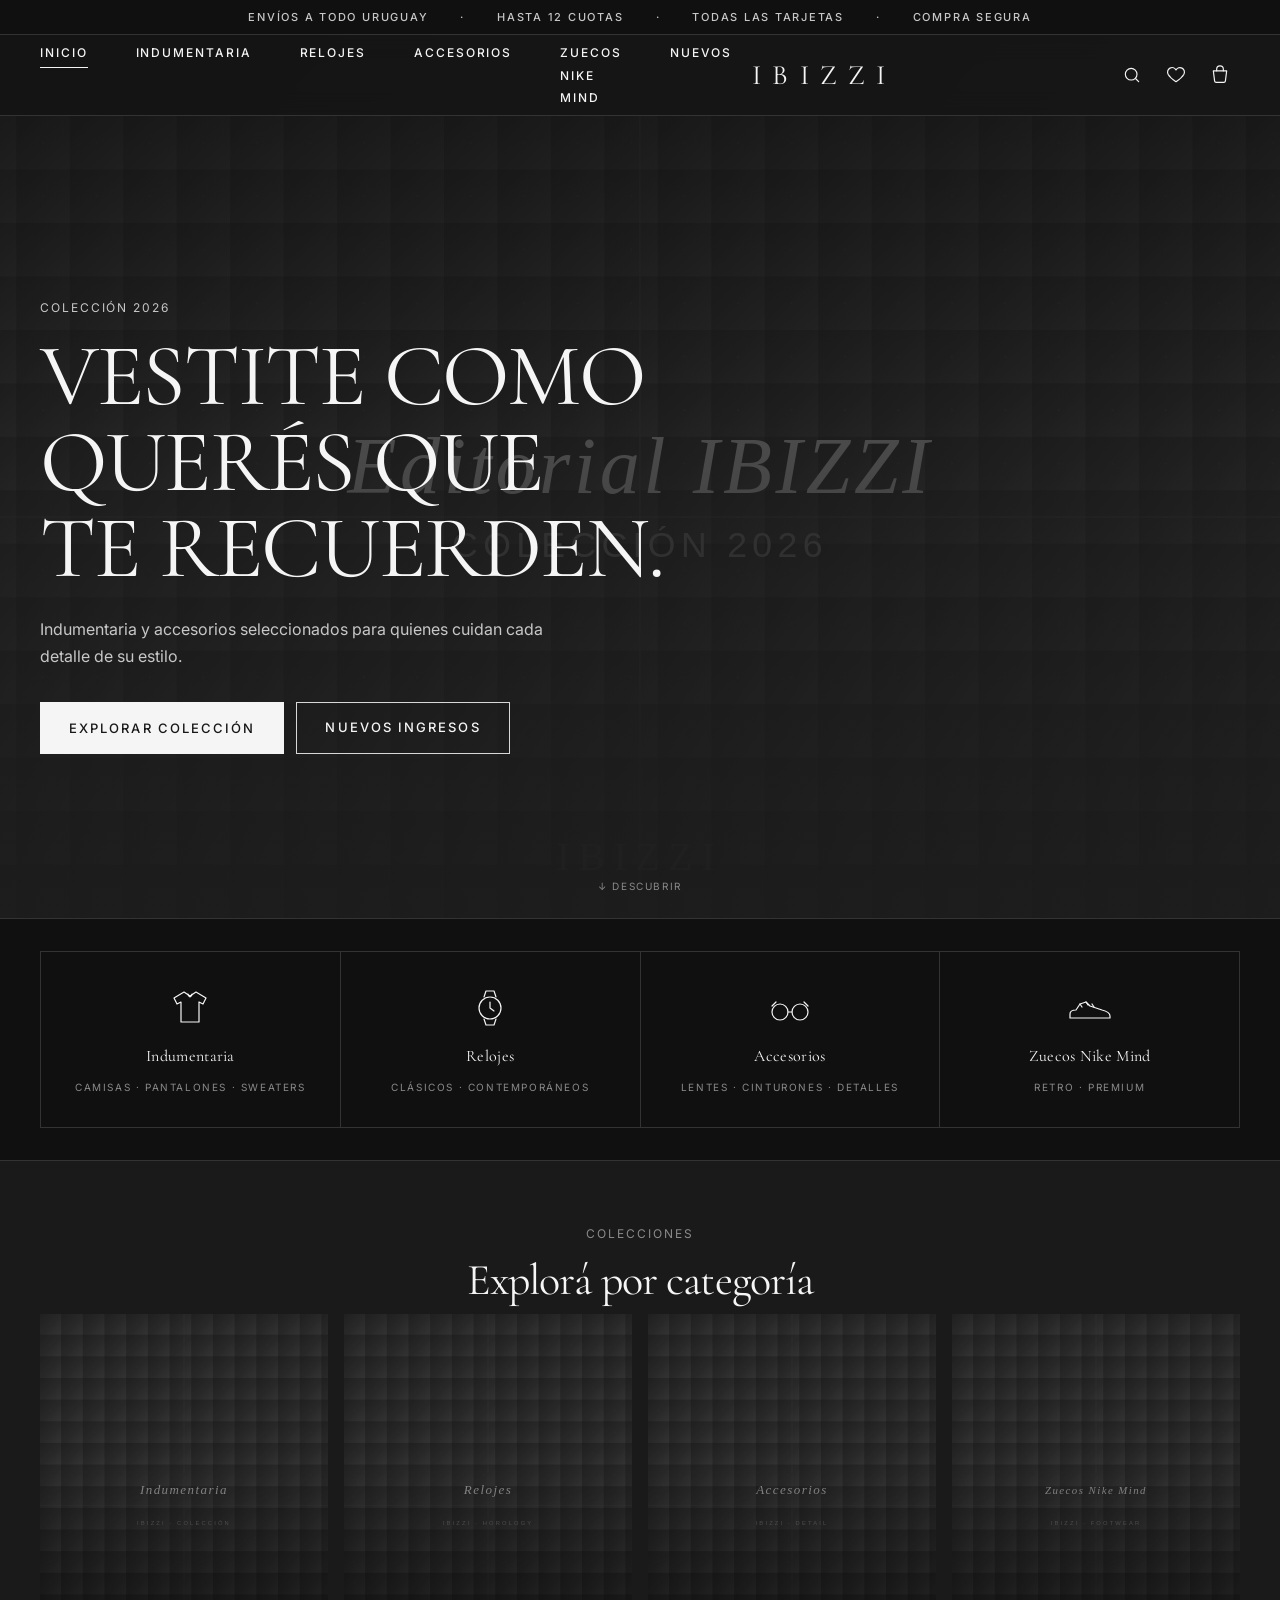
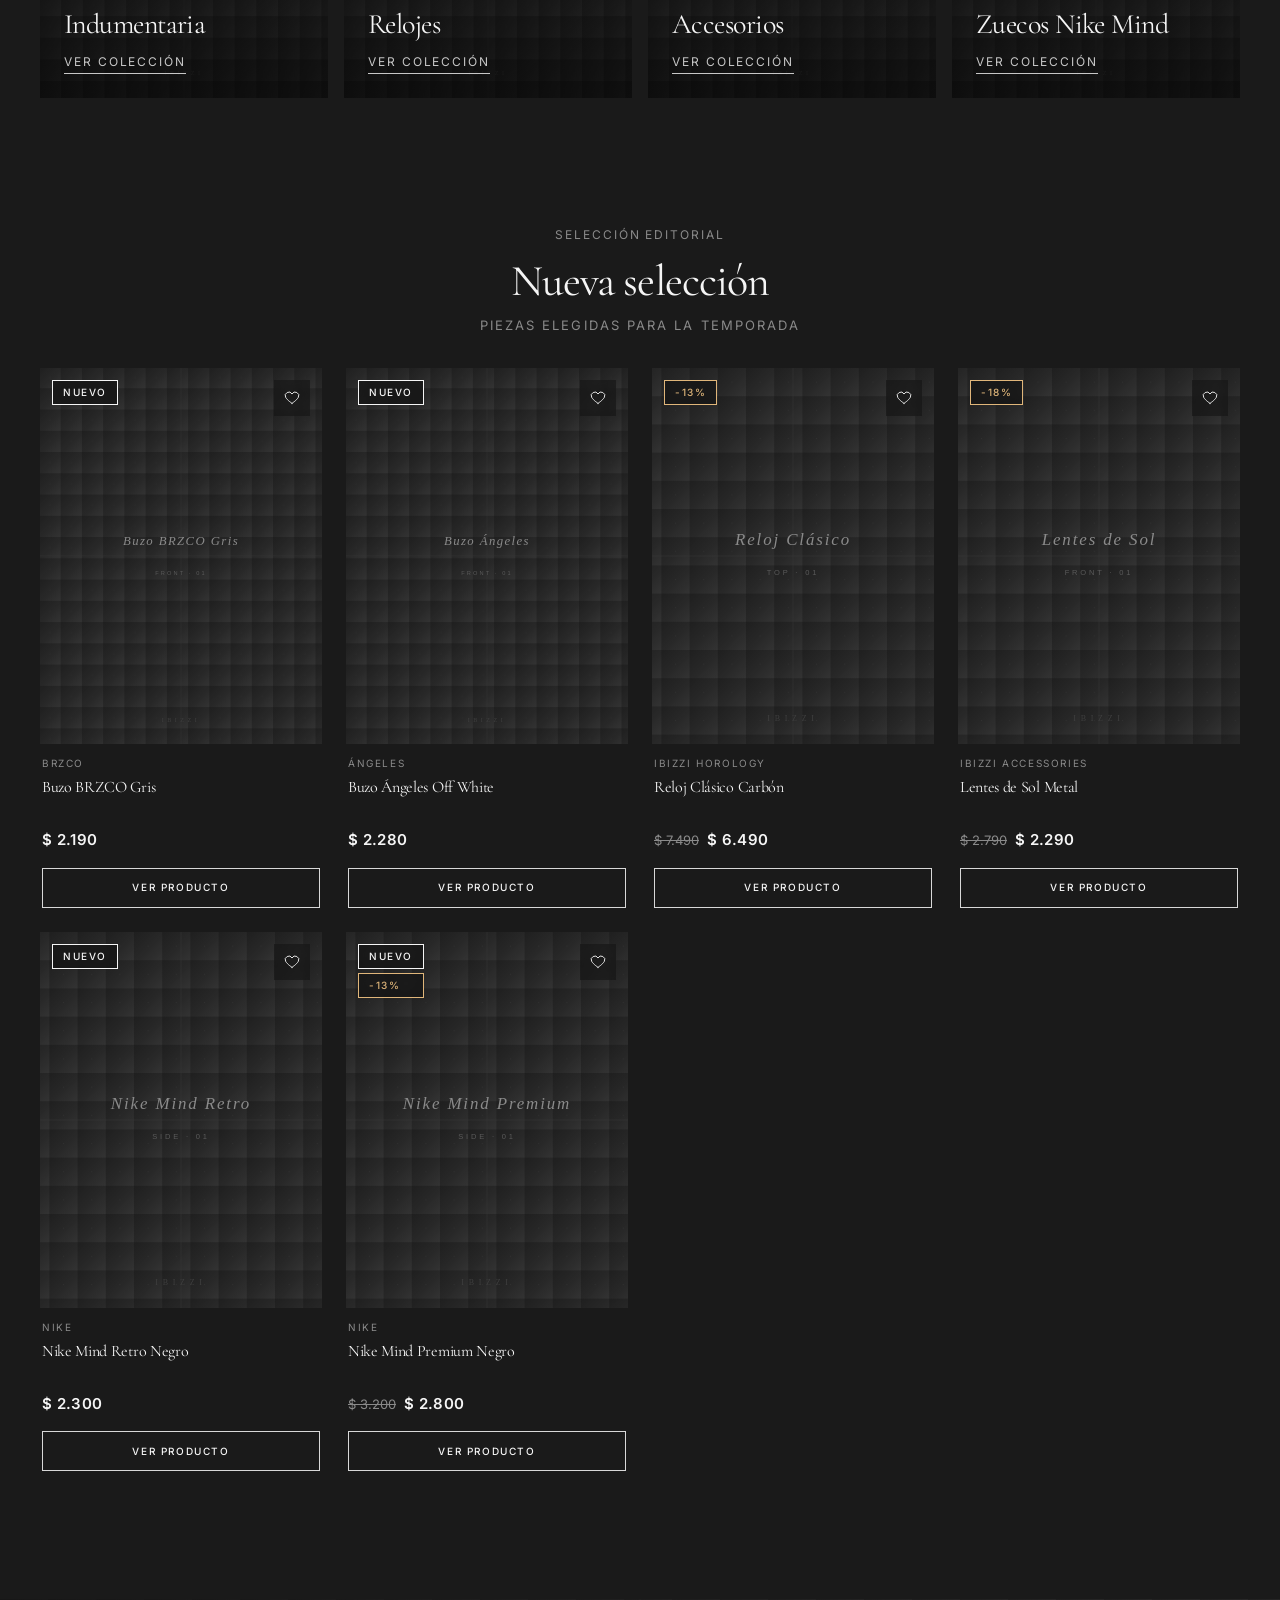
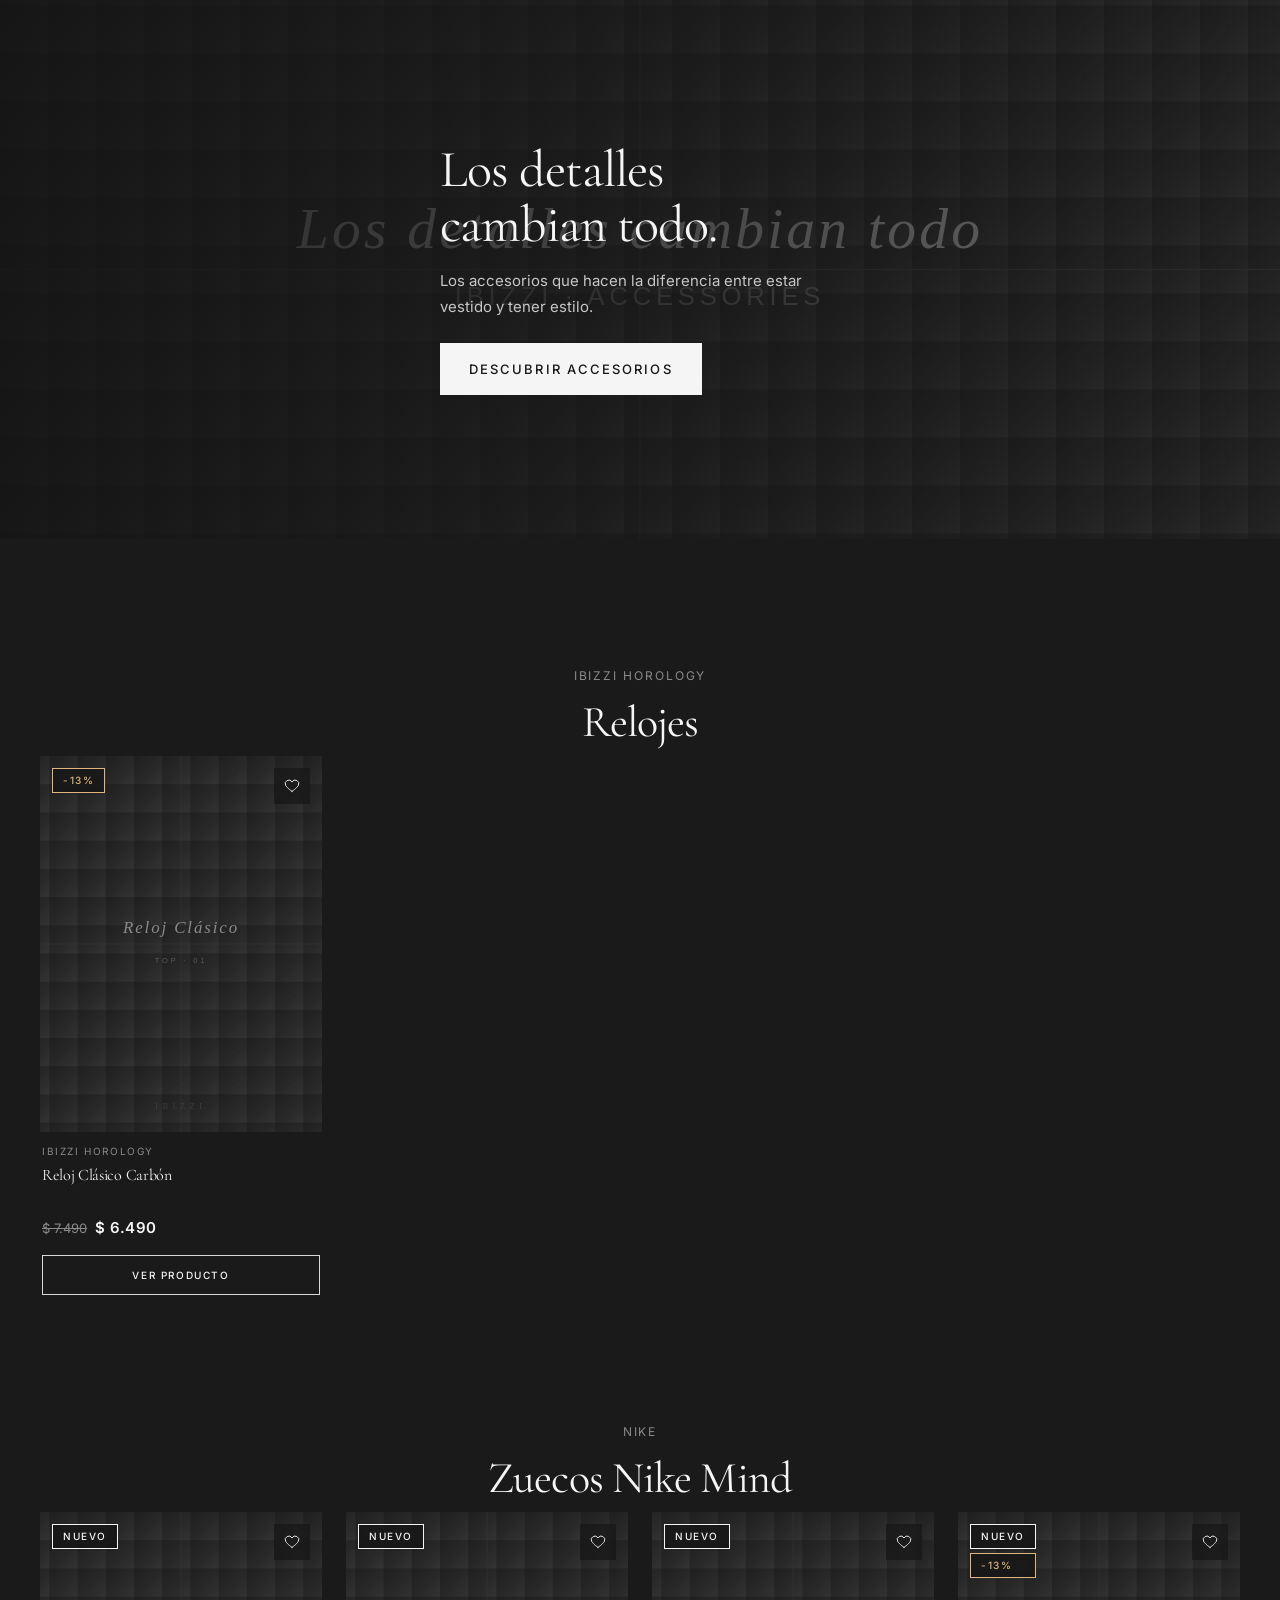
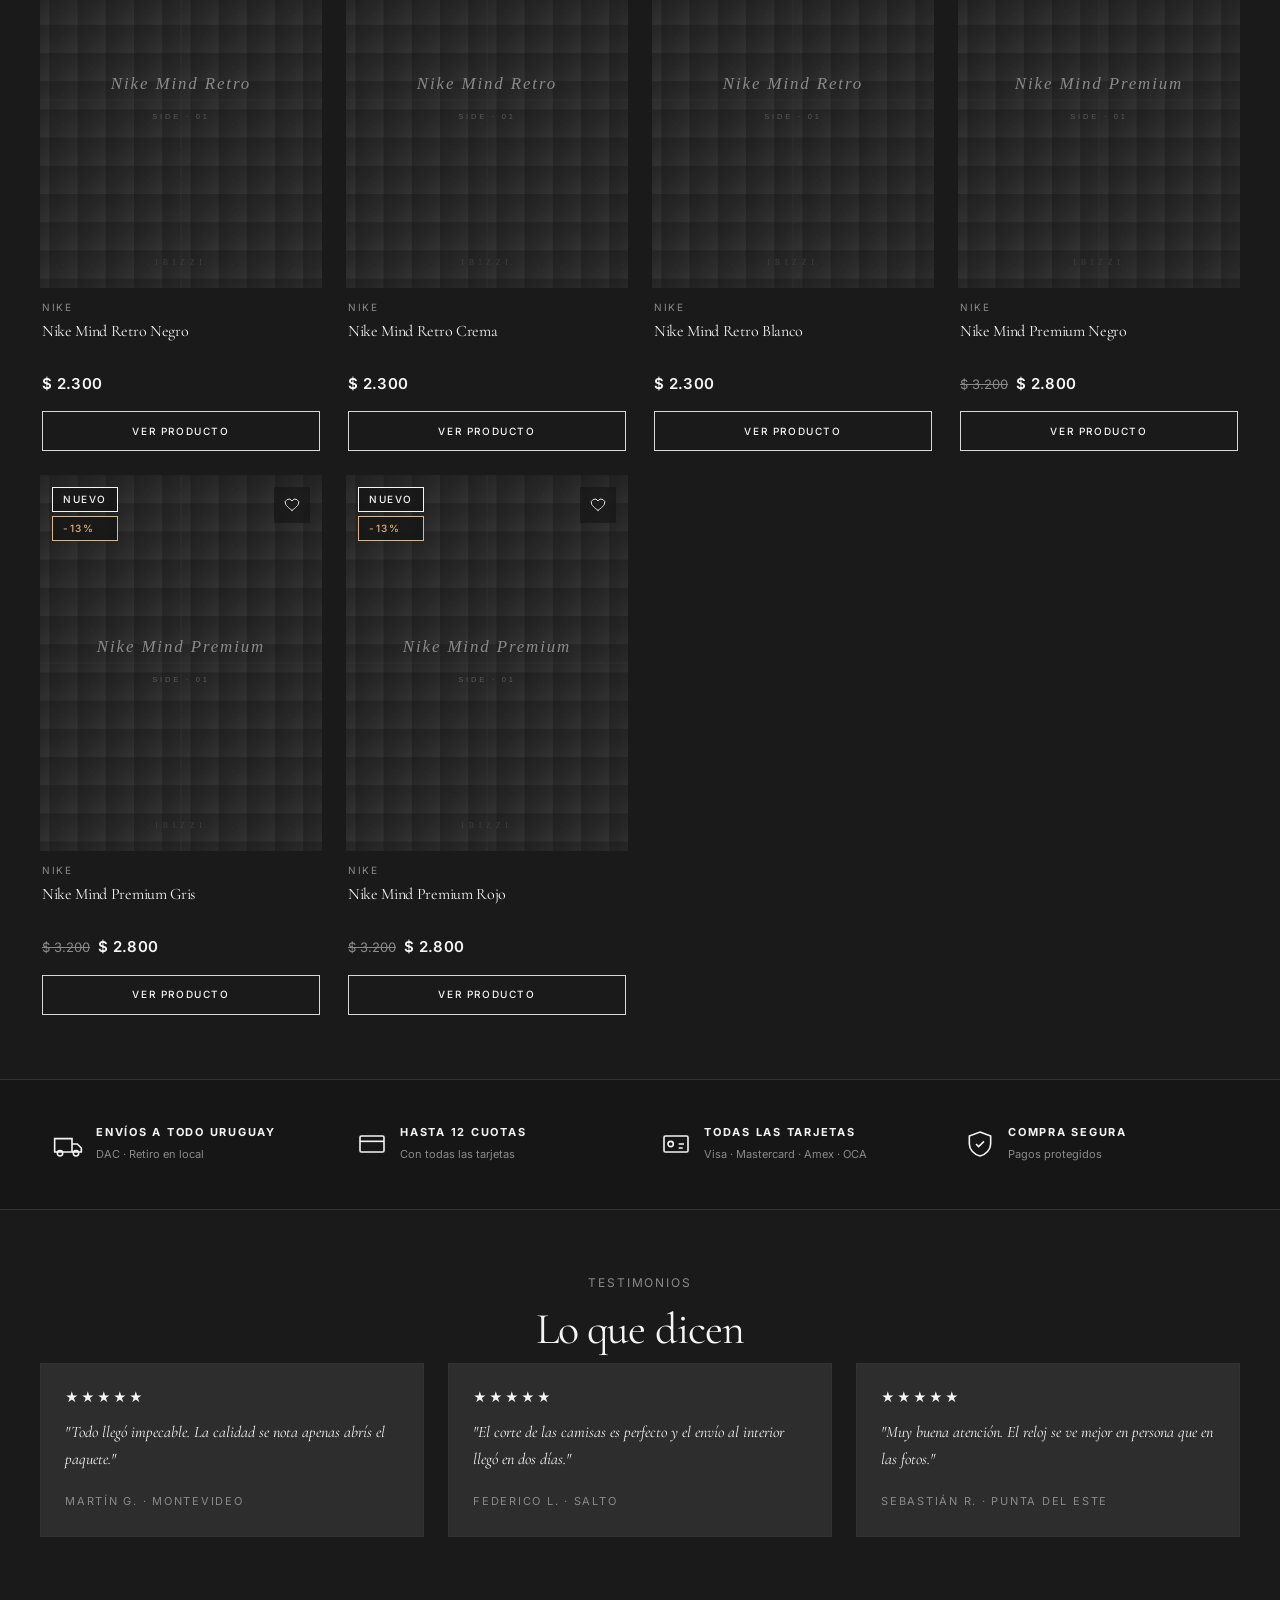
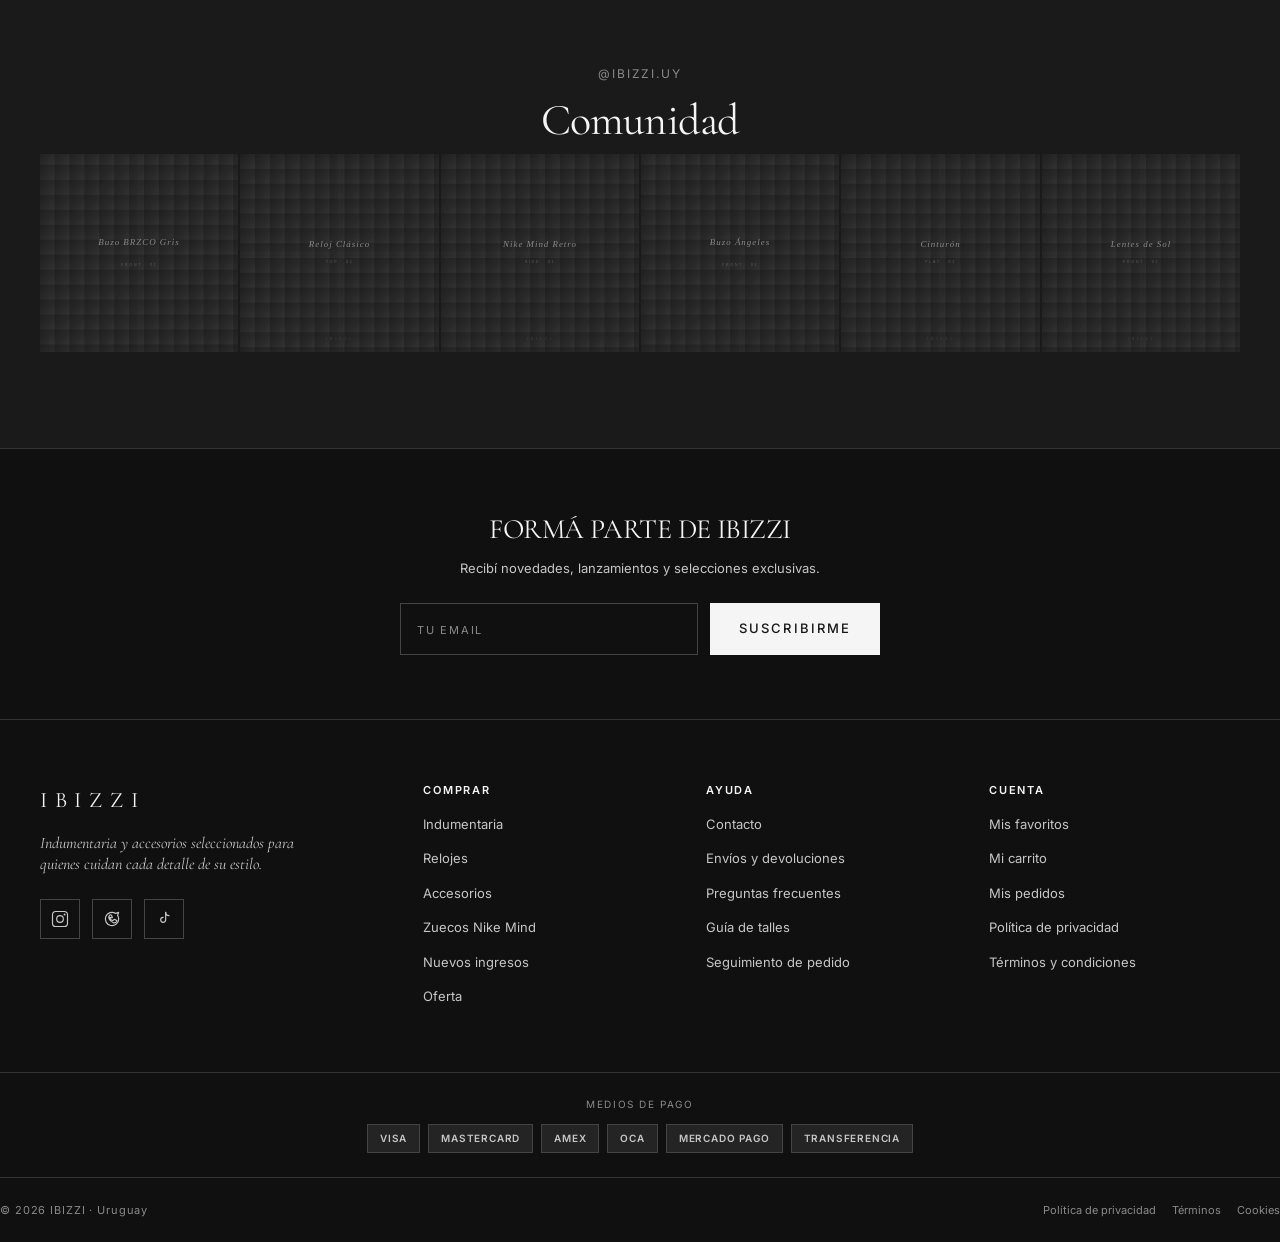
==== index.html @ 1ffc03f9 "Initial commit: IBIZZI store site with Mercado Pago checkout integration Static storefront (HTML/CSS" ====
<!DOCTYPE html>
<html lang="es-UY">
<head>
  <meta charset="UTF-8">
  <meta name="viewport" content="width=device-width, initial-scale=1, viewport-fit=cover">
  <meta name="theme-color" content="#1A1A1A">
  <title>IBIZZI · Vestite como querés que te recuerden</title>
  <meta name="description" content="Indumentaria y accesorios seleccionados para quienes cuidan cada detalle de su estilo. Envíos a todo Uruguay, hasta 12 cuotas.">
  <link rel="canonical" href="/">

  <meta property="og:site_name" content="IBIZZI">
  <meta property="og:title" content="IBIZZI · Vestite como querés que te recuerden">
  <meta property="og:description" content="Indumentaria y accesorios seleccionados para quienes cuidan cada detalle de su estilo.">
  <meta property="og:type" content="website">
  <meta property="og:image" content="assets/placeholders/hero-main.svg">
  <meta name="twitter:card" content="summary_large_image">

  <script type="application/ld+json">
  {"@context":"https://schema.org","@type":"Organization","name":"IBIZZI","url":"/","logo":"/assets/placeholders/cat-relojes.svg"}
  </script>

  <link rel="preconnect" href="https://fonts.googleapis.com">
  <link rel="preconnect" href="https://fonts.gstatic.com" crossorigin>
  <link href="https://fonts.googleapis.com/css2?family=Cormorant+Garamond:ital,wght@0,300;0,400;0,500;1,400&family=Inter:wght@300;400;500;600;700&display=swap" rel="stylesheet">

  <link rel="stylesheet" href="css/variables.css">
  <link rel="stylesheet" href="css/reset.css">
  <link rel="stylesheet" href="css/global.css">
  <link rel="stylesheet" href="css/animations.css">
  <link rel="stylesheet" href="css/header.css">
  <link rel="stylesheet" href="css/footer.css">
  <link rel="stylesheet" href="css/product-card.css">
  <link rel="stylesheet" href="css/home.css">
  <link rel="stylesheet" href="css/cart.css">
  <link rel="stylesheet" href="css/responsive.css">

  <link rel="icon" type="image/svg+xml" href="assets/placeholders/cat-relojes.svg">
</head>
<body>

  <div id="shell-top"></div>

  <main id="main" role="main">

    <!-- ============================================================
         HERO
         ============================================================ -->
    <section class="hero" aria-label="Presentación">
      <div class="hero-media">
        <img src="assets/placeholders/hero-main.svg" alt="Colección editorial IBIZZI">
      </div>
      <div class="container hero-content">
        <span class="hero-eyebrow">Colección 2026</span>
        <h1 class="hero-title">
          VESTITE COMO<br>
          QUERÉS QUE<br>
          TE RECUERDEN.
        </h1>
        <p class="hero-text">
          Indumentaria y accesorios seleccionados para quienes cuidan cada detalle de su estilo.
        </p>
        <div class="hero-actions">
          <a href="products.html" class="btn btn-primary">EXPLORAR COLECCIÓN</a>
          <a href="products.html?filter=new" class="btn btn-secondary">NUEVOS INGRESOS</a>
        </div>
      </div>
      <span class="hero-scroll">↓ Descubrir</span>
    </section>

    <!-- ============================================================
         4 ICONOS DE CATEGORÍA (abajo del hero)
         ============================================================ -->
    <section class="quick-icons" aria-label="Categorías rápidas">
      <div class="container-wide">
        <div class="quick-icons-grid">

          <a href="products.html?category=indumentaria" class="quick-icon">
            <svg class="quick-icon-svg" viewBox="0 0 48 48" aria-hidden="true">
              <path d="M18 8l6 4 6-4 10 6-3 6-4-2v20H15V18l-4 2-3-6z"/>
              <path d="M22 10c0 2 2 3 2 3s2-1 2-3"/>
            </svg>
            <span class="quick-icon-name">Indumentaria</span>
            <span class="quick-icon-sub">Camisas · Pantalones · Sweaters</span>
          </a>

          <a href="products.html?category=relojes" class="quick-icon">
            <svg class="quick-icon-svg" viewBox="0 0 48 48" aria-hidden="true">
              <circle cx="24" cy="24" r="11"/>
              <path d="M24 18v6l4 3"/>
              <path d="M18 13l2-6h8l2 6M18 35l2 6h8l2-6"/>
            </svg>
            <span class="quick-icon-name">Relojes</span>
            <span class="quick-icon-sub">Clásicos · Contemporáneos</span>
          </a>

          <a href="products.html?category=accesorios" class="quick-icon">
            <svg class="quick-icon-svg" viewBox="0 0 48 48" aria-hidden="true">
              <circle cx="14" cy="28" r="8"/>
              <circle cx="34" cy="28" r="8"/>
              <path d="M22 28h4"/>
              <path d="M6 22l4-4M42 22l-4-4"/>
            </svg>
            <span class="quick-icon-name">Accesorios</span>
            <span class="quick-icon-sub">Lentes · Cinturones · Detalles</span>
          </a>

          <a href="products.html?category=zuecos%20nike%20mind" class="quick-icon">
            <svg class="quick-icon-svg" viewBox="0 0 48 48" aria-hidden="true">
              <path d="M4 30c0-3 3-4 6-4l4-6 6-2 4 4 12 4c4 1 8 3 8 6v2H4z"/>
              <path d="M14 20l2 3M20 18l2 3M26 20l2 3"/>
            </svg>
            <span class="quick-icon-name">Zuecos Nike Mind</span>
            <span class="quick-icon-sub">Retro · Premium</span>
          </a>

        </div>
      </div>
    </section>

    <!-- ============================================================
         CATEGORÍAS EDITORIALES
         ============================================================ -->
    <section class="section container-wide">
      <span class="section-eyebrow" style="display:block;text-align:center;">Colecciones</span>
      <h2 class="section-title">Explorá por categoría</h2>
      <div class="categories-grid">
        <a href="products.html?category=indumentaria" class="category-tile">
          <img src="assets/placeholders/cat-indumentaria.svg" alt="Indumentaria">
          <div class="category-tile-overlay">
            <span class="category-tile-name">Indumentaria</span>
            <span class="category-tile-cta">Ver colección</span>
          </div>
        </a>
        <a href="products.html?category=relojes" class="category-tile">
          <img src="assets/placeholders/cat-relojes.svg" alt="Relojes">
          <div class="category-tile-overlay">
            <span class="category-tile-name">Relojes</span>
            <span class="category-tile-cta">Ver colección</span>
          </div>
        </a>
        <a href="products.html?category=accesorios" class="category-tile">
          <img src="assets/placeholders/cat-accesorios.svg" alt="Accesorios">
          <div class="category-tile-overlay">
            <span class="category-tile-name">Accesorios</span>
            <span class="category-tile-cta">Ver colección</span>
          </div>
        </a>
        <a href="products.html?category=zuecos%20nike%20mind" class="category-tile">
          <img src="assets/placeholders/cat-zapatillas.svg" alt="Zuecos Nike Mind">
          <div class="category-tile-overlay">
            <span class="category-tile-name">Zuecos Nike Mind</span>
            <span class="category-tile-cta">Ver colección</span>
          </div>
        </a>
      </div>
    </section>

    <!-- ============================================================
         PRODUCTOS DESTACADOS
         ============================================================ -->
    <section class="section container-wide">
      <span class="section-eyebrow" style="display:block;text-align:center;">Selección editorial</span>
      <h2 class="section-title">Nueva selección</h2>
      <p class="section-subtitle">Piezas elegidas para la temporada</p>
      <div id="home-featured" class="products-grid"></div>
    </section>

    <!-- ============================================================
         BANNER EDITORIAL
         ============================================================ -->
    <section class="editorial-banner">
      <div class="editorial-banner-media">
        <img src="assets/placeholders/banner-detail.svg" alt="Los detalles cambian todo">
      </div>
      <div class="container editorial-banner-content">
        <h2 class="editorial-banner-title">Los detalles<br>cambian todo.</h2>
        <p style="color: var(--color-text-secondary); margin-bottom: 1.5rem;">
          Los accesorios que hacen la diferencia entre estar vestido y tener estilo.
        </p>
        <a href="products.html?category=accesorios" class="btn btn-primary">DESCUBRIR ACCESORIOS</a>
      </div>
    </section>

    <!-- ============================================================
         RELOJES DESTACADOS
         ============================================================ -->
    <section class="section container-wide">
      <span class="section-eyebrow" style="display:block;text-align:center;">Ibizzi Horology</span>
      <h2 class="section-title">Relojes</h2>
      <div id="home-watches" class="products-grid"></div>
    </section>

    <!-- ============================================================
         ZUECOS NIKE MIND DESTACADOS
         ============================================================ -->
    <section class="section container-wide">
      <span class="section-eyebrow" style="display:block;text-align:center;">Nike</span>
      <h2 class="section-title">Zuecos Nike Mind</h2>
      <div id="home-sneakers" class="products-grid"></div>
    </section>

    <!-- ============================================================
         BENEFICIOS
         ============================================================ -->
    <section class="benefits">
      <div class="container-wide benefits-grid">
        <div class="benefit">
          <svg class="benefit-icon" viewBox="0 0 24 24" fill="none" stroke="currentColor"><path d="M2 8h13v10H2z"/><path d="M15 12h4l3 3v3h-7"/><circle cx="6" cy="19" r="2"/><circle cx="18" cy="19" r="2"/></svg>
          <div class="benefit-text"><strong>Envíos a todo Uruguay</strong><span>DAC · Retiro en local</span></div>
        </div>
        <div class="benefit">
          <svg class="benefit-icon" viewBox="0 0 24 24" fill="none" stroke="currentColor"><rect x="3" y="6" width="18" height="12" rx="1"/><path d="M3 10h18"/></svg>
          <div class="benefit-text"><strong>Hasta 12 cuotas</strong><span>Con todas las tarjetas</span></div>
        </div>
        <div class="benefit">
          <svg class="benefit-icon" viewBox="0 0 24 24" fill="none" stroke="currentColor"><rect x="3" y="6" width="18" height="12" rx="1"/><circle cx="8" cy="12" r="2"/><path d="M14 12h4M14 15h3"/></svg>
          <div class="benefit-text"><strong>Todas las tarjetas</strong><span>Visa · Mastercard · Amex · OCA</span></div>
        </div>
        <div class="benefit">
          <svg class="benefit-icon" viewBox="0 0 24 24" fill="none" stroke="currentColor"><path d="M12 3l8 3v6c0 4-3.5 8-8 9-4.5-1-8-5-8-9V6z"/><path d="m9 12 2 2 4-4"/></svg>
          <div class="benefit-text"><strong>Compra segura</strong><span>Pagos protegidos</span></div>
        </div>
      </div>
    </section>

    <!-- ============================================================
         RESEÑAS
         ============================================================ -->
    <section class="section container">
      <span class="section-eyebrow" style="display:block;text-align:center;">Testimonios</span>
      <h2 class="section-title">Lo que dicen</h2>
      <div class="reviews-grid">
        <article class="review-card">
          <div class="review-rating">★★★★★</div>
          <p class="review-text">"Todo llegó impecable. La calidad se nota apenas abrís el paquete."</p>
          <span class="review-author">Martín G. · Montevideo</span>
        </article>
        <article class="review-card">
          <div class="review-rating">★★★★★</div>
          <p class="review-text">"El corte de las camisas es perfecto y el envío al interior llegó en dos días."</p>
          <span class="review-author">Federico L. · Salto</span>
        </article>
        <article class="review-card">
          <div class="review-rating">★★★★★</div>
          <p class="review-text">"Muy buena atención. El reloj se ve mejor en persona que en las fotos."</p>
          <span class="review-author">Sebastián R. · Punta del Este</span>
        </article>
      </div>
    </section>

    <!-- ============================================================
         GALERÍA SOCIAL
         ============================================================ -->
    <section class="social-gallery container-wide">
      <span class="section-eyebrow" style="display:block;text-align:center;">@ibizzi.uy</span>
      <h2 class="section-title">Comunidad</h2>
      <div class="social-grid">
        <div class="social-tile"><img src="assets/placeholders/product-01-1.svg" alt=""></div>
        <div class="social-tile"><img src="assets/placeholders/product-04-1.svg" alt=""></div>
        <div class="social-tile"><img src="assets/placeholders/product-07-1.svg" alt=""></div>
        <div class="social-tile"><img src="assets/placeholders/product-02-1.svg" alt=""></div>
        <div class="social-tile"><img src="assets/placeholders/product-05-1.svg" alt=""></div>
        <div class="social-tile"><img src="assets/placeholders/product-06-1.svg" alt=""></div>
      </div>
    </section>

  </main>

  <div id="shell-bottom"></div>

  <script type="module">
    import './js/app.js';
    import { renderHomeSections } from './js/products.js';
    document.addEventListener('DOMContentLoaded', () => renderHomeSections());
  </script>
</body>
</html>
---- css/variables.css ----
/* ============================================================
   IBIZZI · variables.css
   Design tokens globales de la tienda.
   Cambiar cualquier color / tamaño / transición aquí.
   ============================================================ */

:root {
  /* ---------- Paleta ---------- */
  --color-bg-primary:    #1A1A1A;   /* Fondo principal */
  --color-bg-secondary:  #242424;   /* Fondo carbón secundario */
  --color-bg-card:       #2D2D2D;   /* Tarjetas */
  --color-bg-deep:       #101010;   /* Negro profundo (footer, overlays) */

  --color-text-primary:   #F5F5F5;  /* Texto principal */
  --color-text-secondary: #C7C7C7;  /* Texto secundario */
  --color-text-muted:     #8A8A8A;  /* Etiquetas, meta */
  --color-text-inverse:   #171717;  /* Texto sobre botones claros */

  --color-border:        #444444;   /* Bordes */
  --color-border-soft:   #333333;   /* Bordes suaves */
  --color-border-light:  #D8D8D8;   /* Bordes botón secundario */

  --color-accent:        #F5F5F5;   /* Acento (botón principal) */
  --color-success:       #7CB88E;
  --color-warning:       #E0B67A;
  --color-error:         #C97B7B;

  /* Gradiente de fondo (leve, editorial) */
  --gradient-bg: linear-gradient(
    135deg,
    #171717 0%,
    #202020 45%,
    #2A2A2A 100%
  );

  /* Gradiente para hero (más contraste editorial) */
  --gradient-hero: linear-gradient(
    180deg,
    #141414 0%,
    #1E1E1E 60%,
    #242424 100%
  );

  /* ---------- Tipografía ---------- */
  --font-serif: 'Cormorant Garamond', 'Playfair Display', Georgia, serif;
  --font-sans:  'Inter', 'Geist', -apple-system, BlinkMacSystemFont, 'Segoe UI', sans-serif;

  /* Escala tipográfica (mobile-first, escala en responsive.css) */
  --fs-xs:    0.75rem;    /* 12px */
  --fs-sm:    0.8125rem;  /* 13px */
  --fs-base:  0.9375rem;  /* 15px */
  --fs-md:    1rem;       /* 16px */
  --fs-lg:    1.125rem;   /* 18px */
  --fs-xl:    1.375rem;   /* 22px */
  --fs-2xl:   1.75rem;    /* 28px */
  --fs-3xl:   2.25rem;    /* 36px */
  --fs-4xl:   3rem;       /* 48px */
  --fs-hero:  2.5rem;     /* 40px — escala en tablet/desktop */

  --lh-tight:  1.15;
  --lh-snug:   1.3;
  --lh-normal: 1.5;
  --lh-relaxed: 1.7;

  --ls-tight:  -0.02em;
  --ls-normal: 0;
  --ls-wide:   0.08em;
  --ls-wider:  0.16em;    /* labels y CTAs mayúsculas */

  --fw-light:    300;
  --fw-regular:  400;
  --fw-medium:   500;
  --fw-semibold: 600;
  --fw-bold:     700;

  /* ---------- Espaciado ---------- */
  --space-1:  0.25rem;   /* 4  */
  --space-2:  0.5rem;    /* 8  */
  --space-3:  0.75rem;   /* 12 */
  --space-4:  1rem;      /* 16 */
  --space-5:  1.5rem;    /* 24 */
  --space-6:  2rem;      /* 32 */
  --space-7:  3rem;      /* 48 */
  --space-8:  4rem;      /* 64 */
  --space-9:  6rem;      /* 96 */

  /* ---------- Layout ---------- */
  --container-max: 1440px;
  --container-pad: 1.25rem;         /* padding lateral en móvil */
  --container-pad-lg: 2.5rem;       /* padding lateral en desktop */
  --header-height: 64px;            /* móvil */
  --header-height-lg: 80px;         /* desktop */
  --announcement-height: 34px;

  /* ---------- Bordes / radios ---------- */
  --radius-none: 0;
  --radius-sm:   2px;
  --radius-md:   4px;
  --radius-lg:   8px;   /* uso raro — la marca es cuadrada */
  --radius-full: 9999px;

  /* ---------- Sombras (muy sutiles) ---------- */
  --shadow-xs: 0 1px 2px rgba(0, 0, 0, 0.15);
  --shadow-sm: 0 2px 8px rgba(0, 0, 0, 0.20);
  --shadow-md: 0 8px 24px rgba(0, 0, 0, 0.28);
  --shadow-lg: 0 16px 40px rgba(0, 0, 0, 0.35);

  /* ---------- Transiciones ---------- */
  --ease-out:     cubic-bezier(0.16, 1, 0.3, 1);
  --ease-in-out:  cubic-bezier(0.65, 0, 0.35, 1);
  --dur-fast:     150ms;
  --dur-base:     250ms;
  --dur-slow:     400ms;
  --dur-slower:   600ms;

  --transition-base: all var(--dur-base) var(--ease-out);
  --transition-color: color var(--dur-fast) var(--ease-out),
                      background-color var(--dur-fast) var(--ease-out),
                      border-color var(--dur-fast) var(--ease-out);

  /* ---------- Z-index ---------- */
  --z-base:       1;
  --z-sticky:     100;
  --z-header:     500;
  --z-overlay:    900;
  --z-drawer:     1000;
  --z-modal:      1100;
  --z-toast:      1200;

  /* ---------- Botones ---------- */
  --btn-height:      52px;
  --btn-height-sm:   40px;
  --btn-pad-x:       1.75rem;
}
---- css/global.css ----
/* ============================================================
   IBIZZI · global.css
   Tipografía base, container, botones, utilidades.
   Escrito mobile-first. Escalas responsive en responsive.css
   ============================================================ */

body {
  font-family: var(--font-sans);
  font-size: var(--fs-base);
  line-height: var(--lh-normal);
  color: var(--color-text-primary);
  background-color: var(--color-bg-primary);
  background-image: var(--gradient-bg);
  background-attachment: fixed;
  font-weight: var(--fw-regular);
  letter-spacing: var(--ls-normal);
}

/* ---------- Tipografía editorial ---------- */

h1, .h1,
h2, .h2,
h3, .h3 {
  font-family: var(--font-serif);
  font-weight: var(--fw-regular);
  color: var(--color-text-primary);
  letter-spacing: var(--ls-tight);
  line-height: var(--lh-tight);
}

h1, .h1 { font-size: var(--fs-3xl); }
h2, .h2 { font-size: var(--fs-2xl); }
h3, .h3 { font-size: var(--fs-xl); }

h4, .h4,
h5, .h5,
h6, .h6 {
  font-family: var(--font-sans);
  font-weight: var(--fw-medium);
  letter-spacing: var(--ls-wide);
  text-transform: uppercase;
}

h4, .h4 { font-size: var(--fs-sm); }
h5, .h5 { font-size: var(--fs-xs); }

p {
  color: var(--color-text-secondary);
  line-height: var(--lh-relaxed);
}

small { font-size: var(--fs-xs); color: var(--color-text-muted); }

a {
  transition: var(--transition-color);
}
a:hover { color: var(--color-text-primary); }

/* ---------- Container ---------- */

.container {
  width: 100%;
  max-width: var(--container-max);
  margin-inline: auto;
  padding-inline: var(--container-pad);
}

.container-wide {
  width: 100%;
  max-width: 1680px;
  margin-inline: auto;
  padding-inline: var(--container-pad);
}

.container-narrow {
  width: 100%;
  max-width: 960px;
  margin-inline: auto;
  padding-inline: var(--container-pad);
}

/* ---------- Section ---------- */

.section {
  padding-block: var(--space-7);
}

.section-title {
  font-family: var(--font-serif);
  font-size: var(--fs-2xl);
  font-weight: var(--fw-regular);
  letter-spacing: var(--ls-tight);
  text-align: center;
  margin-bottom: var(--space-2);
}

.section-subtitle {
  font-family: var(--font-sans);
  font-size: var(--fs-sm);
  text-transform: uppercase;
  letter-spacing: var(--ls-wider);
  color: var(--color-text-muted);
  text-align: center;
  margin-bottom: var(--space-6);
}

.section-eyebrow {
  display: inline-block;
  font-family: var(--font-sans);
  font-size: var(--fs-xs);
  text-transform: uppercase;
  letter-spacing: var(--ls-wider);
  color: var(--color-text-muted);
  margin-bottom: var(--space-3);
}

/* ---------- Botones ---------- */

.btn {
  display: inline-flex;
  align-items: center;
  justify-content: center;
  gap: var(--space-2);
  min-height: var(--btn-height);
  padding: 0 var(--btn-pad-x);
  font-family: var(--font-sans);
  font-size: var(--fs-sm);
  font-weight: var(--fw-medium);
  letter-spacing: var(--ls-wider);
  text-transform: uppercase;
  text-align: center;
  border: 1px solid transparent;
  border-radius: var(--radius-none);
  cursor: pointer;
  transition: var(--transition-base);
  white-space: nowrap;
  user-select: none;
}

.btn-primary {
  background-color: var(--color-accent);
  color: var(--color-text-inverse);
}
.btn-primary:hover {
  background-color: transparent;
  color: var(--color-text-primary);
  border-color: var(--color-text-primary);
}

.btn-secondary {
  background-color: transparent;
  color: var(--color-text-primary);
  border-color: var(--color-border-light);
}
.btn-secondary:hover {
  background-color: var(--color-text-primary);
  color: var(--color-text-inverse);
  border-color: var(--color-text-primary);
}

.btn-ghost {
  background-color: transparent;
  color: var(--color-text-secondary);
  border-color: transparent;
  padding-inline: var(--space-3);
}
.btn-ghost:hover {
  color: var(--color-text-primary);
}

.btn-sm {
  min-height: var(--btn-height-sm);
  padding: 0 var(--space-5);
  font-size: var(--fs-xs);
}

.btn-block {
  width: 100%;
}

.btn:disabled,
.btn[aria-disabled="true"] {
  opacity: 0.4;
  cursor: not-allowed;
  pointer-events: none;
}

/* ---------- Iconos de UI ---------- */

.icon {
  display: inline-block;
  width: 20px;
  height: 20px;
  stroke: currentColor;
  fill: none;
  stroke-width: 1.4;
  stroke-linecap: round;
  stroke-linejoin: round;
  flex-shrink: 0;
}
.icon-sm { width: 16px; height: 16px; }
.icon-lg { width: 24px; height: 24px; }

.icon-btn {
  display: inline-flex;
  align-items: center;
  justify-content: center;
  width: 40px;
  height: 40px;
  color: var(--color-text-primary);
  transition: var(--transition-color);
  position: relative;
}
.icon-btn:hover { color: var(--color-text-secondary); }

/* Badge de contador (carrito, favoritos) */
.icon-badge {
  position: absolute;
  top: 4px;
  right: 2px;
  min-width: 16px;
  height: 16px;
  padding: 0 4px;
  background-color: var(--color-text-primary);
  color: var(--color-text-inverse);
  font-size: 10px;
  font-weight: var(--fw-semibold);
  line-height: 16px;
  text-align: center;
  border-radius: var(--radius-full);
  letter-spacing: 0;
}
.icon-badge:empty,
.icon-badge[data-count="0"] {
  display: none;
}

/* ---------- Divider ---------- */

.divider {
  border: 0;
  border-top: 1px solid var(--color-border-soft);
  margin-block: var(--space-6);
}
.divider-thin { border-top-color: var(--color-border-soft); }

/* ---------- Labels y estados ---------- */

.label {
  display: inline-block;
  font-family: var(--font-sans);
  font-size: 10px;
  font-weight: var(--fw-medium);
  text-transform: uppercase;
  letter-spacing: var(--ls-wider);
  padding: 4px 10px;
  border: 1px solid var(--color-border);
  color: var(--color-text-secondary);
}
.label-new     { border-color: var(--color-text-primary); color: var(--color-text-primary); }
.label-sale    { border-color: var(--color-warning); color: var(--color-warning); }
.label-sold    { border-color: var(--color-border); color: var(--color-text-muted); }

/* ---------- Utilidades ---------- */

.visually-hidden {
  position: absolute !important;
  width: 1px; height: 1px;
  padding: 0; margin: -1px;
  overflow: hidden; clip: rect(0,0,0,0);
  white-space: nowrap; border: 0;
}

.text-center { text-align: center; }
.text-uppercase { text-transform: uppercase; letter-spacing: var(--ls-wider); }
.text-muted { color: var(--color-text-muted); }
.text-secondary { color: var(--color-text-secondary); }

.flex { display: flex; }
.flex-col { flex-direction: column; }
.items-center { align-items: center; }
.justify-between { justify-content: space-between; }
.gap-2 { gap: var(--space-2); }
.gap-4 { gap: var(--space-4); }

.hidden { display: none !important; }

/* Bloqueo de scroll cuando hay drawer/modal abierto */
body.is-locked {
  overflow: hidden;
  touch-action: none;
}
---- css/animations.css ----
/* ============================================================
   IBIZZI · animations.css
   Animaciones sutiles y skeleton loading.
   Todas las animaciones respetan prefers-reduced-motion (reset.css)
   ============================================================ */

/* ---------- Keyframes ---------- */

@keyframes fadeIn {
  from { opacity: 0; }
  to   { opacity: 1; }
}

@keyframes fadeInUp {
  from { opacity: 0; transform: translateY(16px); }
  to   { opacity: 1; transform: translateY(0); }
}

@keyframes fadeInDown {
  from { opacity: 0; transform: translateY(-16px); }
  to   { opacity: 1; transform: translateY(0); }
}

@keyframes skeletonShimmer {
  0%   { background-position: -200% 0; }
  100% { background-position: 200% 0; }
}

@keyframes spin {
  from { transform: rotate(0deg); }
  to   { transform: rotate(360deg); }
}

/* ---------- Utilidades ---------- */

.anim-fade      { animation: fadeIn    var(--dur-slow) var(--ease-out) both; }
.anim-fade-up   { animation: fadeInUp  var(--dur-slow) var(--ease-out) both; }
.anim-fade-down { animation: fadeInDown var(--dur-slow) var(--ease-out) both; }

/* Delays escalonados (uso en grillas de productos, categorías) */
.anim-delay-1 { animation-delay: 80ms; }
.anim-delay-2 { animation-delay: 160ms; }
.anim-delay-3 { animation-delay: 240ms; }
.anim-delay-4 { animation-delay: 320ms; }

/* ---------- Skeleton loading ---------- */

.skeleton {
  background: linear-gradient(
    90deg,
    var(--color-bg-card) 0%,
    #383838 50%,
    var(--color-bg-card) 100%
  );
  background-size: 200% 100%;
  animation: skeletonShimmer 1.4s var(--ease-in-out) infinite;
  border-radius: var(--radius-sm);
}

.skeleton-text {
  height: 12px;
  width: 100%;
  margin-block: 4px;
}
.skeleton-text.short { width: 60%; }

.skeleton-image {
  width: 100%;
  aspect-ratio: 3 / 4;
}

/* ---------- Spinner ---------- */

.spinner {
  display: inline-block;
  width: 20px;
  height: 20px;
  border: 2px solid var(--color-border);
  border-top-color: var(--color-text-primary);
  border-radius: 50%;
  animation: spin 700ms linear infinite;
}
---- css/header.css ----
/* ============================================================
   IBIZZI · header.css
   Announcement bar + header + menú móvil + search overlay
   ============================================================ */

/* ---------- Announcement Bar ---------- */

.announcement {
  position: relative;
  z-index: calc(var(--z-header) + 1);
  background-color: var(--color-bg-deep);
  border-bottom: 1px solid var(--color-border-soft);
  overflow: hidden;
}

.announcement-inner {
  display: flex;
  align-items: center;
  justify-content: center;
  height: var(--announcement-height);
  font-family: var(--font-sans);
  font-size: 11px;
  font-weight: var(--fw-medium);
  letter-spacing: var(--ls-wider);
  text-transform: uppercase;
  color: var(--color-text-secondary);
  white-space: nowrap;
  overflow-x: auto;
  scrollbar-width: none;
  -ms-overflow-style: none;
  padding-inline: var(--space-4);
}
.announcement-inner::-webkit-scrollbar { display: none; }

.announcement-inner span {
  display: inline-block;
  padding-inline: var(--space-4);
}

/* ---------- Header ---------- */

.header {
  position: sticky;
  top: 0;
  z-index: var(--z-header);
  background-color: rgba(20, 20, 20, 0.85);
  backdrop-filter: blur(12px);
  -webkit-backdrop-filter: blur(12px);
  border-bottom: 1px solid var(--color-border-soft);
  transition: background-color var(--dur-base) var(--ease-out);
}

.header-inner {
  display: grid;
  grid-template-columns: auto 1fr auto;
  align-items: center;
  height: var(--header-height);
  gap: var(--space-3);
}

/* Logo */
.header-logo {
  font-family: var(--font-serif);
  font-size: var(--fs-xl);
  font-weight: var(--fw-regular);
  letter-spacing: 0.35em;
  color: var(--color-text-primary);
  text-transform: uppercase;
  line-height: 1;
  justify-self: center;
  padding-inline: var(--space-2);
}

/* Menú (izquierda) */
.header-left,
.header-right {
  display: flex;
  align-items: center;
  gap: var(--space-1);
}
.header-right { justify-self: end; }

/* Nav desktop (oculta en móvil) */
.header-nav {
  display: none;
}

.header-nav-list {
  display: flex;
  list-style: none;
  gap: var(--space-6);
}

.header-nav-link {
  font-family: var(--font-sans);
  font-size: 12px;
  font-weight: var(--fw-medium);
  letter-spacing: var(--ls-wider);
  text-transform: uppercase;
  color: var(--color-text-primary);
  padding-block: var(--space-2);
  position: relative;
  transition: var(--transition-color);
}
.header-nav-link::after {
  content: '';
  position: absolute;
  left: 0; right: 0; bottom: 0;
  height: 1px;
  background-color: currentColor;
  transform: scaleX(0);
  transform-origin: left;
  transition: transform var(--dur-base) var(--ease-out);
}
.header-nav-link:hover::after,
.header-nav-link.is-active::after {
  transform: scaleX(1);
}
.header-nav-link:hover {
  color: var(--color-text-primary);
}

/* Hamburguesa */
.hamburger {
  width: 44px;
  height: 44px;
  display: inline-flex;
  align-items: center;
  justify-content: center;
  color: var(--color-text-primary);
}
.hamburger-lines {
  display: block;
  width: 22px;
  height: 12px;
  position: relative;
}
.hamburger-lines::before,
.hamburger-lines::after {
  content: '';
  position: absolute;
  left: 0;
  width: 100%;
  height: 1px;
  background-color: currentColor;
  transition: transform var(--dur-base) var(--ease-out),
              top var(--dur-base) var(--ease-out);
}
.hamburger-lines::before { top: 0; }
.hamburger-lines::after  { top: 11px; }

/* ---------- Mobile menu drawer ---------- */

.overlay {
  position: fixed;
  inset: 0;
  background-color: rgba(0, 0, 0, 0.55);
  z-index: var(--z-overlay);
  opacity: 0;
  visibility: hidden;
  transition: opacity var(--dur-base) var(--ease-out),
              visibility var(--dur-base) var(--ease-out);
}
.overlay.is-open {
  opacity: 1;
  visibility: visible;
}

.mobile-menu {
  position: fixed;
  top: 0;
  left: 0;
  width: min(85vw, 380px);
  height: 100vh;
  height: 100dvh;
  background-color: var(--color-bg-secondary);
  z-index: var(--z-drawer);
  transform: translateX(-100%);
  transition: transform var(--dur-slow) var(--ease-out);
  display: flex;
  flex-direction: column;
  border-right: 1px solid var(--color-border-soft);
}
.mobile-menu.is-open {
  transform: translateX(0);
}

.mobile-menu-header {
  display: flex;
  align-items: center;
  justify-content: space-between;
  padding: var(--space-4) var(--space-5);
  border-bottom: 1px solid var(--color-border-soft);
  min-height: var(--header-height);
}

.mobile-menu-title {
  font-family: var(--font-serif);
  font-size: var(--fs-md);
  letter-spacing: 0.3em;
  text-transform: uppercase;
}

.mobile-menu-close {
  width: 40px;
  height: 40px;
  display: inline-flex;
  align-items: center;
  justify-content: center;
  color: var(--color-text-primary);
}

.mobile-menu-body {
  flex: 1;
  overflow-y: auto;
  padding: var(--space-5);
}

.mobile-nav-list {
  list-style: none;
  display: flex;
  flex-direction: column;
}

.mobile-nav-link {
  display: block;
  padding: var(--space-4) 0;
  font-family: var(--font-serif);
  font-size: var(--fs-xl);
  font-weight: var(--fw-regular);
  letter-spacing: var(--ls-tight);
  color: var(--color-text-primary);
  border-bottom: 1px solid var(--color-border-soft);
  transition: var(--transition-color);
}
.mobile-nav-link:hover { color: var(--color-text-secondary); }

.mobile-menu-footer {
  padding: var(--space-5);
  border-top: 1px solid var(--color-border-soft);
  display: flex;
  flex-direction: column;
  gap: var(--space-3);
}

.mobile-menu-footer a {
  font-size: var(--fs-xs);
  text-transform: uppercase;
  letter-spacing: var(--ls-wider);
  color: var(--color-text-secondary);
}

/* ---------- Search overlay ---------- */

.search-overlay {
  position: fixed;
  top: 0;
  left: 0;
  right: 0;
  background-color: var(--color-bg-secondary);
  z-index: var(--z-drawer);
  transform: translateY(-100%);
  transition: transform var(--dur-slow) var(--ease-out);
  border-bottom: 1px solid var(--color-border-soft);
  padding-bottom: var(--space-5);
}
.search-overlay.is-open {
  transform: translateY(0);
}

.search-overlay-inner {
  padding: var(--space-4) var(--container-pad);
}

.search-form {
  display: flex;
  align-items: center;
  gap: var(--space-3);
  border-bottom: 1px solid var(--color-border);
  padding-bottom: var(--space-3);
}

.search-input {
  flex: 1;
  font-family: var(--font-serif);
  font-size: var(--fs-lg);
  color: var(--color-text-primary);
  padding: var(--space-2) 0;
}
.search-input::placeholder {
  color: var(--color-text-muted);
  font-style: italic;
}
.search-input:focus { outline: none; }

.search-suggestions {
  margin-top: var(--space-4);
  display: flex;
  flex-direction: column;
  gap: var(--space-2);
}

.search-suggestion {
  display: flex;
  align-items: center;
  gap: var(--space-3);
  padding: var(--space-2) 0;
  color: var(--color-text-secondary);
  font-size: var(--fs-sm);
}
---- css/footer.css ----
/* ============================================================
   IBIZZI · footer.css
   Footer editorial oscuro con columnas + newsletter + copyright
   ============================================================ */

.footer {
  background-color: var(--color-bg-deep);
  color: var(--color-text-secondary);
  border-top: 1px solid var(--color-border-soft);
  margin-top: var(--space-9);
}

.footer-newsletter {
  padding: var(--space-8) 0;
  border-bottom: 1px solid var(--color-border-soft);
  text-align: center;
}

.footer-newsletter-title {
  font-family: var(--font-serif);
  font-size: var(--fs-2xl);
  font-weight: var(--fw-regular);
  color: var(--color-text-primary);
  letter-spacing: var(--ls-tight);
  margin-bottom: var(--space-3);
}

.footer-newsletter-text {
  color: var(--color-text-secondary);
  font-size: var(--fs-sm);
  max-width: 480px;
  margin: 0 auto var(--space-5);
}

.footer-newsletter-form {
  display: flex;
  flex-direction: column;
  gap: var(--space-3);
  max-width: 480px;
  margin: 0 auto;
}

.footer-newsletter-input {
  flex: 1;
  padding: 0 var(--space-4);
  height: 52px;
  border: 1px solid var(--color-border);
  background-color: transparent;
  color: var(--color-text-primary);
  font-family: var(--font-sans);
  font-size: var(--fs-sm);
  letter-spacing: var(--ls-wide);
}
.footer-newsletter-input::placeholder {
  color: var(--color-text-muted);
  text-transform: uppercase;
  letter-spacing: var(--ls-wider);
  font-size: 11px;
}
.footer-newsletter-input:focus {
  outline: none;
  border-color: var(--color-text-primary);
}

/* ---------- Columnas ---------- */

.footer-main {
  padding: var(--space-8) 0;
}

.footer-grid {
  display: grid;
  grid-template-columns: 1fr;
  gap: var(--space-6);
}

.footer-brand-col {
  display: flex;
  flex-direction: column;
  gap: var(--space-4);
}

.footer-logo {
  font-family: var(--font-serif);
  font-size: var(--fs-xl);
  letter-spacing: 0.35em;
  color: var(--color-text-primary);
  text-transform: uppercase;
}

.footer-tagline {
  font-family: var(--font-serif);
  font-size: var(--fs-md);
  font-style: italic;
  color: var(--color-text-secondary);
  max-width: 280px;
  line-height: var(--lh-snug);
}

.footer-socials {
  display: flex;
  gap: var(--space-3);
  margin-top: var(--space-2);
}
.footer-socials a {
  width: 40px;
  height: 40px;
  border: 1px solid var(--color-border);
  display: inline-flex;
  align-items: center;
  justify-content: center;
  color: var(--color-text-secondary);
  transition: var(--transition-color);
}
.footer-socials a:hover {
  color: var(--color-text-primary);
  border-color: var(--color-text-primary);
}

/* Columna de links */
.footer-col-title {
  font-family: var(--font-sans);
  font-size: 11px;
  font-weight: var(--fw-semibold);
  letter-spacing: var(--ls-wider);
  text-transform: uppercase;
  color: var(--color-text-primary);
  margin-bottom: var(--space-4);
}

.footer-list {
  list-style: none;
  display: flex;
  flex-direction: column;
  gap: var(--space-3);
}

.footer-list a {
  font-size: var(--fs-sm);
  color: var(--color-text-secondary);
  transition: var(--transition-color);
}
.footer-list a:hover {
  color: var(--color-text-primary);
}

/* ---------- Medios de pago ---------- */

.footer-payments {
  padding: var(--space-5) 0;
  border-top: 1px solid var(--color-border-soft);
  border-bottom: 1px solid var(--color-border-soft);
}

.footer-payments-inner {
  display: flex;
  flex-direction: column;
  align-items: center;
  gap: var(--space-3);
  text-align: center;
}

.footer-payments-title {
  font-size: 10px;
  text-transform: uppercase;
  letter-spacing: var(--ls-wider);
  color: var(--color-text-muted);
}

.footer-payments-list {
  display: flex;
  flex-wrap: wrap;
  gap: var(--space-2);
  justify-content: center;
}

.payment-badge {
  padding: 6px 12px;
  border: 1px solid var(--color-border);
  font-family: var(--font-sans);
  font-size: 10px;
  font-weight: var(--fw-semibold);
  letter-spacing: var(--ls-wide);
  color: var(--color-text-secondary);
  text-transform: uppercase;
  background-color: var(--color-bg-secondary);
}

/* ---------- Copyright ---------- */

.footer-bottom {
  padding: var(--space-5) 0;
  display: flex;
  flex-direction: column;
  gap: var(--space-3);
  align-items: center;
  text-align: center;
}

.footer-copyright {
  font-size: 11px;
  color: var(--color-text-muted);
  letter-spacing: var(--ls-wide);
}

.footer-meta {
  display: flex;
  gap: var(--space-4);
  font-size: 11px;
  color: var(--color-text-muted);
  flex-wrap: wrap;
  justify-content: center;
}

.footer-meta a {
  color: var(--color-text-muted);
}
.footer-meta a:hover { color: var(--color-text-primary); }
---- css/product-card.css ----
/* ============================================================
   IBIZZI · product-card.css
   Tarjeta de producto reutilizable
   ============================================================ */

.product-card {
  position: relative;
  display: flex;
  flex-direction: column;
  background-color: transparent;
  transition: var(--transition-base);
}
.product-card.is-sold {
  opacity: 0.65;
}

.product-card-media {
  position: relative;
  display: block;
  aspect-ratio: 3 / 4;
  overflow: hidden;
  background-color: var(--color-bg-card);
  margin-bottom: var(--space-3);
}

.product-card-img {
  position: absolute;
  inset: 0;
  width: 100%;
  height: 100%;
  object-fit: cover;
  transition: opacity var(--dur-slow) var(--ease-out);
}
.product-card-img-2 {
  opacity: 0;
}

@media (hover: hover) {
  .product-card-media:hover .product-card-img-1 {
    opacity: 0;
  }
  .product-card-media:hover .product-card-img-2 {
    opacity: 1;
  }
}

.product-card-badges {
  position: absolute;
  top: var(--space-3);
  left: var(--space-3);
  display: flex;
  flex-direction: column;
  gap: var(--space-1);
  z-index: 2;
  pointer-events: none;
}
.product-card-badges .label {
  background-color: rgba(20,20,20,0.75);
  backdrop-filter: blur(4px);
}

.product-card-fav {
  position: absolute;
  top: var(--space-3);
  right: var(--space-3);
  width: 36px;
  height: 36px;
  display: inline-flex;
  align-items: center;
  justify-content: center;
  background-color: rgba(20,20,20,0.6);
  backdrop-filter: blur(4px);
  color: var(--color-text-primary);
  z-index: 2;
  transition: var(--transition-color);
}
.product-card-fav:hover { color: var(--color-text-secondary); }
.product-card-fav.is-active { color: var(--color-text-primary); }

.product-card-body {
  display: flex;
  flex-direction: column;
  gap: var(--space-1);
  padding-inline: 2px;
}

.product-card-brand {
  font-family: var(--font-sans);
  font-size: 10px;
  text-transform: uppercase;
  letter-spacing: var(--ls-wider);
  color: var(--color-text-muted);
  margin-bottom: 2px;
}

.product-card-name {
  font-family: var(--font-serif);
  font-size: var(--fs-md);
  font-weight: var(--fw-regular);
  color: var(--color-text-primary);
  line-height: 1.25;
  letter-spacing: var(--ls-tight);
  min-height: 2.5em;
  transition: var(--transition-color);
}
.product-card-name:hover { color: var(--color-text-secondary); }

.product-card-prices {
  display: flex;
  align-items: baseline;
  gap: var(--space-2);
  margin-top: var(--space-2);
  flex-wrap: wrap;
}
.product-card-price {
  font-family: var(--font-sans);
  font-size: var(--fs-base);
  font-weight: var(--fw-semibold);
  color: var(--color-text-primary);
  letter-spacing: 0.02em;
}
.product-card-old {
  font-family: var(--font-sans);
  font-size: var(--fs-sm);
  color: var(--color-text-muted);
  text-decoration: line-through;
}

.product-card-actions {
  margin-top: var(--space-3);
  display: flex;
  flex-direction: column;
  gap: var(--space-2);
}
@media (min-width: 768px) {
  .product-card-actions .btn-sm { font-size: 10px; }
}

/* ---------- Carrusel (Completá tu look / Recomendados) ---------- */

.carousel {
  position: relative;
}
.carousel-scroller {
  display: flex;
  gap: var(--space-4);
  overflow-x: auto;
  scroll-snap-type: x mandatory;
  scroll-behavior: smooth;
  padding-bottom: var(--space-3);
  scrollbar-width: none;
  -ms-overflow-style: none;
}
.carousel-scroller::-webkit-scrollbar { display: none; }

.carousel-scroller > .product-card {
  flex: 0 0 calc(50% - var(--space-2));
  scroll-snap-align: start;
}
@media (min-width: 768px) {
  .carousel-scroller > .product-card { flex-basis: calc(33.333% - var(--space-3)); }
}
@media (min-width: 1024px) {
  .carousel-scroller > .product-card { flex-basis: calc(25% - var(--space-3)); }
}

.carousel-prev,
.carousel-next {
  display: none;
  position: absolute;
  top: 40%;
  transform: translateY(-50%);
  width: 44px;
  height: 44px;
  background-color: rgba(20,20,20,0.75);
  color: var(--color-text-primary);
  z-index: 3;
  border: 1px solid var(--color-border-soft);
  align-items: center;
  justify-content: center;
  transition: var(--transition-base);
}
.carousel-prev:hover,
.carousel-next:hover {
  background-color: var(--color-text-primary);
  color: var(--color-text-inverse);
}
.carousel-prev { left: -22px; }
.carousel-next { right: -22px; }
@media (min-width: 1024px) {
  .carousel-prev, .carousel-next { display: inline-flex; }
}
---- css/home.css ----
/* ============================================================
   IBIZZI · home.css
   Hero + 4 iconos rápidos + categorías + destacados +
   banner editorial + beneficios + reseñas + galería social
   ============================================================ */

/* ---------- HERO ---------- */

.hero {
  position: relative;
  min-height: calc(100vh - var(--header-height) - var(--announcement-height));
  min-height: calc(100dvh - var(--header-height) - var(--announcement-height));
  display: flex;
  align-items: center;
  overflow: hidden;
  background-image: var(--gradient-hero);
}

.hero-media {
  position: absolute;
  inset: 0;
  z-index: 0;
  opacity: 0.55;
}
.hero-media img {
  width: 100%;
  height: 100%;
  object-fit: cover;
  object-position: center;
}
.hero-media::after {
  content: '';
  position: absolute; inset: 0;
  background: linear-gradient(180deg,
    rgba(20,20,20,0.35) 0%,
    rgba(20,20,20,0.20) 40%,
    rgba(20,20,20,0.85) 100%);
}

.hero-content {
  position: relative;
  z-index: 1;
  width: 100%;
  padding-block: var(--space-8) var(--space-7);
}

.hero-eyebrow {
  display: inline-block;
  font-size: var(--fs-xs);
  text-transform: uppercase;
  letter-spacing: var(--ls-wider);
  color: var(--color-text-secondary);
  margin-bottom: var(--space-4);
}

.hero-title {
  font-family: var(--font-serif);
  font-size: clamp(2.5rem, 8vw, 5.5rem);
  font-weight: var(--fw-regular);
  line-height: 0.98;
  letter-spacing: var(--ls-tight);
  color: var(--color-text-primary);
  margin-bottom: var(--space-5);
  animation: fadeInUp var(--dur-slower) var(--ease-out) both;
}

.hero-text {
  max-width: 520px;
  font-size: var(--fs-md);
  color: var(--color-text-secondary);
  margin-bottom: var(--space-6);
  animation: fadeInUp var(--dur-slower) var(--ease-out) 200ms both;
}

.hero-actions {
  display: flex;
  flex-wrap: wrap;
  gap: var(--space-3);
  animation: fadeInUp var(--dur-slower) var(--ease-out) 400ms both;
}

.hero-scroll {
  position: absolute;
  bottom: var(--space-5);
  left: 50%;
  transform: translateX(-50%);
  z-index: 1;
  font-size: 10px;
  letter-spacing: var(--ls-wider);
  text-transform: uppercase;
  color: var(--color-text-muted);
  display: none;
}
@media (min-width: 1024px) {
  .hero-scroll { display: block; }
}

/* ---------- QUICK CATEGORY ICONS (debajo del hero) ---------- */

.quick-icons {
  background-color: var(--color-bg-deep);
  border-block: 1px solid var(--color-border-soft);
  padding-block: var(--space-6);
}

.quick-icons-grid {
  display: grid;
  grid-template-columns: repeat(2, 1fr);
  gap: 1px;
  background-color: var(--color-border-soft);
  border: 1px solid var(--color-border-soft);
}

.quick-icon {
  background-color: var(--color-bg-deep);
  padding: var(--space-5) var(--space-3);
  display: flex;
  flex-direction: column;
  align-items: center;
  text-align: center;
  gap: var(--space-3);
  transition: var(--transition-base);
  color: var(--color-text-primary);
}
.quick-icon:hover {
  background-color: var(--color-bg-secondary);
}
.quick-icon:hover .quick-icon-svg {
  transform: translateY(-3px);
}

.quick-icon-svg {
  width: 40px;
  height: 40px;
  stroke: currentColor;
  fill: none;
  stroke-width: 1.2;
  stroke-linecap: round;
  stroke-linejoin: round;
  transition: transform var(--dur-base) var(--ease-out);
}

.quick-icon-name {
  font-family: var(--font-serif);
  font-size: var(--fs-md);
  letter-spacing: 0.02em;
}

.quick-icon-sub {
  font-family: var(--font-sans);
  font-size: 10px;
  text-transform: uppercase;
  letter-spacing: var(--ls-wider);
  color: var(--color-text-muted);
}

@media (min-width: 768px) {
  .quick-icons-grid { grid-template-columns: repeat(4, 1fr); }
  .quick-icon { padding: var(--space-6) var(--space-4); }
  .quick-icon-svg { width: 48px; height: 48px; }
}

/* ---------- CATEGORÍAS EDITORIALES ---------- */

.categories-grid {
  display: grid;
  grid-template-columns: 1fr;
  gap: var(--space-3);
}
@media (min-width: 768px) {
  .categories-grid { grid-template-columns: repeat(2, 1fr); gap: var(--space-4); }
}
@media (min-width: 1024px) {
  .categories-grid { grid-template-columns: repeat(4, 1fr); }
}

.category-tile {
  position: relative;
  display: block;
  overflow: hidden;
  aspect-ratio: 3 / 4;
  background-color: var(--color-bg-card);
}
.category-tile img {
  width: 100%; height: 100%;
  object-fit: cover;
  transition: transform var(--dur-slower) var(--ease-out);
}
.category-tile:hover img { transform: scale(1.05); }

.category-tile-overlay {
  position: absolute;
  inset: 0;
  display: flex;
  flex-direction: column;
  justify-content: flex-end;
  padding: var(--space-5);
  background: linear-gradient(180deg, transparent 40%, rgba(0,0,0,0.65) 100%);
  color: var(--color-text-primary);
}
.category-tile-name {
  font-family: var(--font-serif);
  font-size: var(--fs-2xl);
  letter-spacing: var(--ls-tight);
  margin-bottom: var(--space-2);
}
.category-tile-cta {
  font-family: var(--font-sans);
  font-size: var(--fs-xs);
  text-transform: uppercase;
  letter-spacing: var(--ls-wider);
  color: var(--color-text-secondary);
  border-bottom: 1px solid currentColor;
  padding-bottom: 2px;
  align-self: flex-start;
}

/* ---------- PRODUCT GRID ---------- */

.products-grid {
  display: grid;
  grid-template-columns: repeat(2, 1fr);
  gap: var(--space-4);
}
@media (min-width: 768px) {
  .products-grid { grid-template-columns: repeat(3, 1fr); gap: var(--space-5); }
}
@media (min-width: 1024px) {
  .products-grid { grid-template-columns: repeat(4, 1fr); }
}

/* ---------- BANNER EDITORIAL ---------- */

.editorial-banner {
  position: relative;
  min-height: 60vh;
  display: flex;
  align-items: center;
  overflow: hidden;
  margin-block: var(--space-8);
}
.editorial-banner-media {
  position: absolute; inset: 0; z-index: 0;
}
.editorial-banner-media img {
  width: 100%; height: 100%; object-fit: cover;
}
.editorial-banner-media::after {
  content: '';
  position: absolute; inset: 0;
  background: linear-gradient(90deg, rgba(20,20,20,0.85) 0%, rgba(20,20,20,0.3) 100%);
}
.editorial-banner-content {
  position: relative; z-index: 1;
  max-width: 480px;
}
.editorial-banner-title {
  font-family: var(--font-serif);
  font-size: clamp(2rem, 5vw, 3.25rem);
  line-height: 1.05;
  letter-spacing: var(--ls-tight);
  margin-bottom: var(--space-4);
}

/* ---------- BENEFICIOS ---------- */

.benefits {
  border-top: 1px solid var(--color-border-soft);
  border-bottom: 1px solid var(--color-border-soft);
  padding-block: var(--space-6);
  background-color: rgba(0,0,0,0.15);
}
.benefits-grid {
  display: grid;
  grid-template-columns: repeat(2, 1fr);
  gap: var(--space-4);
}
@media (min-width: 768px) {
  .benefits-grid { grid-template-columns: repeat(4, 1fr); }
}
.benefit {
  display: flex;
  align-items: center;
  gap: var(--space-3);
  padding: var(--space-3);
}
.benefit-icon {
  width: 32px; height: 32px;
  color: var(--color-text-primary);
  flex-shrink: 0;
  stroke-width: 1.2;
}
.benefit-text strong {
  display: block;
  font-family: var(--font-sans);
  font-size: 11px;
  text-transform: uppercase;
  letter-spacing: var(--ls-wider);
  color: var(--color-text-primary);
  margin-bottom: 2px;
}
.benefit-text span {
  font-size: 11px;
  color: var(--color-text-muted);
}

/* ---------- RESEÑAS ---------- */

.reviews {
  padding-block: var(--space-8);
}
.reviews-grid {
  display: grid;
  grid-template-columns: 1fr;
  gap: var(--space-5);
}
@media (min-width: 768px) {
  .reviews-grid { grid-template-columns: repeat(3, 1fr); }
}
.review-card {
  padding: var(--space-5);
  border: 1px solid var(--color-border-soft);
  background-color: var(--color-bg-card);
}
.review-rating {
  color: var(--color-text-primary);
  letter-spacing: 2px;
  margin-bottom: var(--space-3);
  font-size: var(--fs-sm);
}
.review-text {
  font-family: var(--font-serif);
  font-size: var(--fs-md);
  font-style: italic;
  line-height: var(--lh-relaxed);
  color: var(--color-text-primary);
  margin-bottom: var(--space-4);
}
.review-author {
  font-size: 11px;
  text-transform: uppercase;
  letter-spacing: var(--ls-wider);
  color: var(--color-text-muted);
}

/* ---------- GALERÍA SOCIAL ---------- */

.social-gallery {
  padding-block: var(--space-8) 0;
}
.social-grid {
  display: grid;
  grid-template-columns: repeat(3, 1fr);
  gap: 2px;
}
@media (min-width: 768px) {
  .social-grid { grid-template-columns: repeat(6, 1fr); }
}
.social-tile {
  aspect-ratio: 1 / 1;
  overflow: hidden;
  background-color: var(--color-bg-card);
}
.social-tile img {
  width: 100%; height: 100%; object-fit: cover;
  transition: transform var(--dur-slow) var(--ease-out);
}
.social-tile:hover img { transform: scale(1.05); }
---- css/cart.css ----
/* ============================================================
   IBIZZI · cart.css
   Cart drawer + cart.html + checkout.html + favorites.html
   ============================================================ */

/* ---------- Cart Drawer ---------- */

.cart-drawer {
  position: fixed;
  top: 0;
  right: 0;
  width: min(90vw, 440px);
  height: 100vh;
  height: 100dvh;
  background-color: var(--color-bg-secondary);
  z-index: var(--z-drawer);
  transform: translateX(100%);
  transition: transform var(--dur-slow) var(--ease-out);
  display: flex;
  flex-direction: column;
  border-left: 1px solid var(--color-border-soft);
}
.cart-drawer.is-open { transform: translateX(0); }

.cart-drawer-header {
  display: flex;
  align-items: center;
  justify-content: space-between;
  padding: var(--space-4) var(--space-5);
  border-bottom: 1px solid var(--color-border-soft);
  min-height: var(--header-height);
}
.cart-drawer-title {
  font-family: var(--font-serif);
  font-size: var(--fs-lg);
  letter-spacing: var(--ls-tight);
  color: var(--color-text-primary);
}

.cart-drawer-body {
  flex: 1;
  overflow-y: auto;
  padding: var(--space-4) var(--space-5);
}

.cart-drawer-footer {
  border-top: 1px solid var(--color-border-soft);
  padding: var(--space-4) var(--space-5);
  background-color: var(--color-bg-deep);
}

.cart-subtotal {
  display: flex;
  justify-content: space-between;
  align-items: baseline;
  font-family: var(--font-sans);
  font-size: 12px;
  text-transform: uppercase;
  letter-spacing: var(--ls-wider);
  color: var(--color-text-secondary);
  margin-bottom: var(--space-1);
}
.cart-subtotal strong {
  font-size: var(--fs-lg);
  color: var(--color-text-primary);
  letter-spacing: 0.02em;
}

.cart-drawer-meta {
  font-size: 10px;
  text-transform: uppercase;
  letter-spacing: var(--ls-wider);
  color: var(--color-text-muted);
  margin-bottom: var(--space-3);
}

.cart-drawer-actions {
  display: flex;
  flex-direction: column;
  gap: var(--space-2);
}

.cart-empty {
  text-align: center;
  padding-block: var(--space-6);
}

/* ---------- Cart items (drawer + página) ---------- */

.cart-items {
  list-style: none;
  display: flex;
  flex-direction: column;
  gap: var(--space-4);
}

.cart-item {
  display: grid;
  grid-template-columns: 88px 1fr auto;
  gap: var(--space-3);
  padding-bottom: var(--space-4);
  border-bottom: 1px solid var(--color-border-soft);
}
.cart-item:last-child { border-bottom: 0; }

.cart-item-image {
  width: 88px;
  aspect-ratio: 3 / 4;
  overflow: hidden;
  background-color: var(--color-bg-card);
}
.cart-item-image img {
  width: 100%; height: 100%;
  object-fit: cover;
}

.cart-item-info {
  display: flex;
  flex-direction: column;
  gap: var(--space-1);
  min-width: 0;
}

.cart-item-name {
  font-family: var(--font-serif);
  font-size: var(--fs-md);
  color: var(--color-text-primary);
  line-height: 1.2;
  letter-spacing: var(--ls-tight);
}

.cart-item-brand {
  font-size: 10px;
  text-transform: uppercase;
  letter-spacing: var(--ls-wider);
  color: var(--color-text-muted);
}

.cart-item-meta {
  display: flex;
  gap: var(--space-1);
  font-size: 11px;
  color: var(--color-text-secondary);
  margin-block: var(--space-1);
}

.cart-item-bottom {
  display: flex;
  align-items: center;
  justify-content: space-between;
  margin-top: var(--space-2);
  flex-wrap: wrap;
  gap: var(--space-2);
}

.cart-item-price {
  font-family: var(--font-sans);
  font-size: var(--fs-base);
  font-weight: var(--fw-semibold);
  color: var(--color-text-primary);
}

.cart-item-remove {
  align-self: start;
  width: 32px;
  height: 32px;
  display: inline-flex;
  align-items: center;
  justify-content: center;
  color: var(--color-text-muted);
  transition: var(--transition-color);
}
.cart-item-remove:hover { color: var(--color-text-primary); }

/* Cart drawer: mini quantity */
.cart-drawer .qty-picker { height: 36px; border: 1px solid var(--color-border-soft); }
.cart-drawer .qty-btn { width: 32px; font-size: var(--fs-sm); }
.cart-drawer .qty-value { min-width: 28px; font-size: var(--fs-sm); }

/* Completá tu compra dentro del drawer */
.cart-complete {
  margin-top: var(--space-5);
  padding-top: var(--space-4);
  border-top: 1px solid var(--color-border-soft);
}
.cart-complete-title {
  font-family: var(--font-sans);
  font-size: 11px;
  text-transform: uppercase;
  letter-spacing: var(--ls-wider);
  color: var(--color-text-secondary);
  margin-bottom: var(--space-3);
}
.cart-complete-list {
  display: flex;
  flex-direction: column;
  gap: var(--space-3);
}
.cart-complete-item {
  display: flex;
  gap: var(--space-3);
  align-items: center;
  padding: var(--space-2);
  border: 1px solid var(--color-border-soft);
  transition: var(--transition-base);
}
.cart-complete-item:hover { border-color: var(--color-text-primary); }
.cart-complete-item img {
  width: 56px; height: 56px; object-fit: cover;
}
.cart-complete-name {
  display: block;
  font-size: var(--fs-sm);
  color: var(--color-text-primary);
}
.cart-complete-price {
  font-size: 11px;
  color: var(--color-text-muted);
}

/* ---------- Página Cart ---------- */

.cart-page {
  display: grid;
  grid-template-columns: 1fr;
  gap: var(--space-6);
  padding-block: var(--space-6);
}
@media (min-width: 1024px) {
  .cart-page {
    grid-template-columns: 1.5fr 1fr;
    gap: var(--space-7);
    align-items: start;
  }
}

.cart-page-title {
  font-family: var(--font-serif);
  font-size: var(--fs-3xl);
  letter-spacing: var(--ls-tight);
  margin-bottom: var(--space-6);
}

.cart-summary {
  padding: var(--space-5);
  border: 1px solid var(--color-border-soft);
  background-color: var(--color-bg-card);
  position: sticky;
  top: calc(var(--header-height) + var(--space-4));
}
.cart-summary-title {
  font-family: var(--font-sans);
  font-size: 11px;
  text-transform: uppercase;
  letter-spacing: var(--ls-wider);
  color: var(--color-text-primary);
  margin-bottom: var(--space-4);
  font-weight: var(--fw-medium);
}
.cart-summary-row {
  display: flex;
  justify-content: space-between;
  padding-block: var(--space-2);
  font-size: var(--fs-sm);
  color: var(--color-text-secondary);
}
.cart-summary-row.total {
  border-top: 1px solid var(--color-border-soft);
  margin-top: var(--space-3);
  padding-top: var(--space-3);
  font-size: var(--fs-lg);
  color: var(--color-text-primary);
  font-weight: var(--fw-semibold);
}

.discount-row {
  display: flex;
  gap: var(--space-2);
  margin-block: var(--space-4);
}
.discount-row input {
  flex: 1;
  height: 44px;
  padding: 0 var(--space-3);
  border: 1px solid var(--color-border);
  color: var(--color-text-primary);
  background: transparent;
  font-size: 12px;
  letter-spacing: var(--ls-wide);
  text-transform: uppercase;
}
.discount-row input::placeholder { color: var(--color-text-muted); }

.note-field {
  margin-top: var(--space-4);
}
.note-field label {
  display: block;
  font-size: 10px;
  text-transform: uppercase;
  letter-spacing: var(--ls-wider);
  color: var(--color-text-muted);
  margin-bottom: var(--space-2);
}
.note-field textarea {
  width: 100%;
  padding: var(--space-3);
  border: 1px solid var(--color-border);
  color: var(--color-text-primary);
  background: transparent;
  font-family: var(--font-sans);
  font-size: var(--fs-sm);
  resize: vertical;
  min-height: 80px;
}
.note-field textarea:focus { border-color: var(--color-text-primary); outline: none; }

/* ---------- Checkout ---------- */

.checkout-layout {
  display: grid;
  grid-template-columns: 1fr;
  gap: var(--space-6);
  padding-block: var(--space-6);
}
@media (min-width: 1024px) {
  .checkout-layout {
    grid-template-columns: 1.4fr 1fr;
    gap: var(--space-7);
    align-items: start;
  }
}

.checkout-section {
  margin-bottom: var(--space-6);
}

.checkout-section-title {
  font-family: var(--font-serif);
  font-size: var(--fs-xl);
  margin-bottom: var(--space-4);
  padding-bottom: var(--space-3);
  border-bottom: 1px solid var(--color-border-soft);
  letter-spacing: var(--ls-tight);
}

.form-grid {
  display: grid;
  grid-template-columns: 1fr;
  gap: var(--space-4);
}
@media (min-width: 640px) {
  .form-grid.two { grid-template-columns: 1fr 1fr; }
}

.form-field {
  display: flex;
  flex-direction: column;
  gap: var(--space-2);
}
.form-field label {
  font-size: 10px;
  text-transform: uppercase;
  letter-spacing: var(--ls-wider);
  color: var(--color-text-muted);
}
.form-field input,
.form-field select,
.form-field textarea {
  height: 48px;
  padding: 0 var(--space-3);
  border: 1px solid var(--color-border);
  color: var(--color-text-primary);
  background: transparent;
  font-family: var(--font-sans);
  font-size: var(--fs-sm);
  letter-spacing: var(--ls-wide);
}
.form-field textarea { min-height: 88px; padding-block: var(--space-3); resize: vertical; }
.form-field input:focus,
.form-field select:focus,
.form-field textarea:focus {
  border-color: var(--color-text-primary);
  outline: none;
}
.form-field.error input { border-color: var(--color-error); }
.form-field .error-msg {
  color: var(--color-error);
  font-size: 11px;
  margin-top: 4px;
  display: none;
}
.form-field.error .error-msg { display: block; }

.checkout-radio-list {
  display: flex;
  flex-direction: column;
  gap: var(--space-2);
}
.checkout-radio {
  display: flex;
  align-items: center;
  gap: var(--space-3);
  padding: var(--space-3);
  border: 1px solid var(--color-border);
  cursor: pointer;
  transition: var(--transition-base);
}
.checkout-radio input { accent-color: var(--color-text-primary); }
.checkout-radio:has(input:checked) {
  border-color: var(--color-text-primary);
  background-color: var(--color-bg-secondary);
}
.checkout-radio-body {
  flex: 1;
  display: flex;
  justify-content: space-between;
  font-size: var(--fs-sm);
}
.checkout-radio-name {
  color: var(--color-text-primary);
}
.checkout-radio-desc {
  font-size: 11px;
  color: var(--color-text-muted);
}
.checkout-radio-price {
  color: var(--color-text-primary);
  font-weight: var(--fw-medium);
}

/* Order summary (checkout) */
.order-summary {
  padding: var(--space-5);
  border: 1px solid var(--color-border-soft);
  background-color: var(--color-bg-card);
}
.order-summary-lines {
  list-style: none;
  display: flex;
  flex-direction: column;
  gap: var(--space-3);
  padding-bottom: var(--space-4);
  border-bottom: 1px solid var(--color-border-soft);
  margin-bottom: var(--space-4);
}
.order-summary-line {
  display: grid;
  grid-template-columns: 56px 1fr auto;
  gap: var(--space-3);
  align-items: center;
  font-size: var(--fs-sm);
}
.order-summary-line img {
  width: 56px; height: 56px;
  object-fit: cover;
}
.order-summary-line-name { color: var(--color-text-primary); }
.order-summary-line-meta { font-size: 11px; color: var(--color-text-muted); }

/* Confirmación */
.order-confirmed {
  text-align: center;
  padding: var(--space-8) var(--space-5);
  max-width: 560px;
  margin: 0 auto;
}
.order-confirmed-title {
  font-family: var(--font-serif);
  font-size: var(--fs-3xl);
  letter-spacing: var(--ls-tight);
  margin-bottom: var(--space-3);
}
.order-confirmed-number {
  font-family: var(--font-sans);
  font-size: var(--fs-sm);
  color: var(--color-text-secondary);
  margin-bottom: var(--space-5);
  letter-spacing: var(--ls-wider);
  text-transform: uppercase;
}
---- css/responsive.css ----
/* ============================================================
   IBIZZI · responsive.css
   Breakpoints:
     · 768px  → tablet
     · 1024px → desktop
     · 1280px → wide
   Mobile-first: los estilos base viven en cada archivo,
   este archivo agrega ajustes hacia arriba.
   ============================================================ */

/* ==========================================================
   TABLET · 768px+
   ========================================================== */
@media (min-width: 768px) {

  :root {
    --container-pad: 2rem;
  }

  /* Tipografía escala */
  h1, .h1 { font-size: var(--fs-4xl); }
  h2, .h2 { font-size: var(--fs-3xl); }

  .section-title { font-size: var(--fs-3xl); }

  /* Header */
  .header-inner {
    height: var(--header-height-lg);
    grid-template-columns: 1fr auto 1fr;
  }
  .header-logo {
    letter-spacing: 0.4em;
    font-size: var(--fs-2xl);
  }
  .header-right { justify-self: end; }
  .header-left  { justify-self: start; }

  /* Nav aparece en desktop */
  .header-nav { display: block; }

  /* En tablet+ ocultamos la hamburguesa */
  .hamburger { display: none; }

  /* Footer grid */
  .footer-grid {
    grid-template-columns: 1.4fr 1fr 1fr 1fr;
    gap: var(--space-6);
  }

  .footer-newsletter-form {
    flex-direction: row;
  }

  .footer-bottom {
    flex-direction: row;
    justify-content: space-between;
  }
}

/* ==========================================================
   DESKTOP · 1024px+
   ========================================================== */
@media (min-width: 1024px) {

  :root {
    --container-pad: var(--container-pad-lg);
  }

  h1, .h1 { font-size: 3.75rem; letter-spacing: -0.025em; }

  .section { padding-block: var(--space-8); }

  /* Announcement sin scroll */
  .announcement-inner { overflow-x: visible; }

  .header-nav-list { gap: var(--space-7); }
}

/* ==========================================================
   WIDE · 1280px+
   ========================================================== */
@media (min-width: 1280px) {

  .section-title { font-size: 2.75rem; }

}

/* ==========================================================
   HOVER-CAPABLE devices
   Evita estados hover pegados en touch
   ========================================================== */
@media (hover: none) {
  .btn-primary:hover {
    background-color: var(--color-accent);
    color: var(--color-text-inverse);
    border-color: transparent;
  }
  .btn-secondary:hover {
    background-color: transparent;
    color: var(--color-text-primary);
  }
}
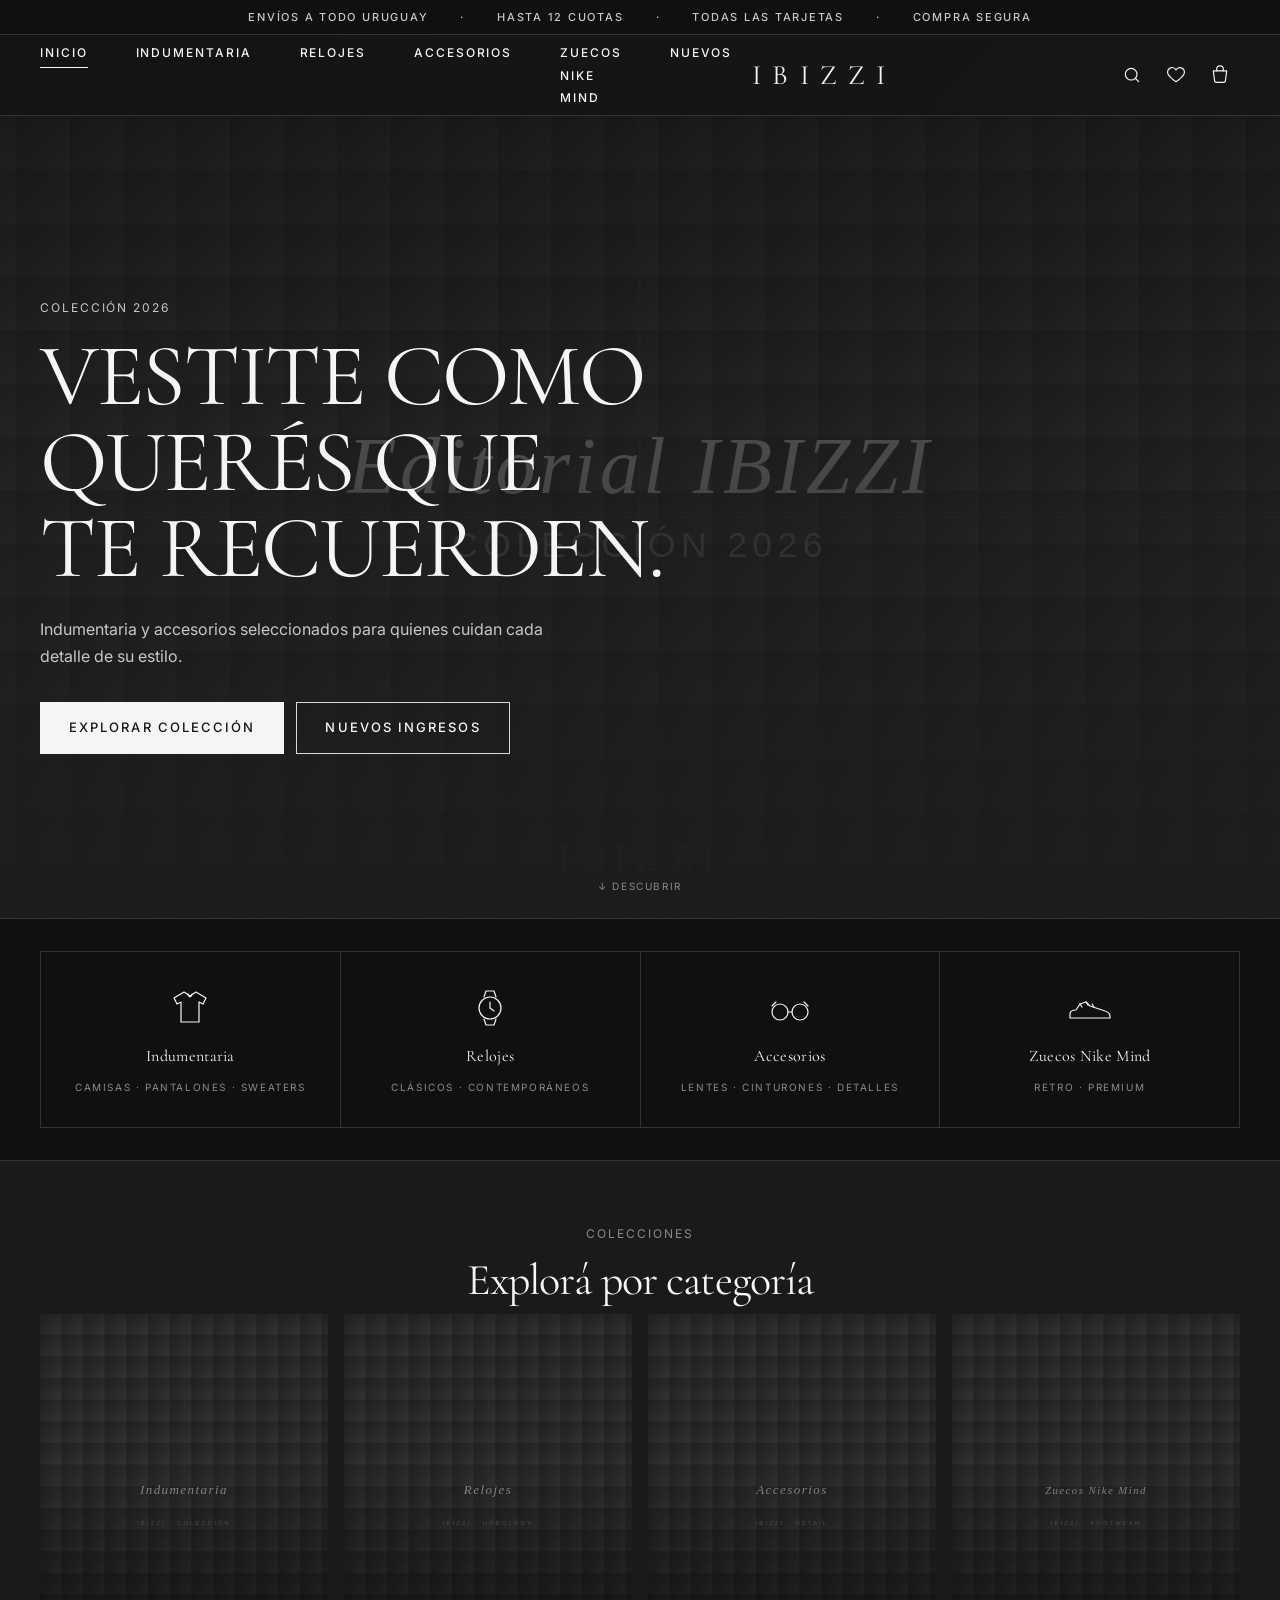
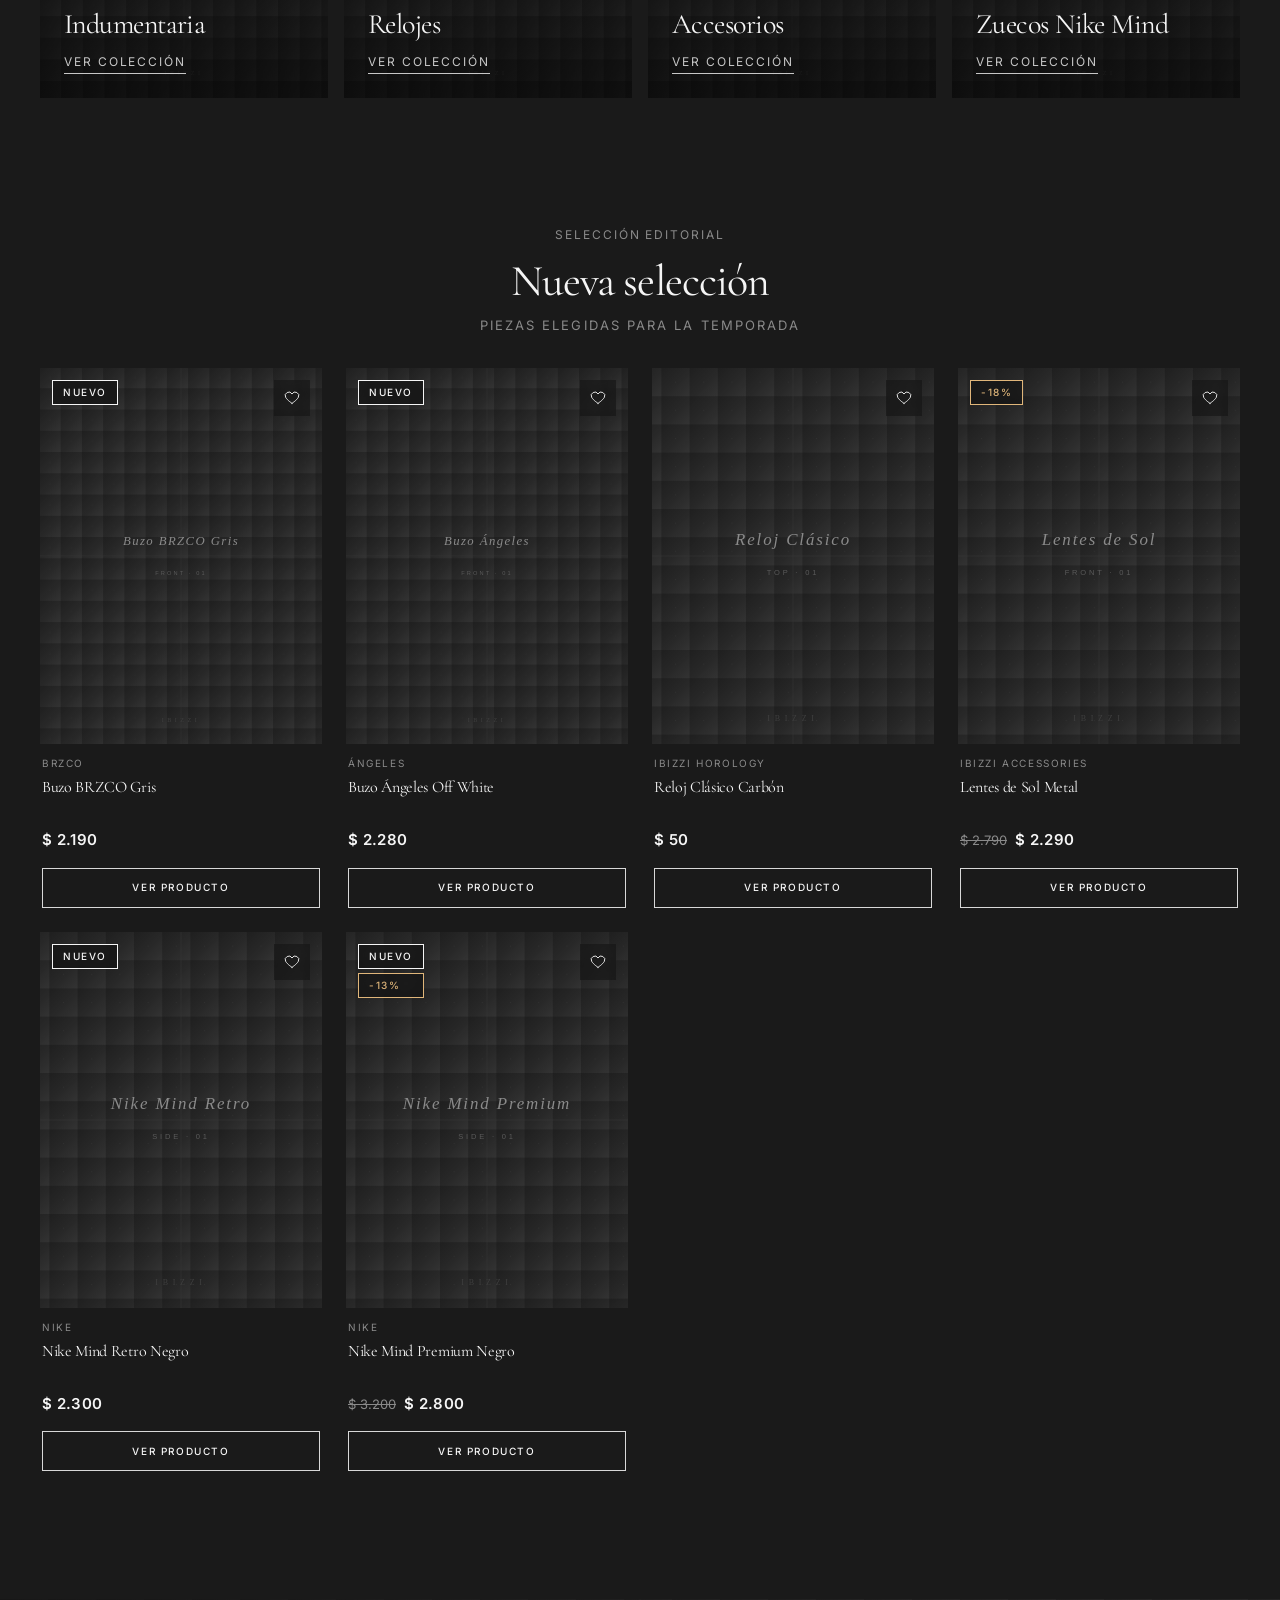
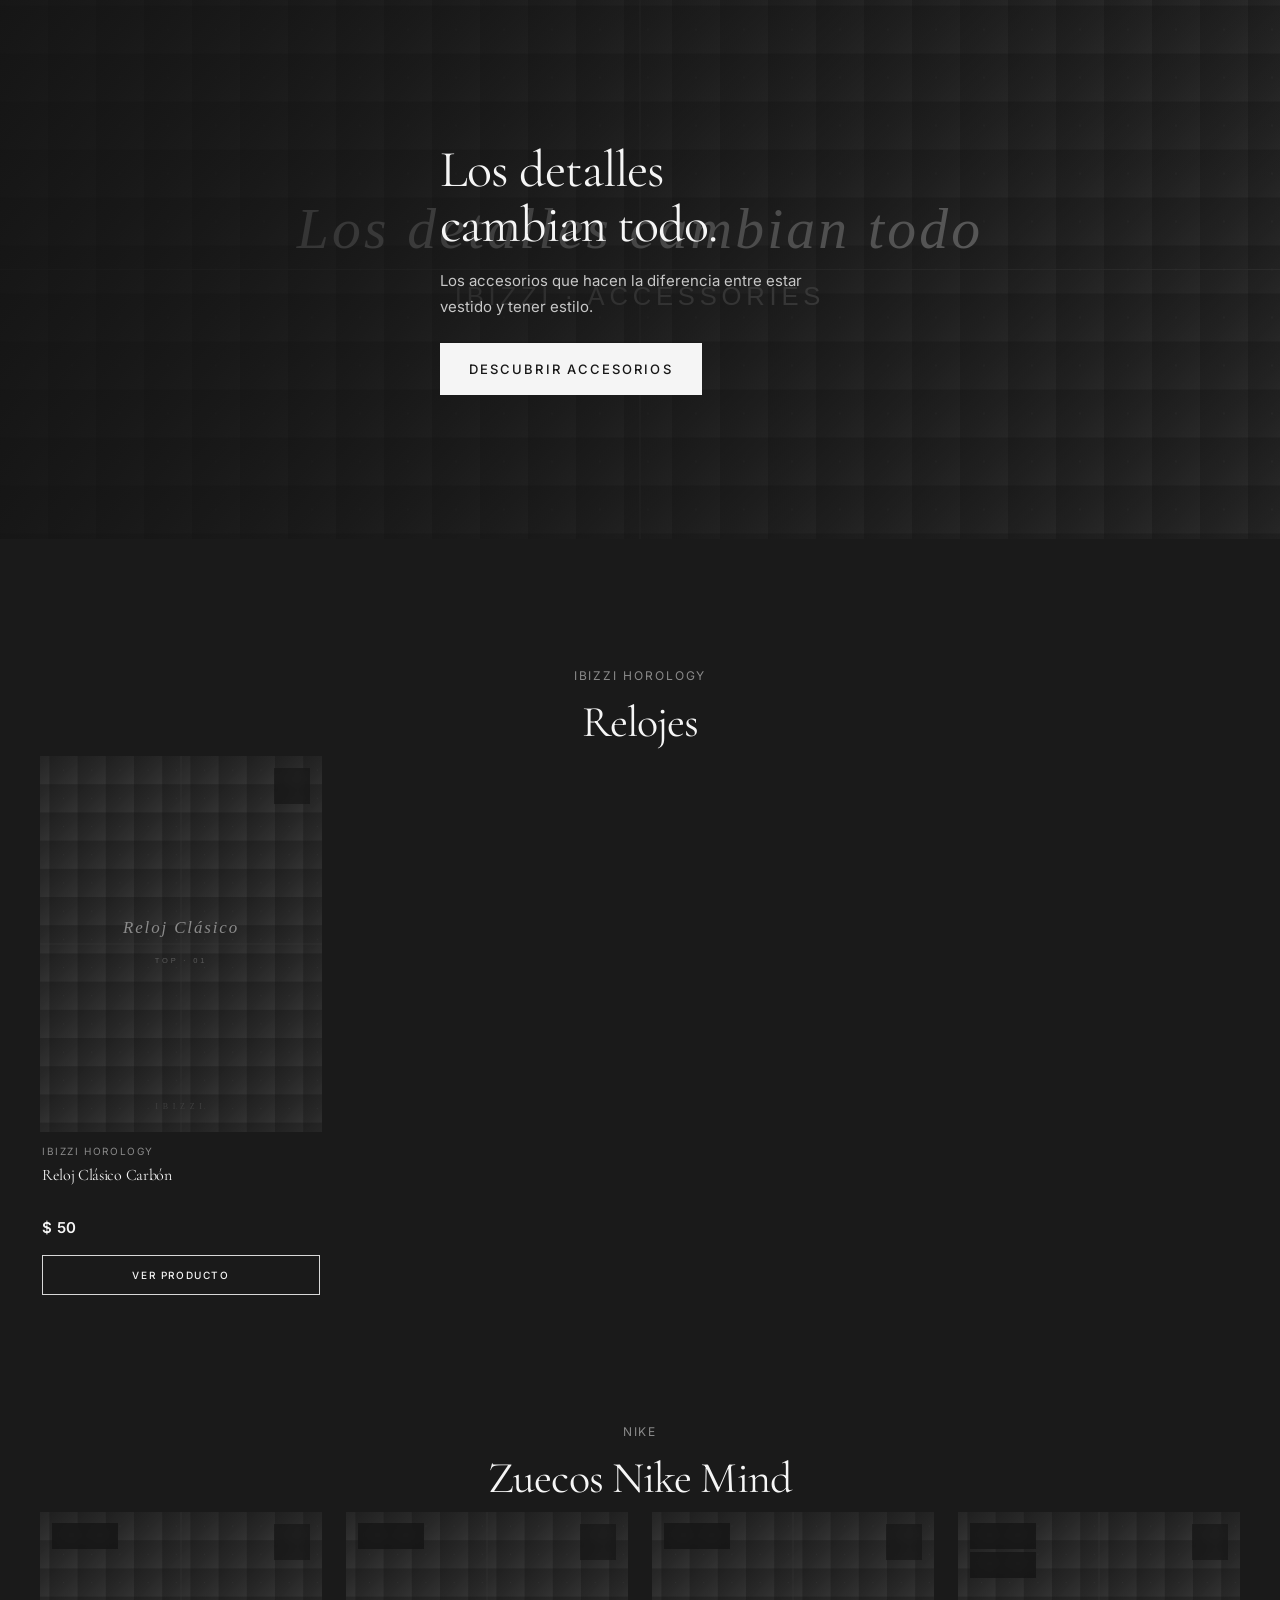
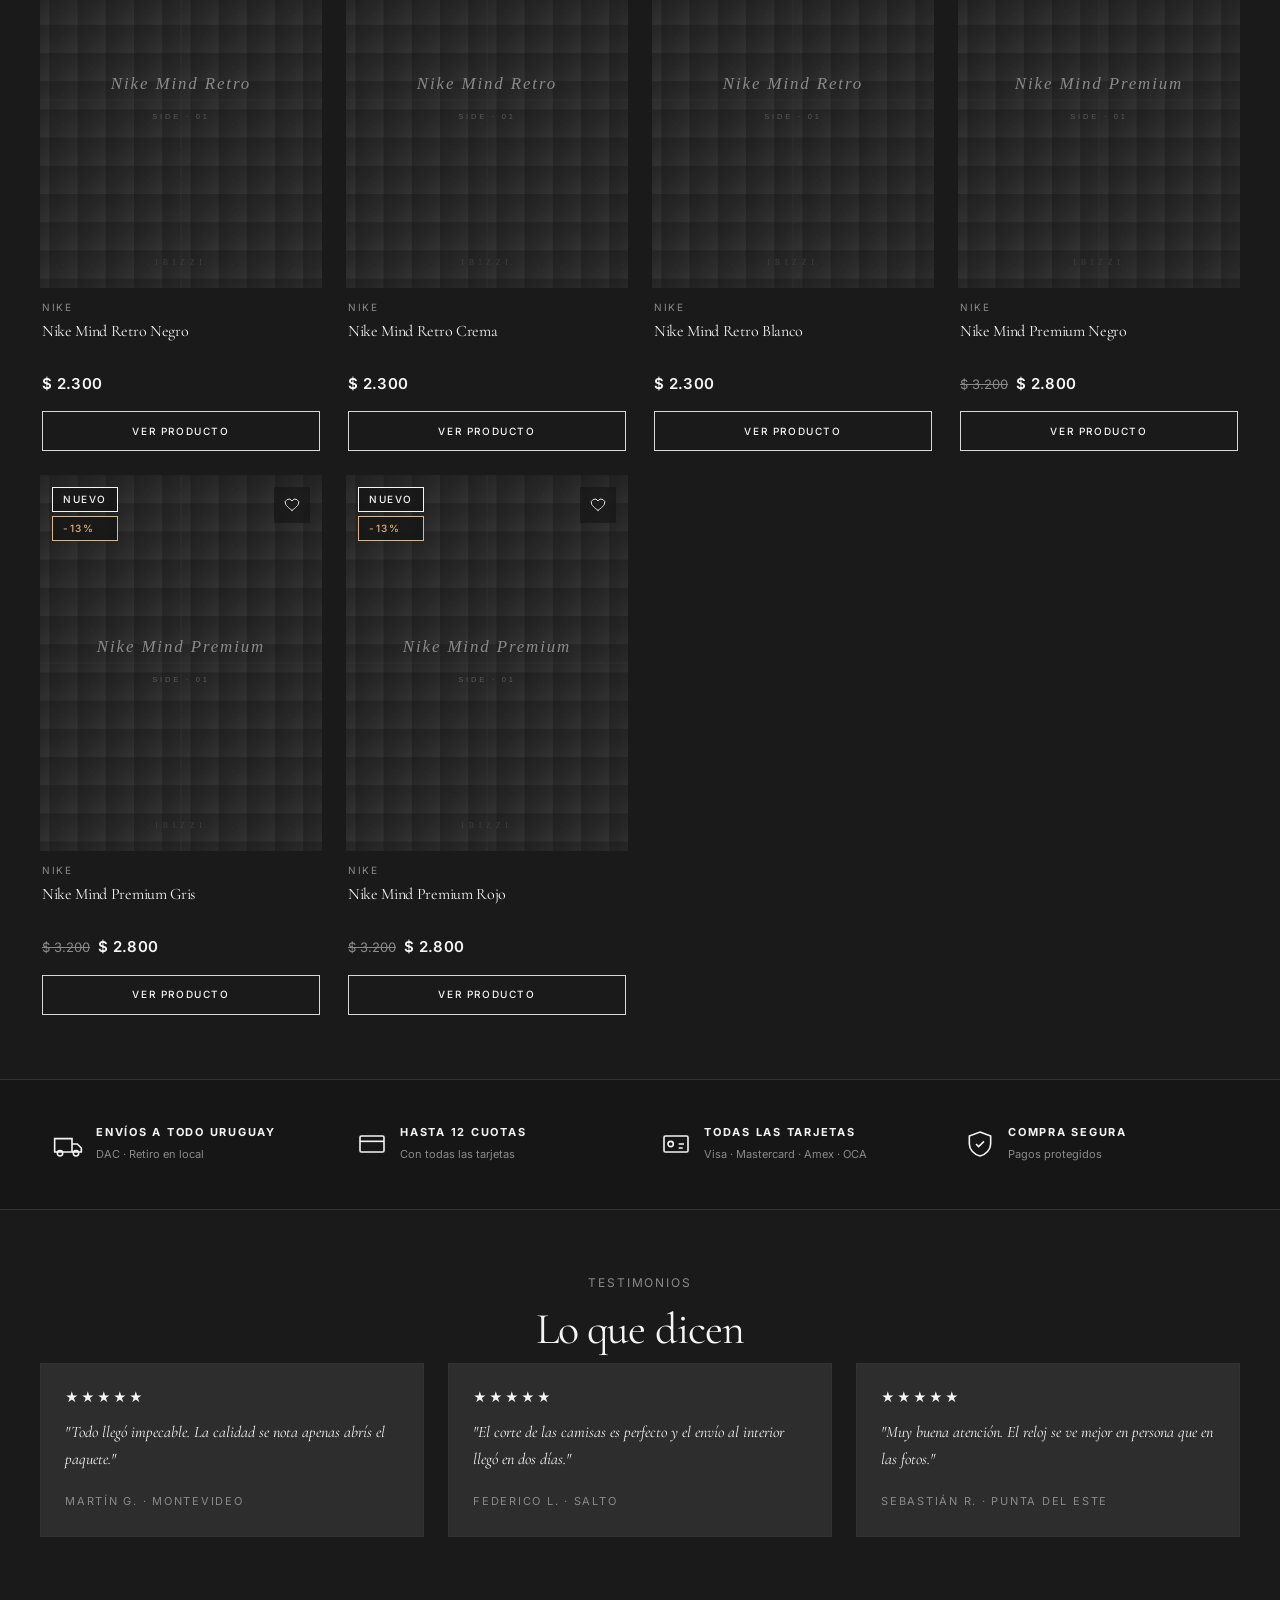
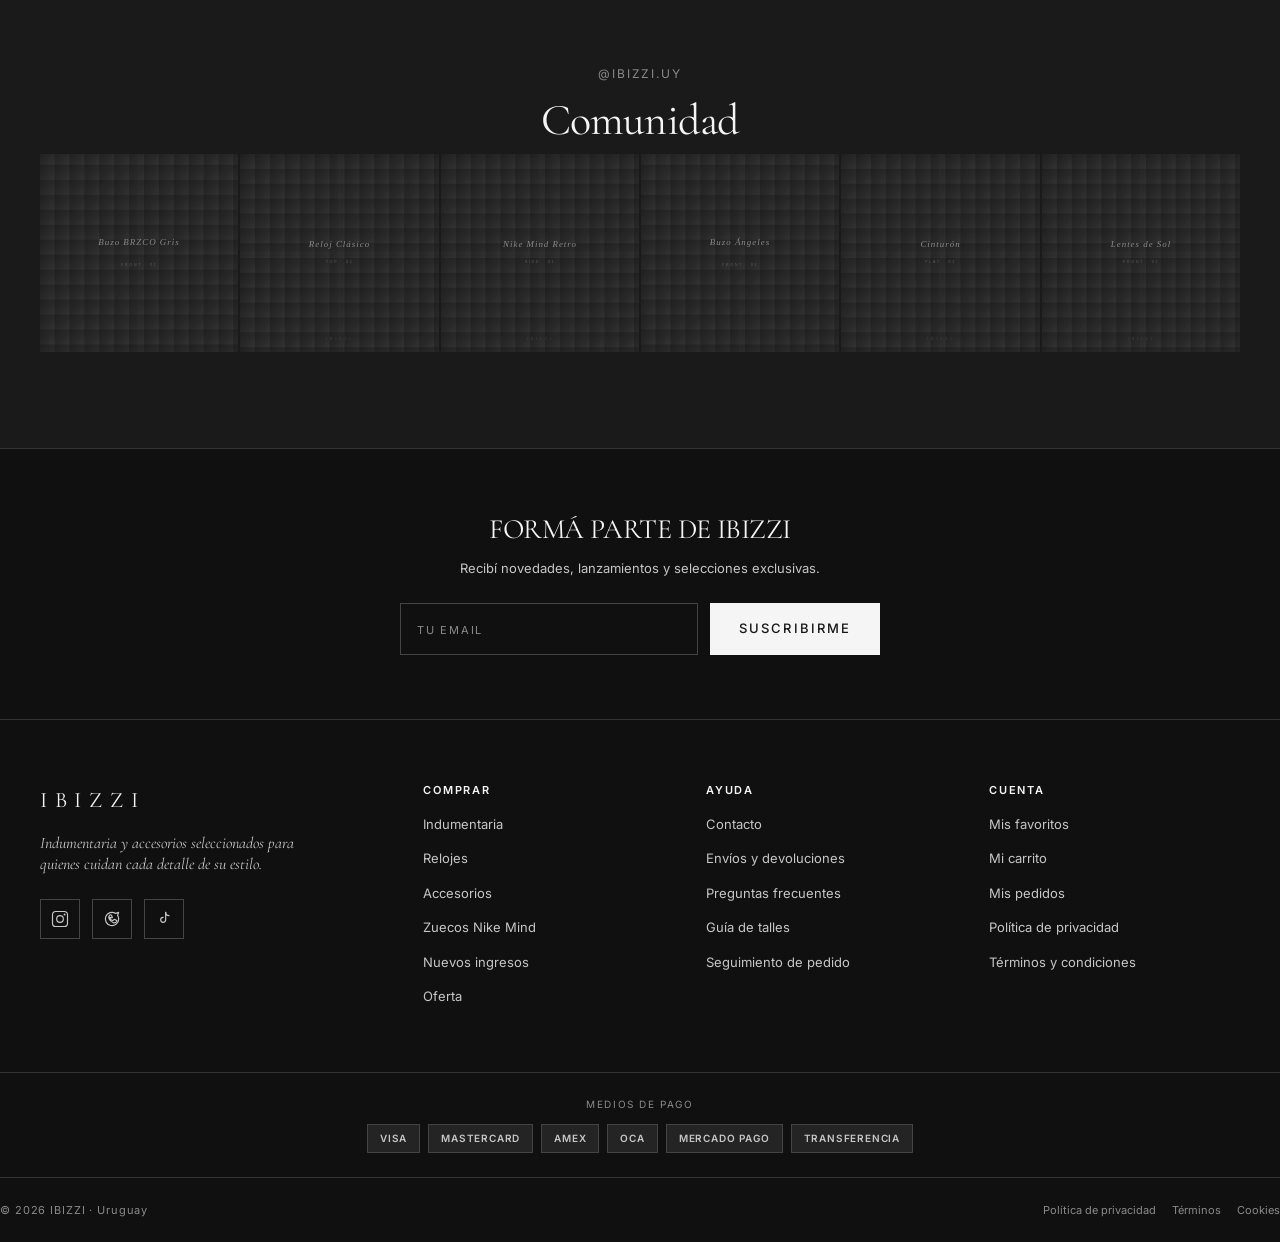
==== commit 3dac2262: "Integra Meta Pixel con eventos de e-commerce reales - PageView en las 10 paginas - ViewContent al ve" ====
--- a/index.html
+++ b/index.html
@@ -35,6 +35,24 @@
   <link rel="stylesheet" href="css/responsive.css">
 
   <link rel="icon" type="image/svg+xml" href="assets/placeholders/cat-relojes.svg">
+
+  <!-- Meta Pixel Code -->
+  <script>
+  !function(f,b,e,v,n,t,s)
+  {if(f.fbq)return;n=f.fbq=function(){n.callMethod?
+  n.callMethod.apply(n,arguments):n.queue.push(arguments)};
+  if(!f._fbq)f._fbq=n;n.push=n;n.loaded=!0;n.version='2.0';
+  n.queue=[];t=b.createElement(e);t.async=!0;
+  t.src=v;s=b.getElementsByTagName(e)[0];
+  s.parentNode.insertBefore(t,s)}(window, document,'script',
+  'https://connect.facebook.net/en_US/fbevents.js');
+  fbq('init', '1561978585573327');
+  fbq('track', 'PageView');
+  </script>
+  <noscript><img height="1" width="1" style="display:none"
+  src="https://www.facebook.com/tr?id=1561978585573327&ev=PageView&noscript=1"
+  /></noscript>
+  <!-- End Meta Pixel Code -->
 </head>
 <body>
 
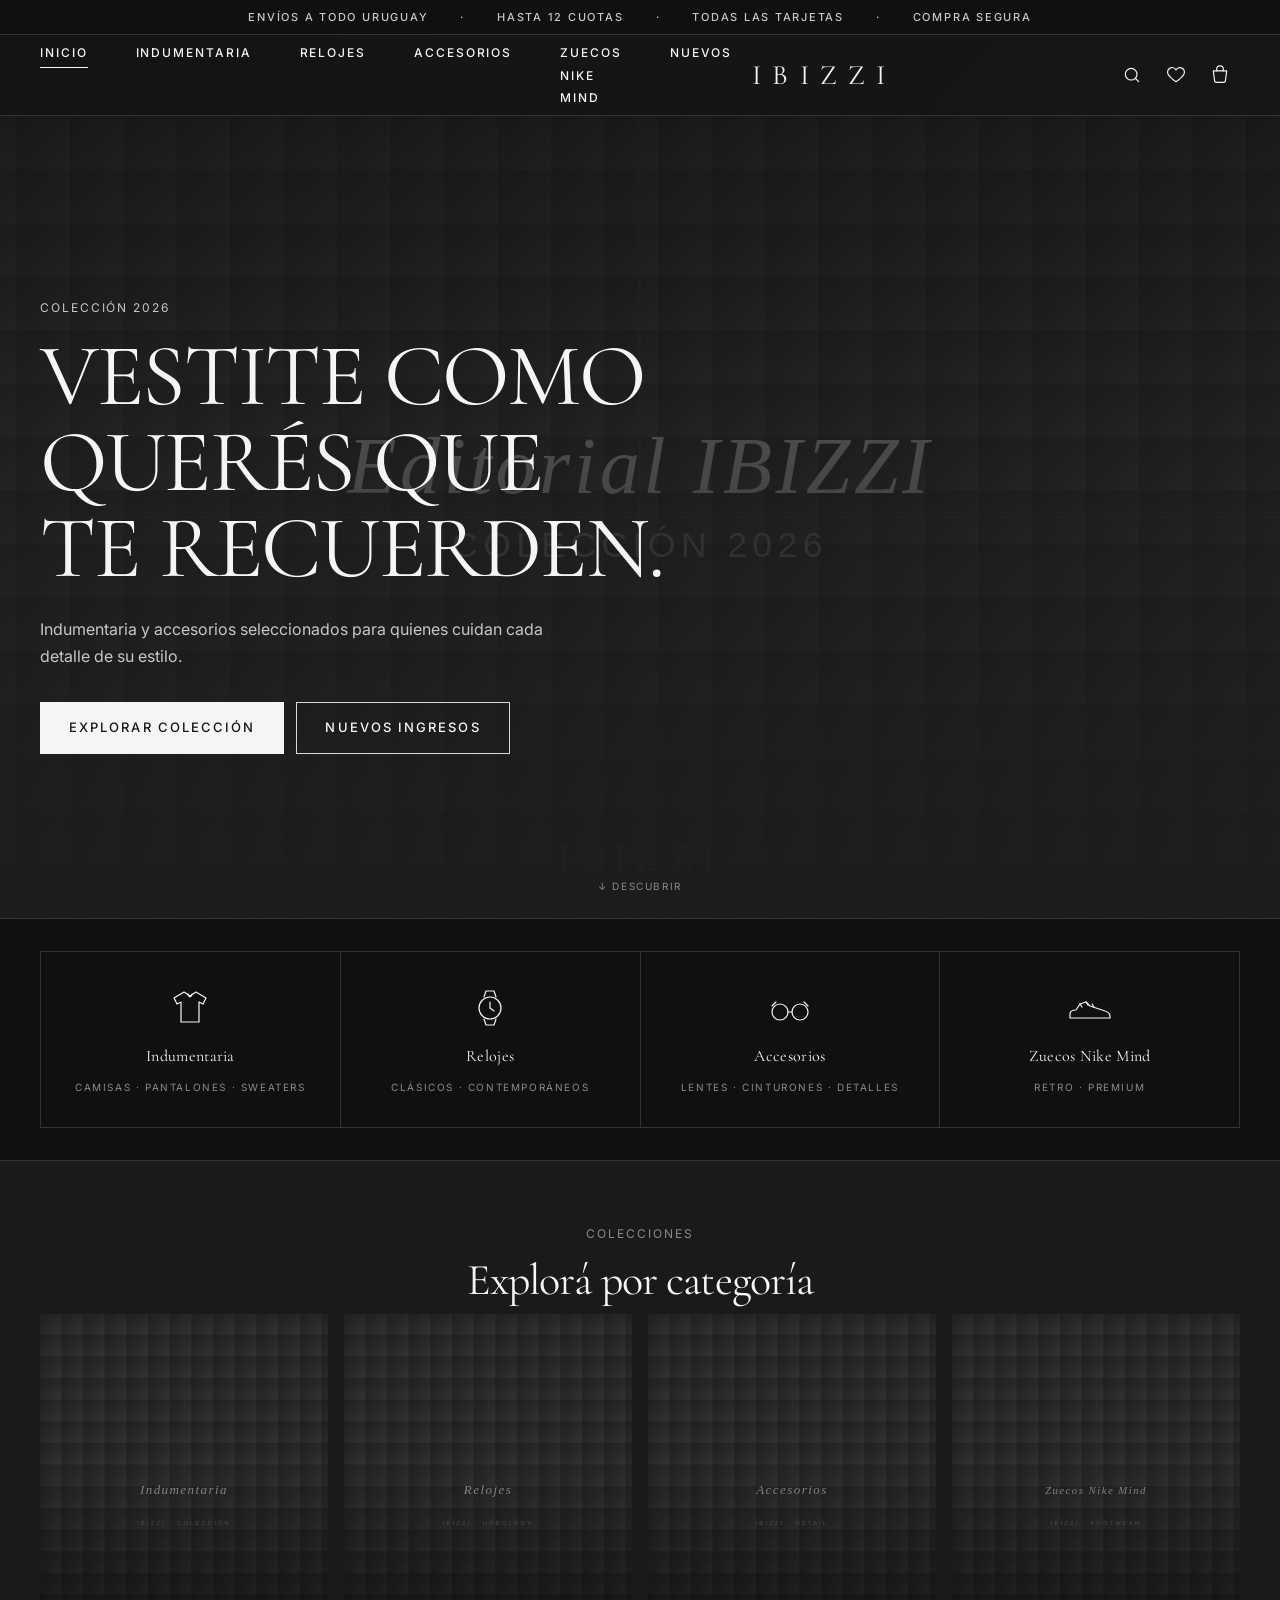
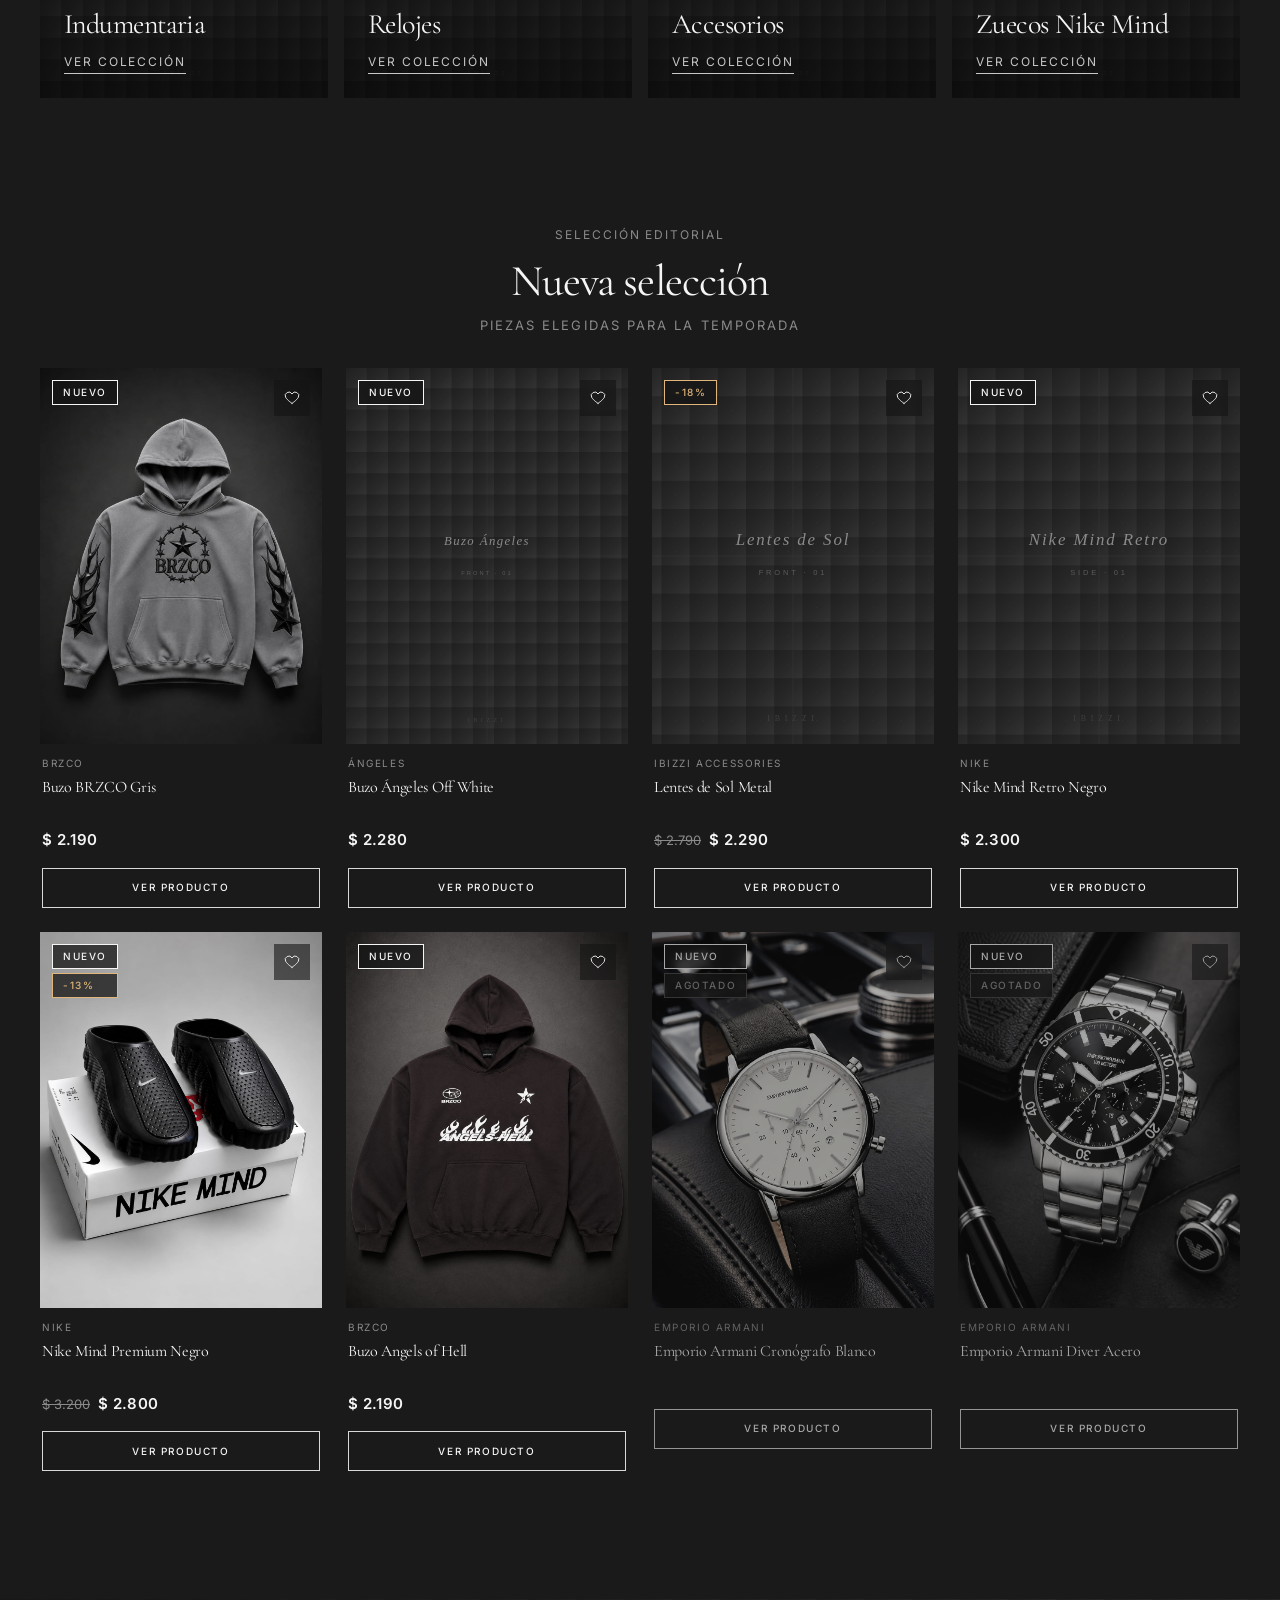
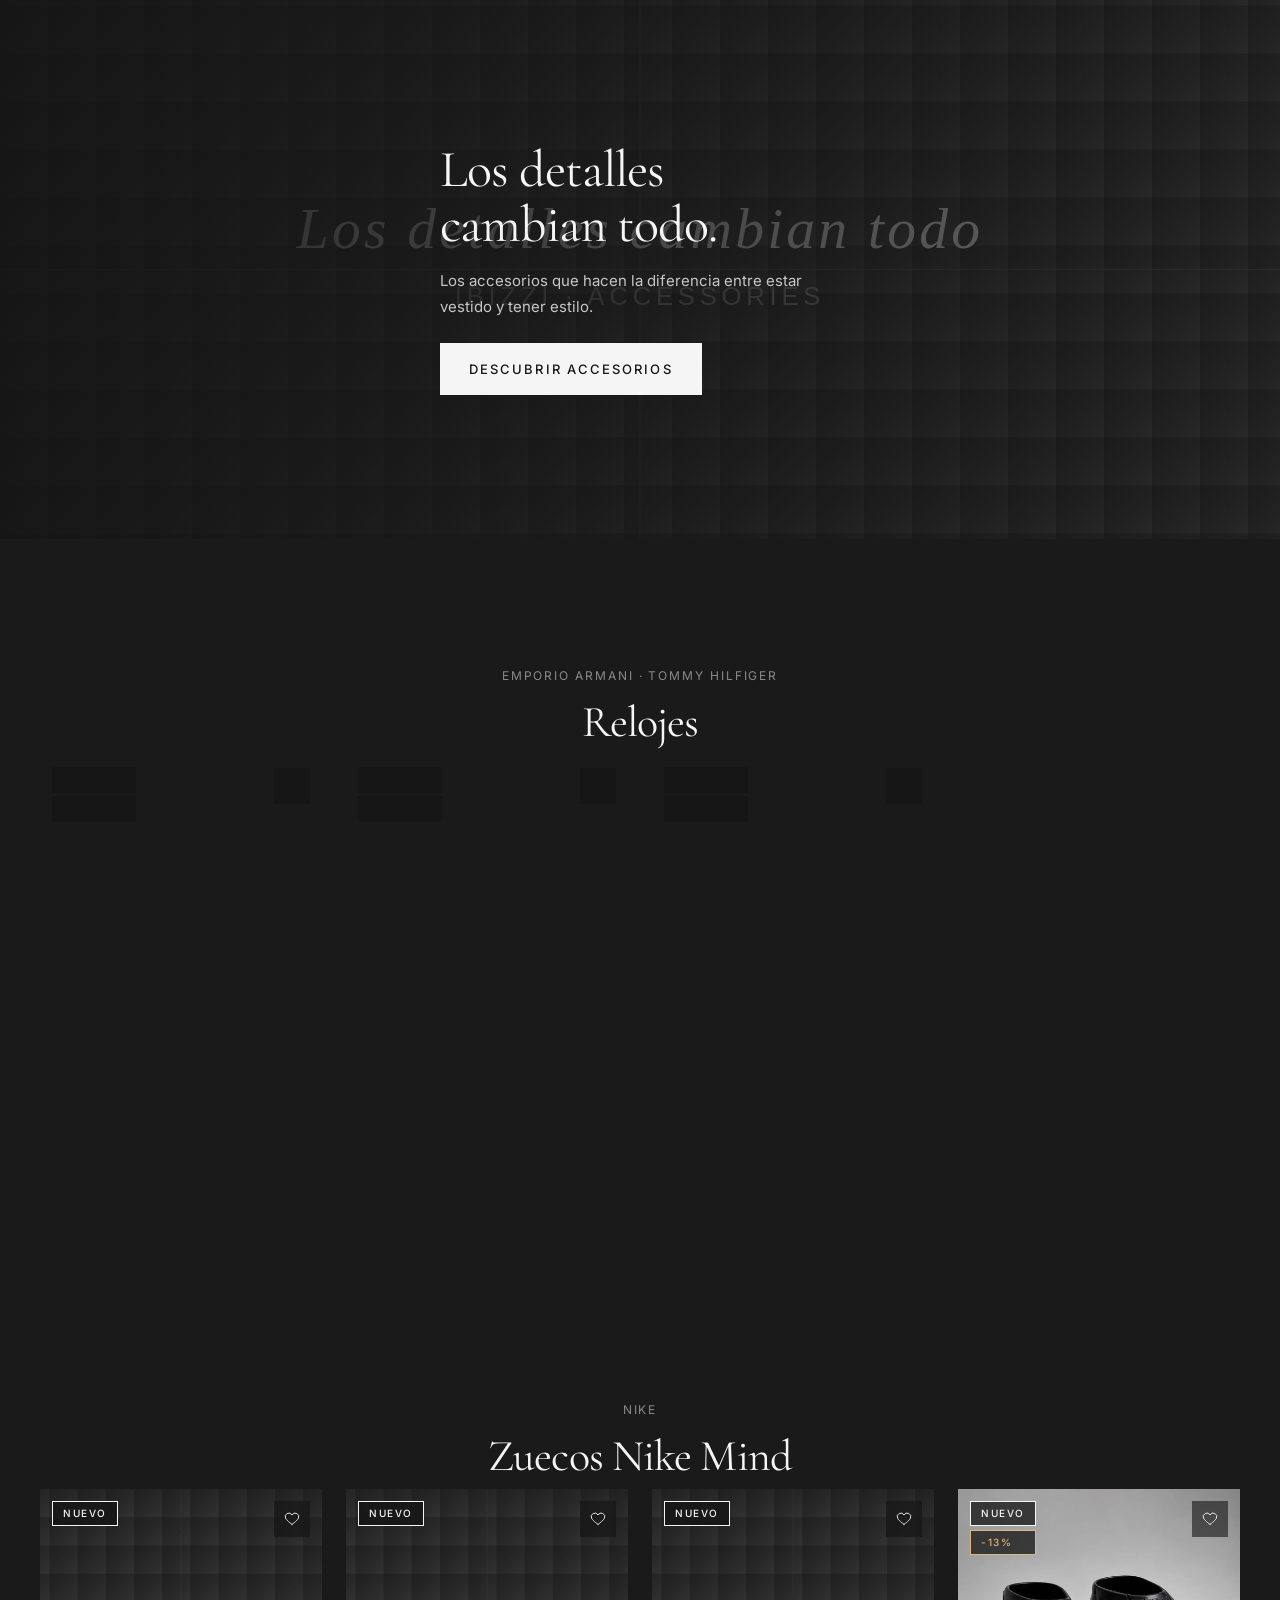
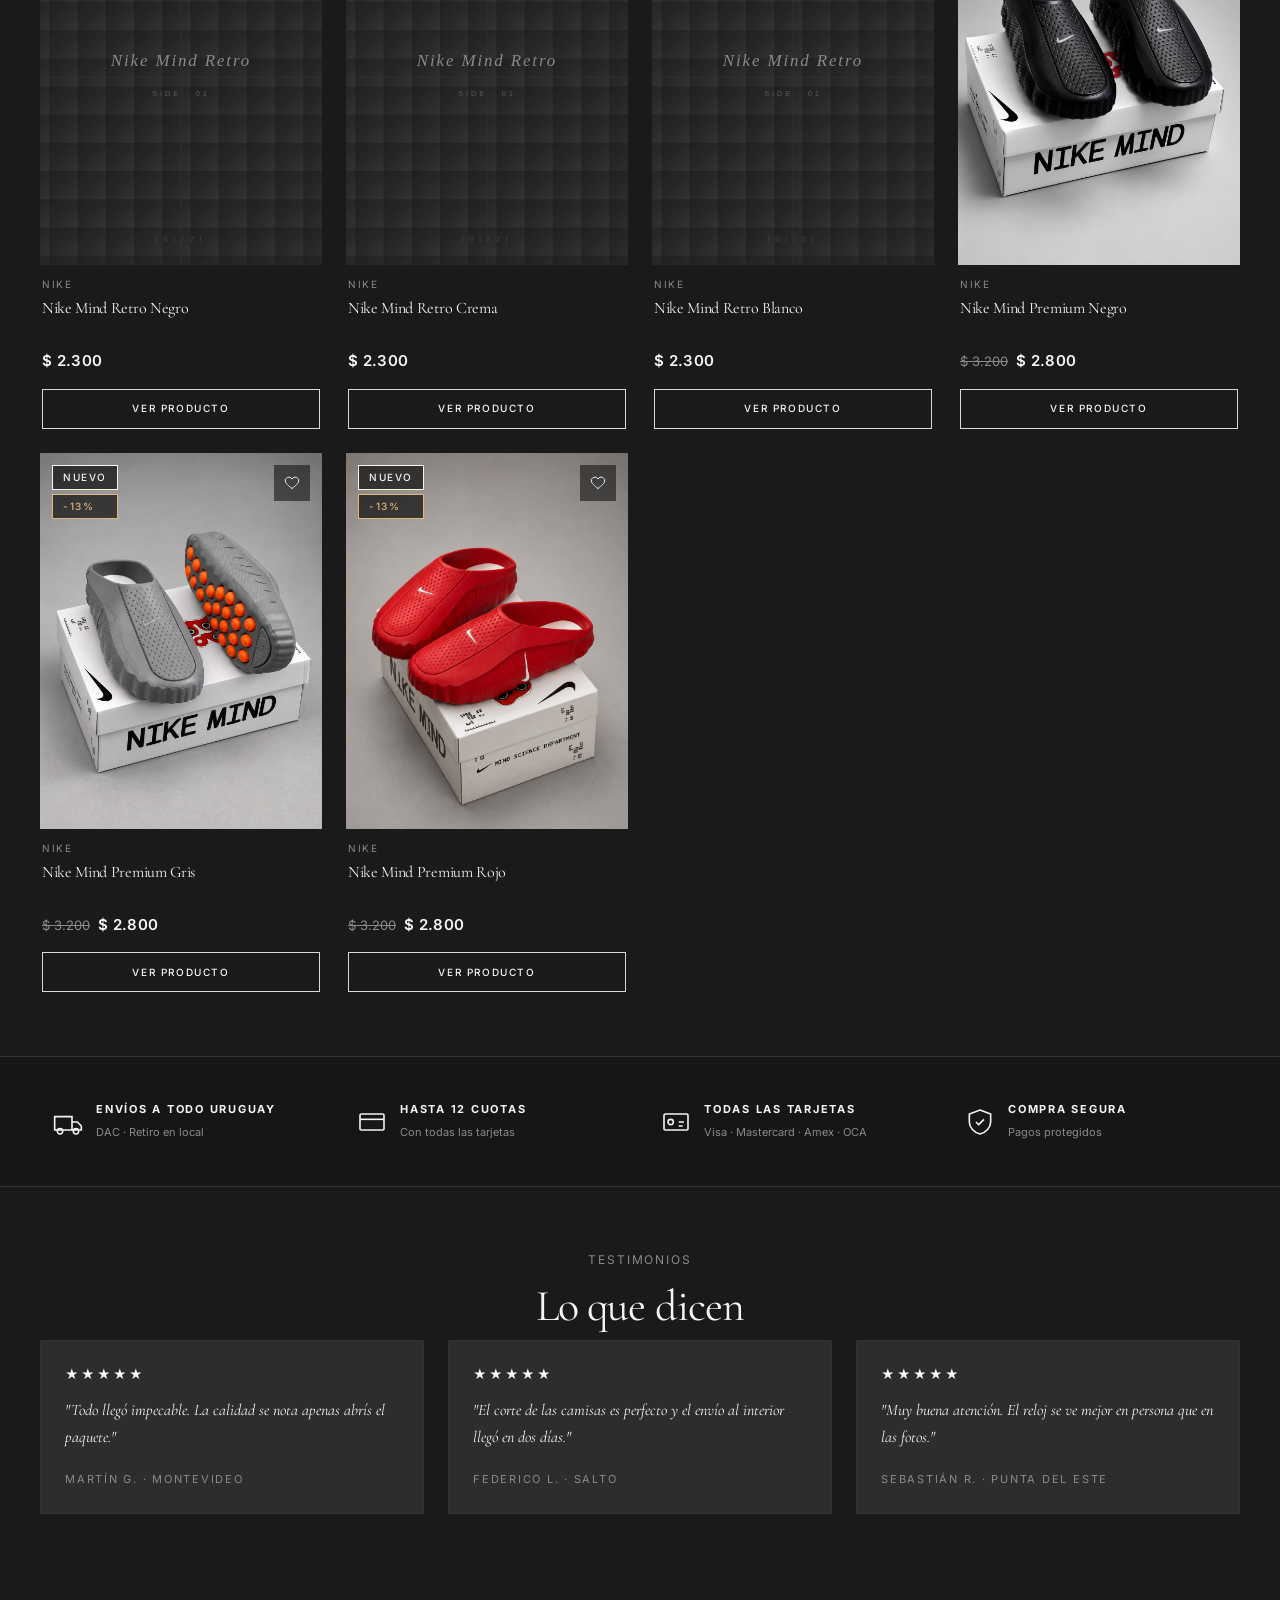
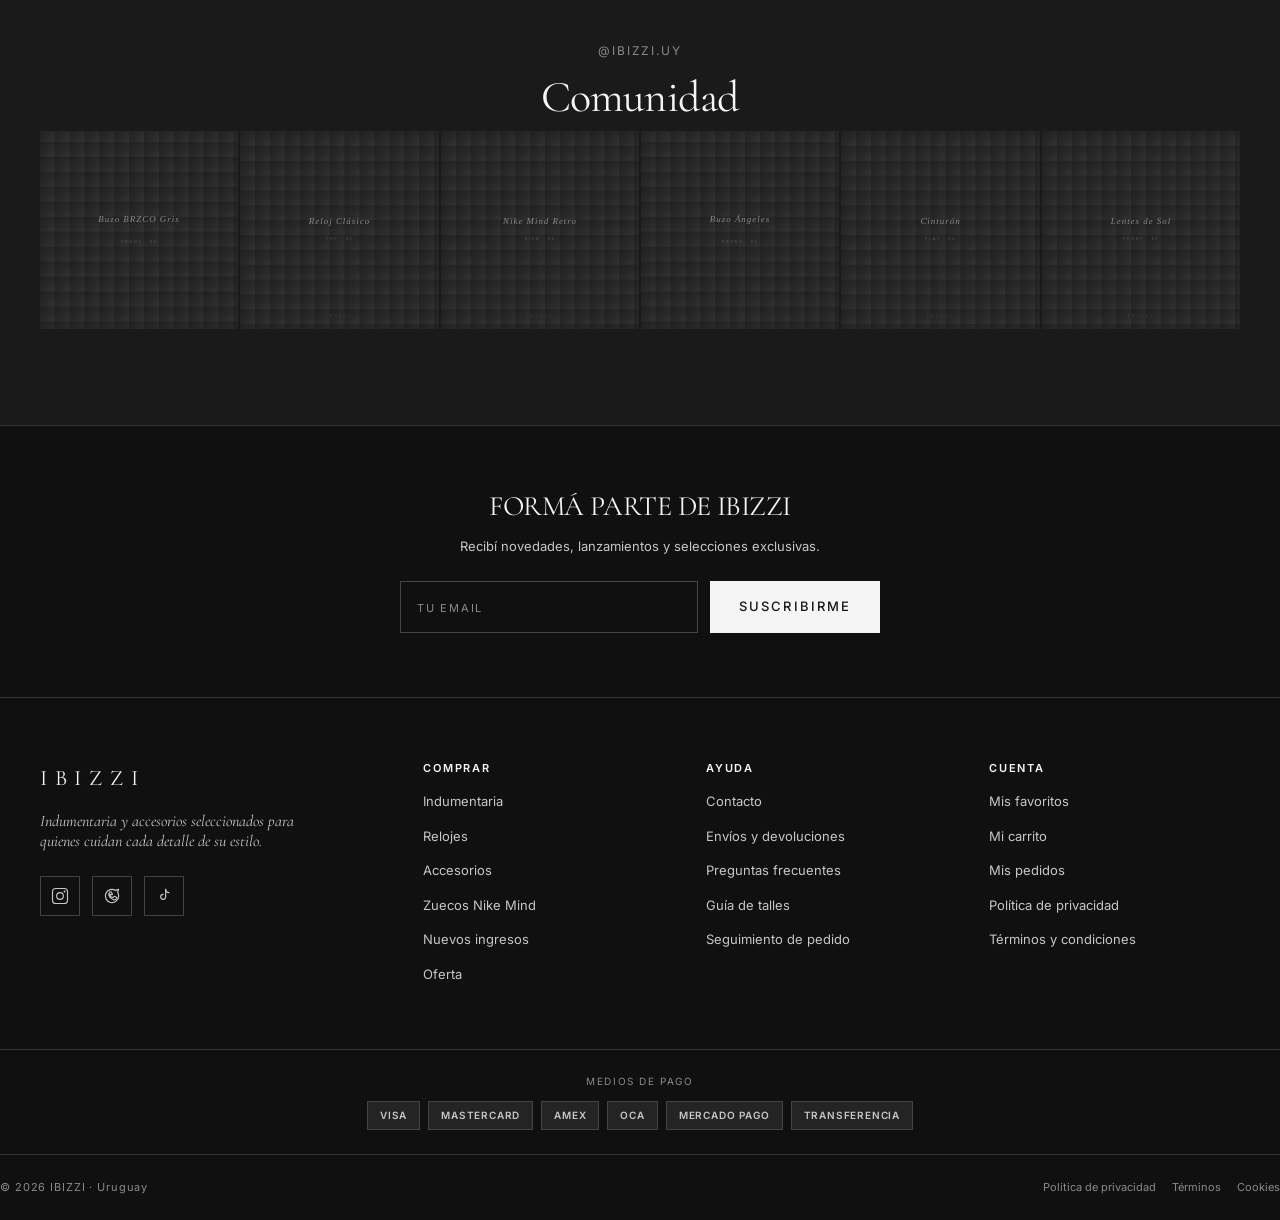
==== commit ada2ac28: "Carga las fotos reales de producto y reordena el catalogo Buzos: - Buzo BRZCO Gris (id 1): 7 fotos r" ====
--- a/index.html
+++ b/index.html
@@ -203,7 +203,7 @@
          RELOJES DESTACADOS
          ============================================================ -->
     <section class="section container-wide">
-      <span class="section-eyebrow" style="display:block;text-align:center;">Ibizzi Horology</span>
+      <span class="section-eyebrow" style="display:block;text-align:center;">Emporio Armani · Tommy Hilfiger</span>
       <h2 class="section-title">Relojes</h2>
       <div id="home-watches" class="products-grid"></div>
     </section>
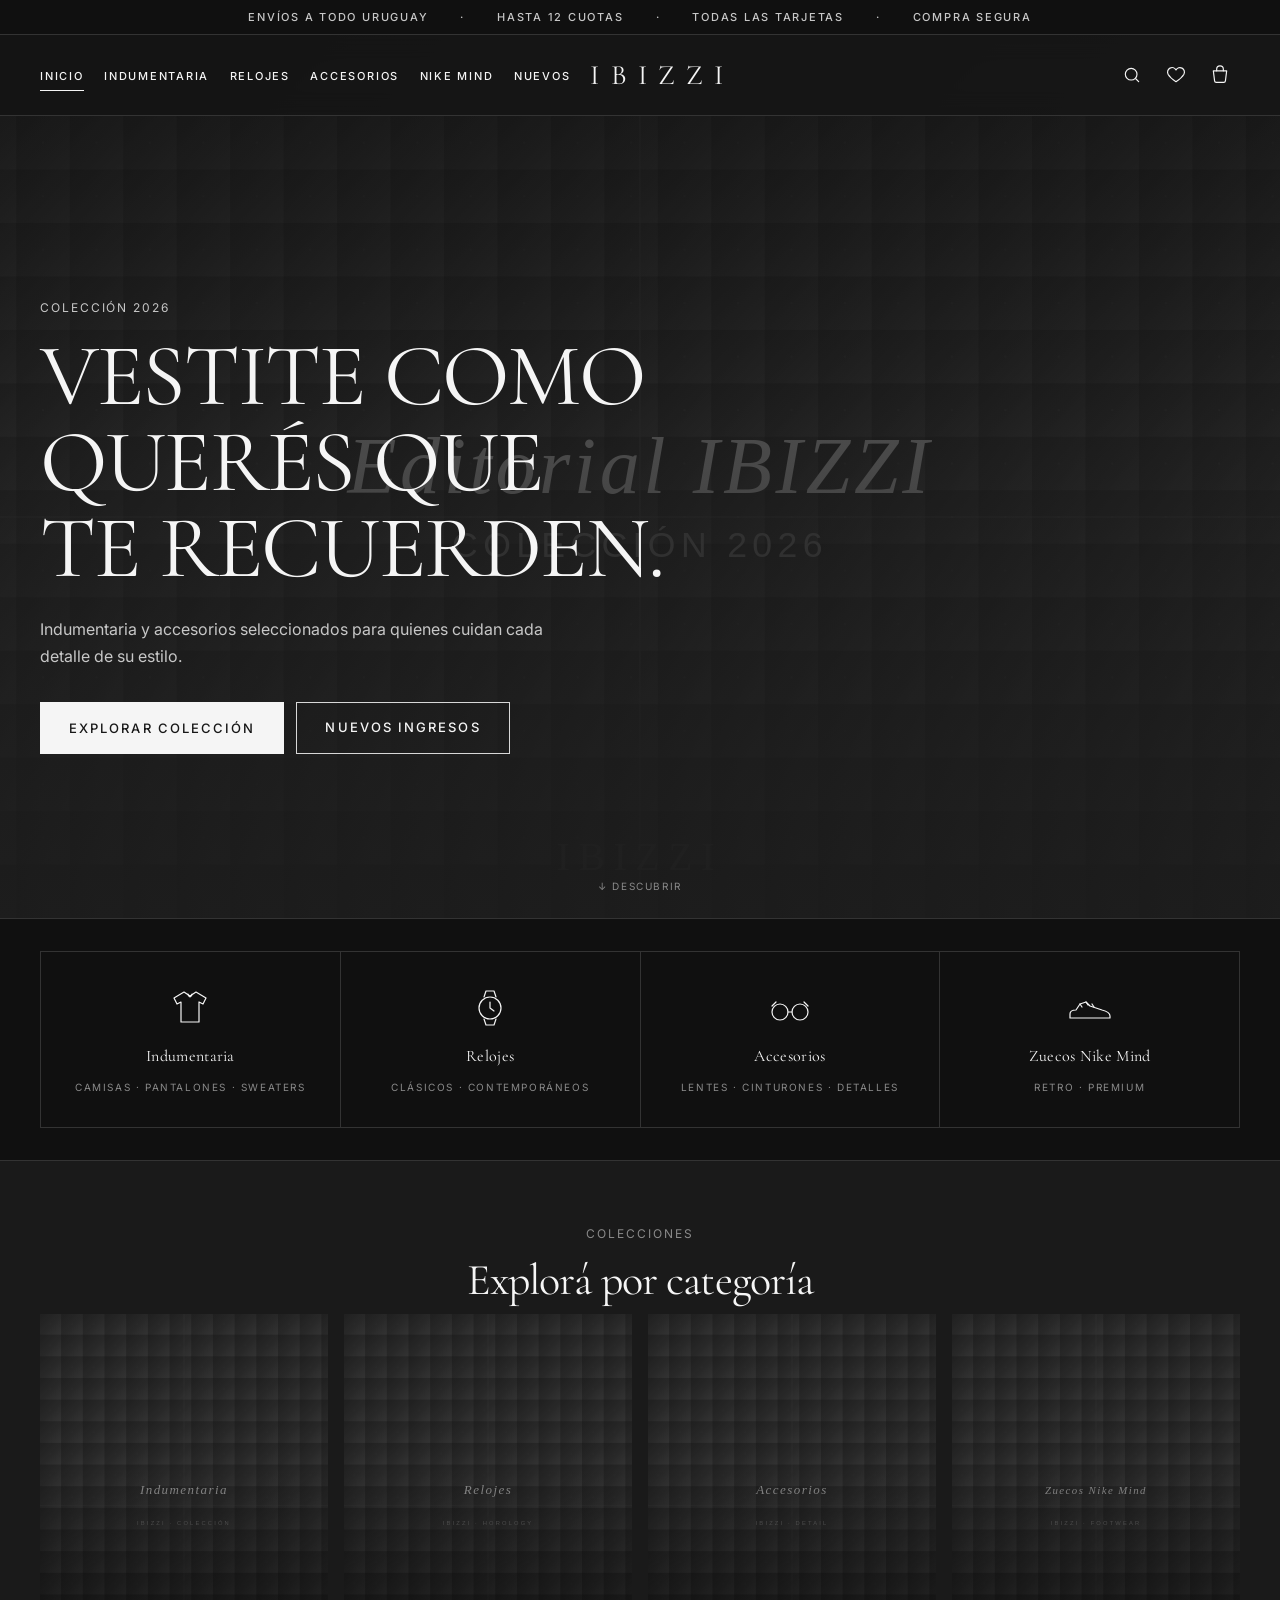
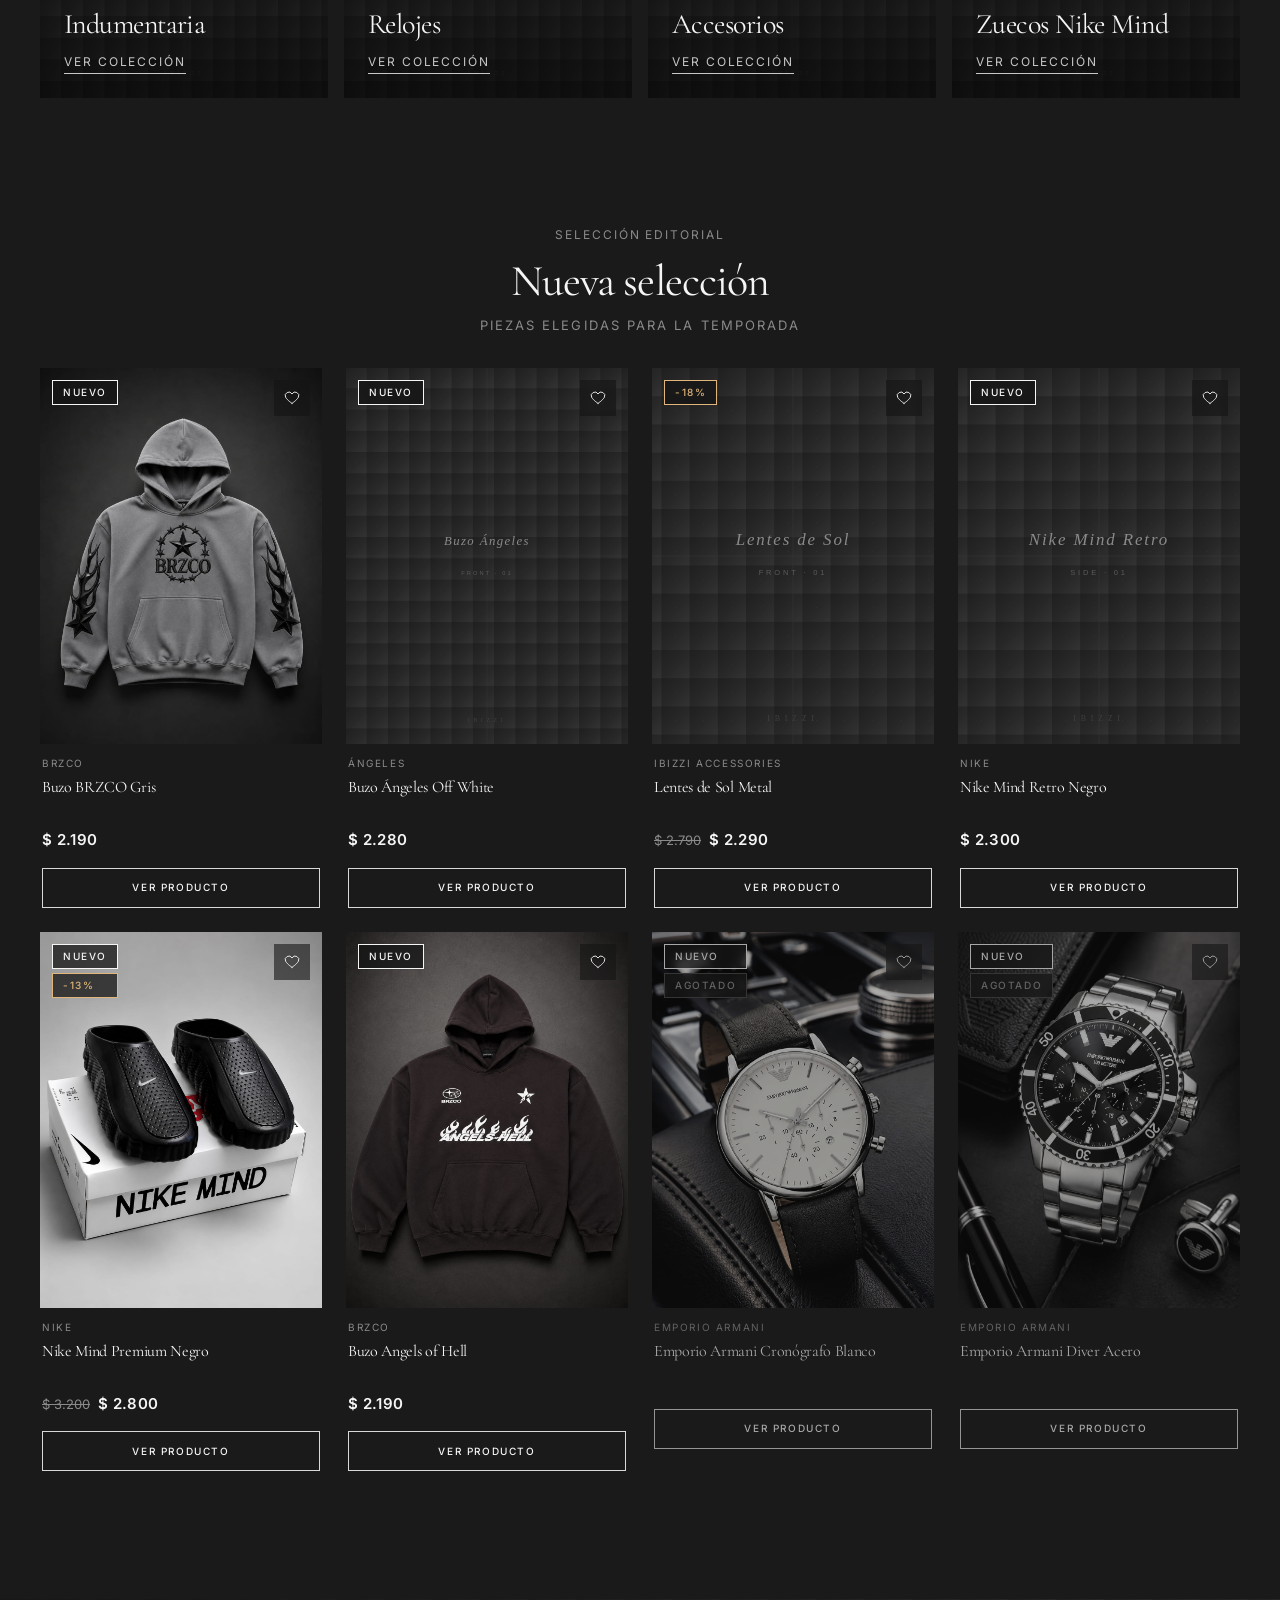
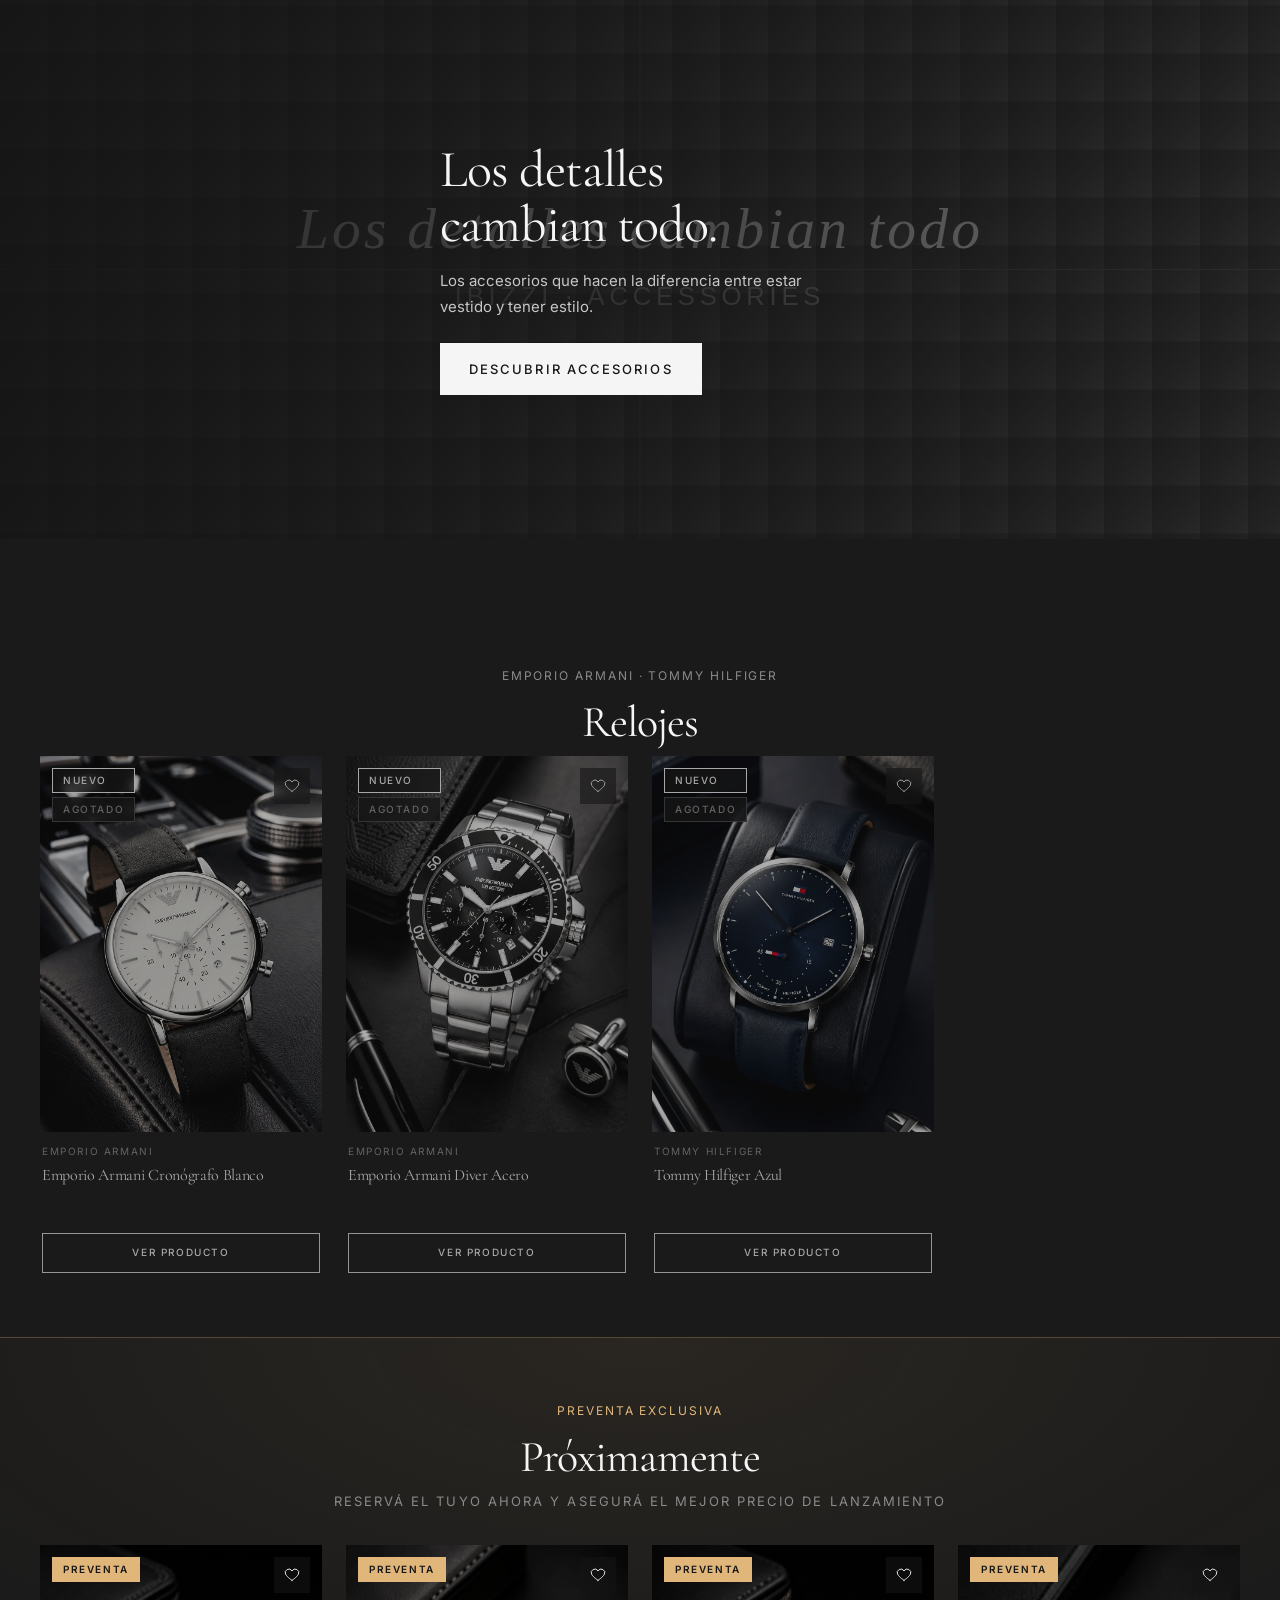
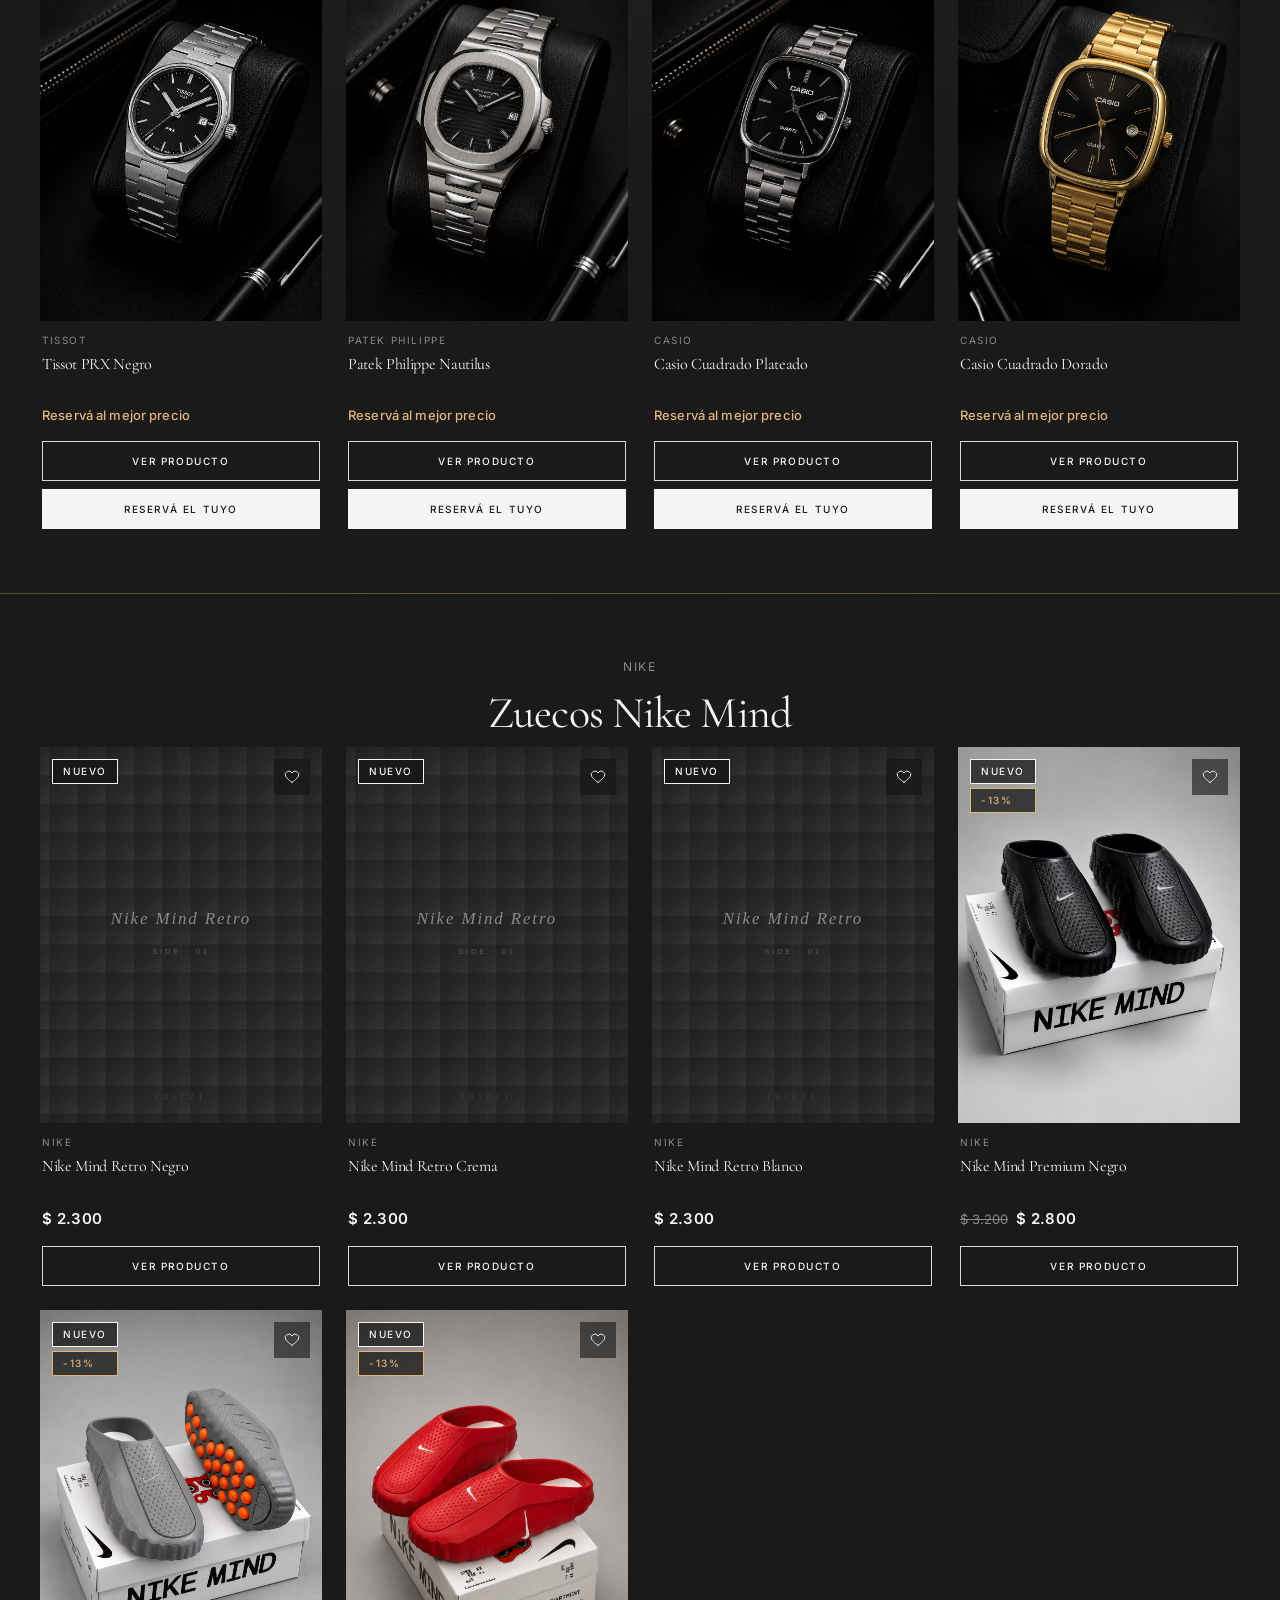
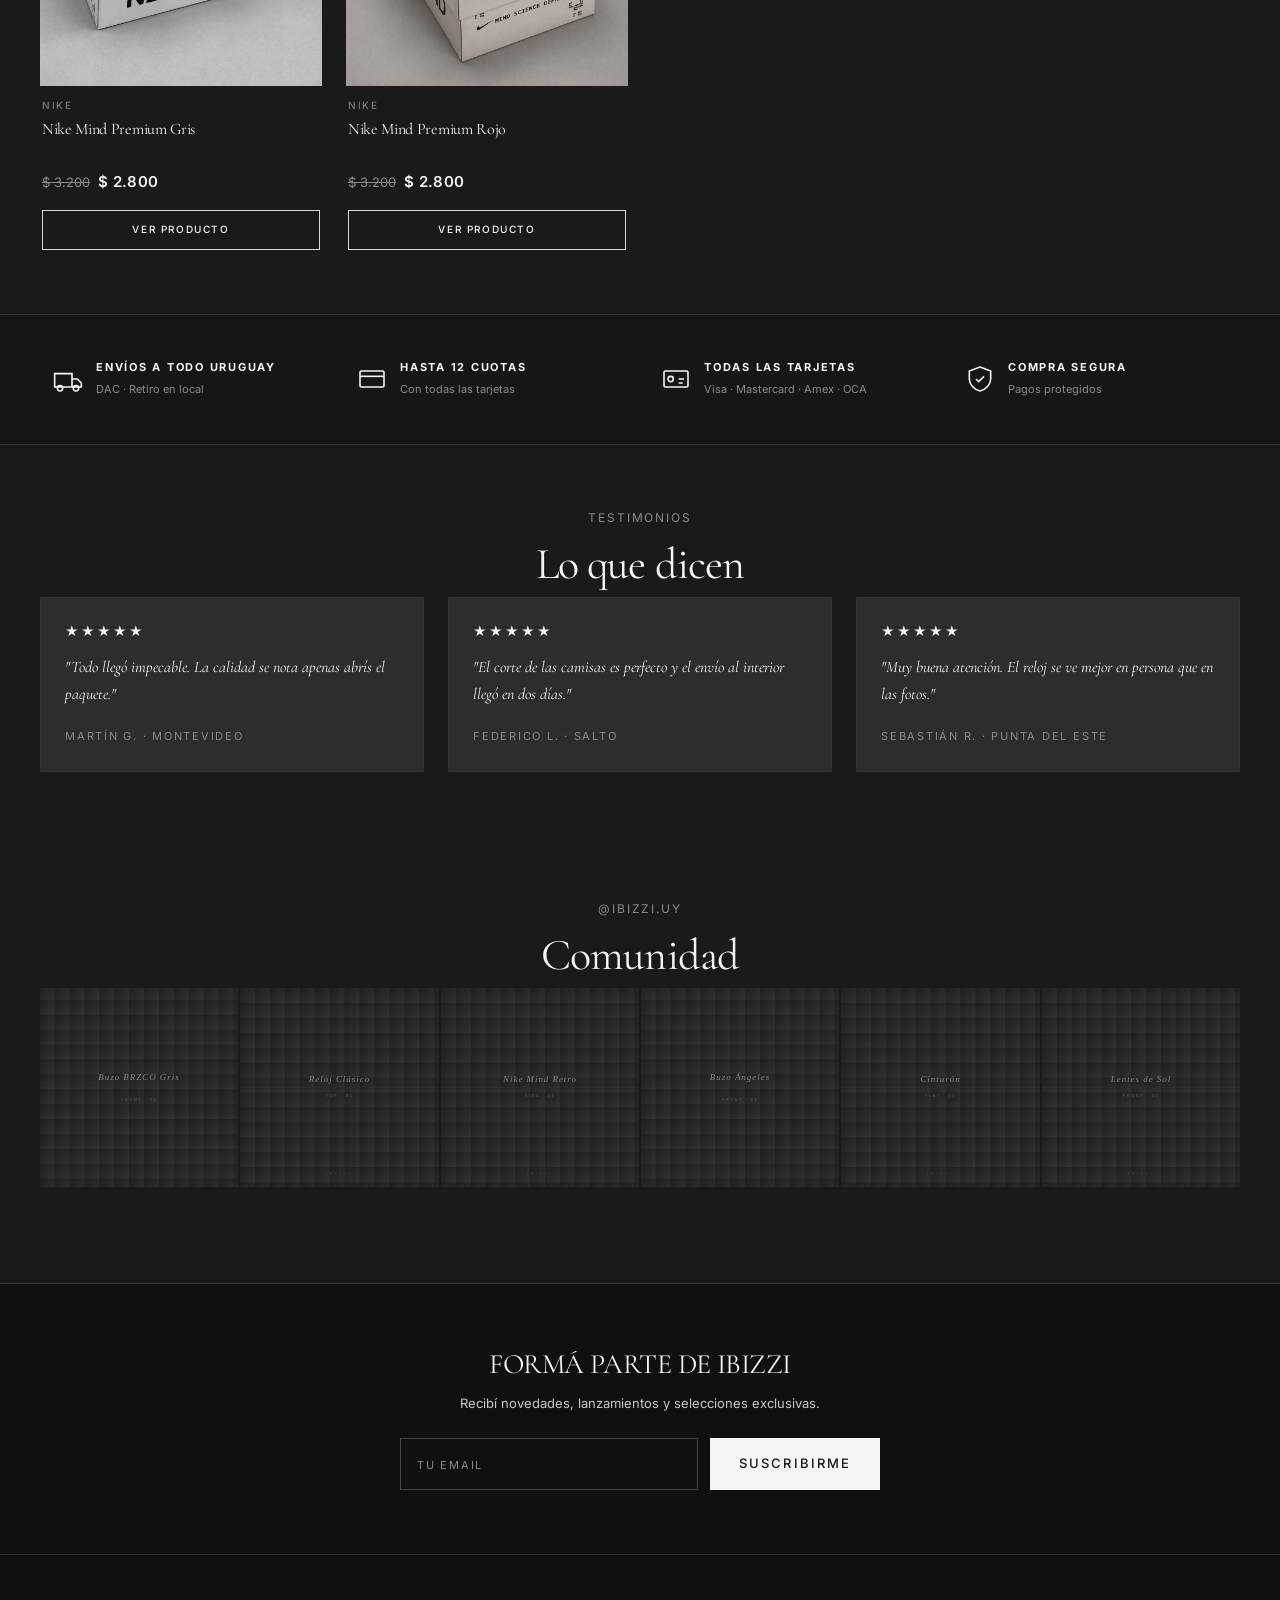
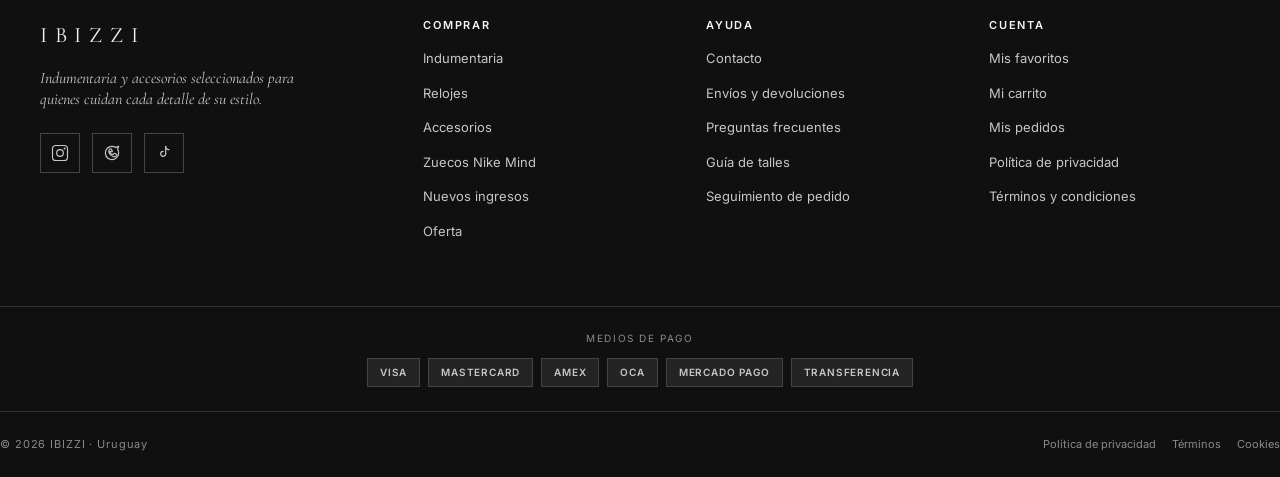
==== commit aa472ea4: "Agrega seccion de preventa "Proximamente" con relojes y reserva por WhatsApp Nuevo estado de product" ====
--- a/index.html
+++ b/index.html
@@ -209,6 +209,17 @@
     </section>
 
     <!-- ============================================================
+         PRÓXIMAMENTE · PREVENTA
+         (se oculta solo si no hay productos en preventa)
+         ============================================================ -->
+    <section id="home-preorder-section" class="section container-wide preorder-section" hidden>
+      <span class="section-eyebrow preorder-eyebrow" style="display:block;text-align:center;">Preventa exclusiva</span>
+      <h2 class="section-title">Próximamente</h2>
+      <p class="section-subtitle">Reservá el tuyo ahora y asegurá el mejor precio de lanzamiento</p>
+      <div id="home-preorder" class="products-grid"></div>
+    </section>
+
+    <!-- ============================================================
          ZUECOS NIKE MIND DESTACADOS
          ============================================================ -->
     <section class="section container-wide">
--- a/css/global.css
+++ b/css/global.css
@@ -260,6 +260,13 @@
 .label-new     { border-color: var(--color-text-primary); color: var(--color-text-primary); }
 .label-sale    { border-color: var(--color-warning); color: var(--color-warning); }
 .label-sold    { border-color: var(--color-border); color: var(--color-text-muted); }
+/* Preventa: badge sólido dorado, el más prominente de todos. */
+.label-preorder {
+  background-color: var(--color-warning);
+  border-color: var(--color-warning);
+  color: var(--color-text-inverse);
+  font-weight: var(--fw-semibold);
+}
 
 /* ---------- Utilidades ---------- */
 
--- a/css/header.css
+++ b/css/header.css
@@ -87,19 +87,25 @@
 
 .header-nav-list {
   display: flex;
+  align-items: center;
   list-style: none;
-  gap: var(--space-6);
+  /* Fluido: se aprieta en pantallas chicas y respira en las grandes,
+     así los 6 links entran sin partirse en ningún ancho. */
+  gap: clamp(1rem, 1.6vw, 2rem);
 }
 
 .header-nav-link {
   font-family: var(--font-sans);
-  font-size: 12px;
+  font-size: clamp(11px, 0.85vw, 12px);
   font-weight: var(--fw-medium);
-  letter-spacing: var(--ls-wider);
+  letter-spacing: clamp(0.08em, 0.35vw, 0.16em);
   text-transform: uppercase;
   color: var(--color-text-primary);
   padding-block: var(--space-2);
   position: relative;
+  /* Sin esto el grid del header comprime la columna del nav hasta el
+     ancho de la palabra más larga y parte los links en varias líneas. */
+  white-space: nowrap;
   transition: var(--transition-color);
 }
 .header-nav-link::after {
--- a/css/product-card.css
+++ b/css/product-card.css
@@ -136,6 +136,40 @@
   .product-card-actions .btn-sm { font-size: 10px; }
 }
 
+/* ---------- Preventa ---------- */
+
+/* El badge de preventa es sólido: tiene que ganarle al fondo oscuro
+   que comparten los demás badges de la card. */
+.product-card-badges .label-preorder {
+  background-color: var(--color-warning);
+  color: var(--color-text-inverse);
+  backdrop-filter: none;
+}
+
+.product-card.is-preorder .product-card-media {
+  outline: 1px solid color-mix(in srgb, var(--color-warning) 55%, transparent);
+  outline-offset: -1px;
+}
+
+.product-card-preorder-note {
+  font-family: var(--font-sans);
+  font-size: var(--fs-sm);
+  font-weight: var(--fw-medium);
+  color: var(--color-warning);
+  letter-spacing: 0.01em;
+}
+
+.product-card-preorder-tag {
+  font-family: var(--font-sans);
+  font-size: 9px;
+  text-transform: uppercase;
+  letter-spacing: var(--ls-wider);
+  color: var(--color-warning);
+  border: 1px solid color-mix(in srgb, var(--color-warning) 60%, transparent);
+  padding: 2px 6px;
+  align-self: center;
+}
+
 /* ---------- Carrusel (Completá tu look / Recomendados) ---------- */
 
 .carousel {
--- a/css/home.css
+++ b/css/home.css
@@ -366,3 +366,18 @@
   transition: transform var(--dur-slow) var(--ease-out);
 }
 .social-tile:hover img { transform: scale(1.05); }
+
+/* ---------- Próximamente · Preventa ---------- */
+
+.preorder-section {
+  position: relative;
+  border-top: 1px solid color-mix(in srgb, var(--color-warning) 30%, transparent);
+  border-bottom: 1px solid color-mix(in srgb, var(--color-warning) 30%, transparent);
+  background:
+    radial-gradient(120% 80% at 50% 0%,
+      color-mix(in srgb, var(--color-warning) 8%, transparent) 0%,
+      transparent 60%);
+}
+.preorder-eyebrow {
+  color: var(--color-warning);
+}
--- a/css/responsive.css
+++ b/css/responsive.css
@@ -35,11 +35,8 @@
   .header-right { justify-self: end; }
   .header-left  { justify-self: start; }
 
-  /* Nav aparece en desktop */
-  .header-nav { display: block; }
-
-  /* En tablet+ ocultamos la hamburguesa */
-  .hamburger { display: none; }
+  /* El nav completo no aparece acá: 6 links no entran en el ancho de
+     tablet sin apretarse. Hasta 1024px se usa la hamburguesa. */
 
   /* Footer grid */
   .footer-grid {
@@ -73,7 +70,9 @@
   /* Announcement sin scroll */
   .announcement-inner { overflow-x: visible; }
 
-  .header-nav-list { gap: var(--space-7); }
+  /* Recién acá hay ancho para el nav completo */
+  .header-nav { display: block; }
+  .hamburger  { display: none; }
 }
 
 /* ==========================================================
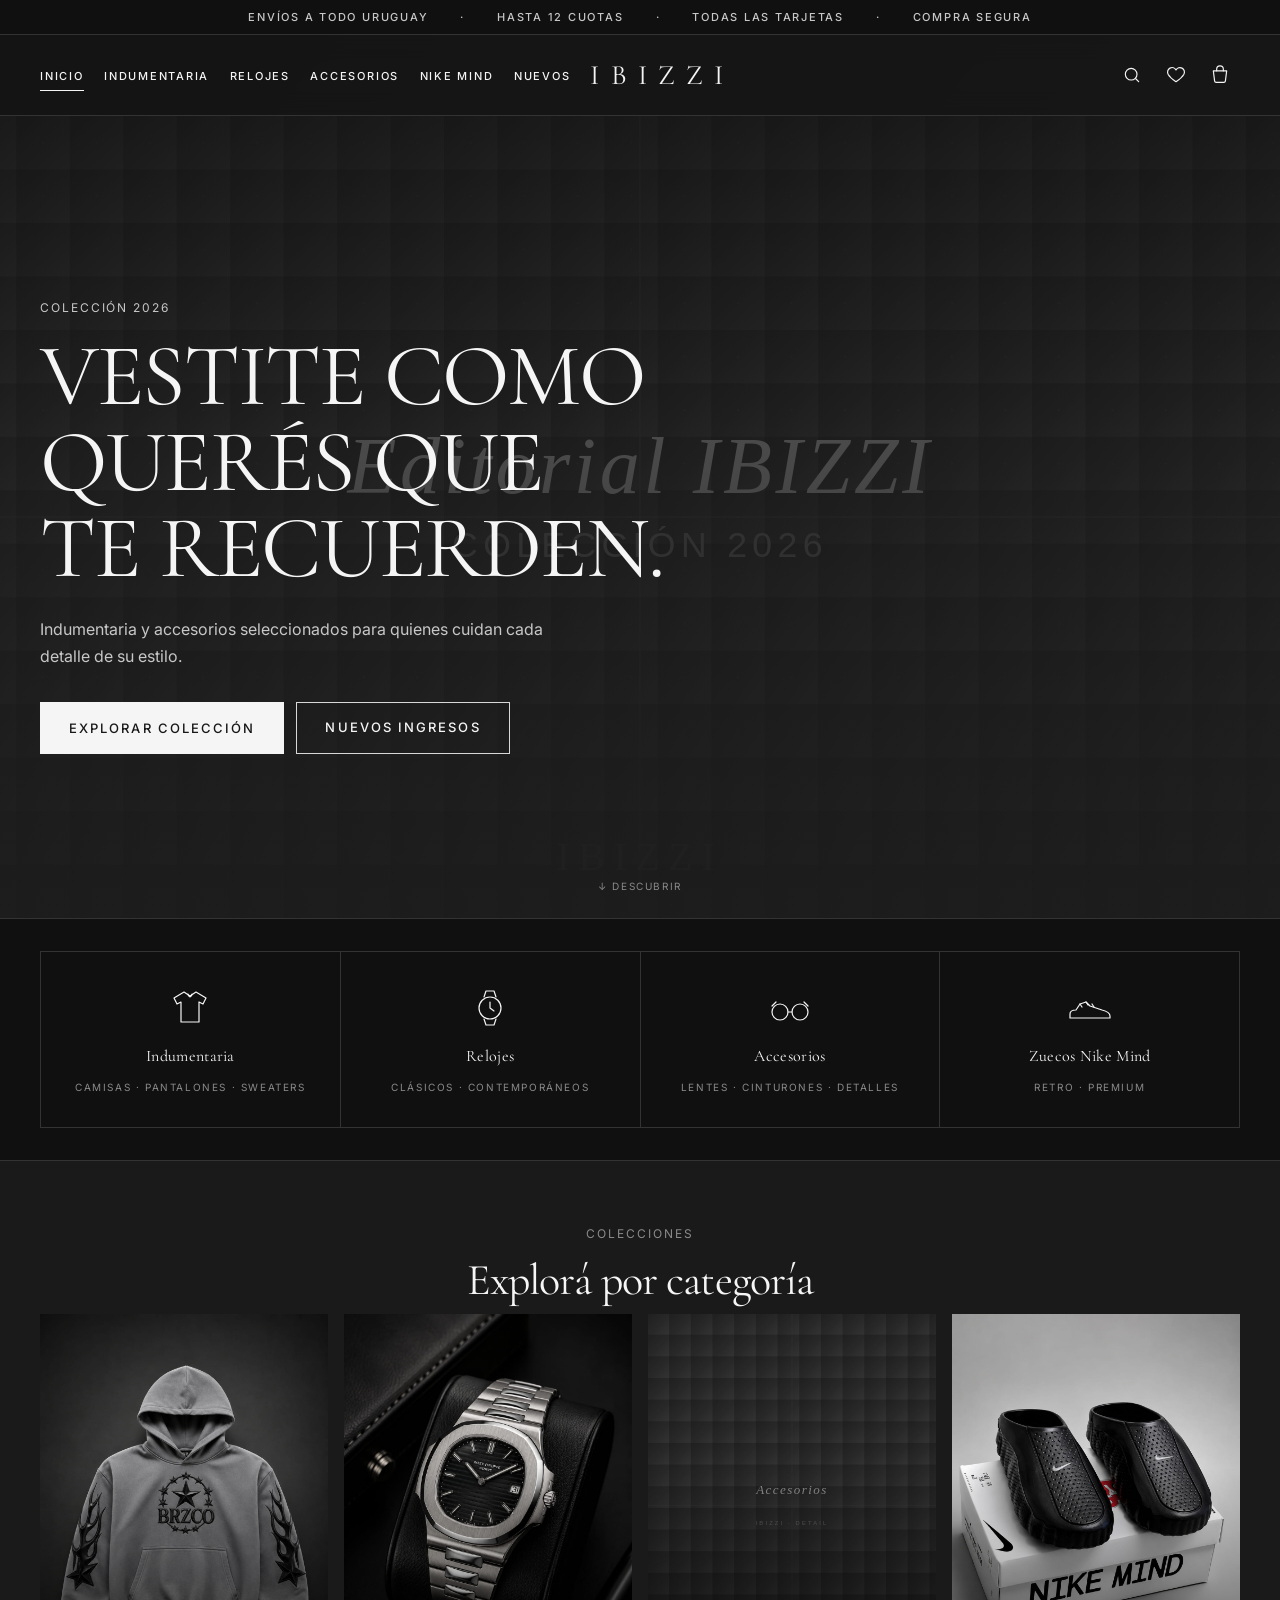
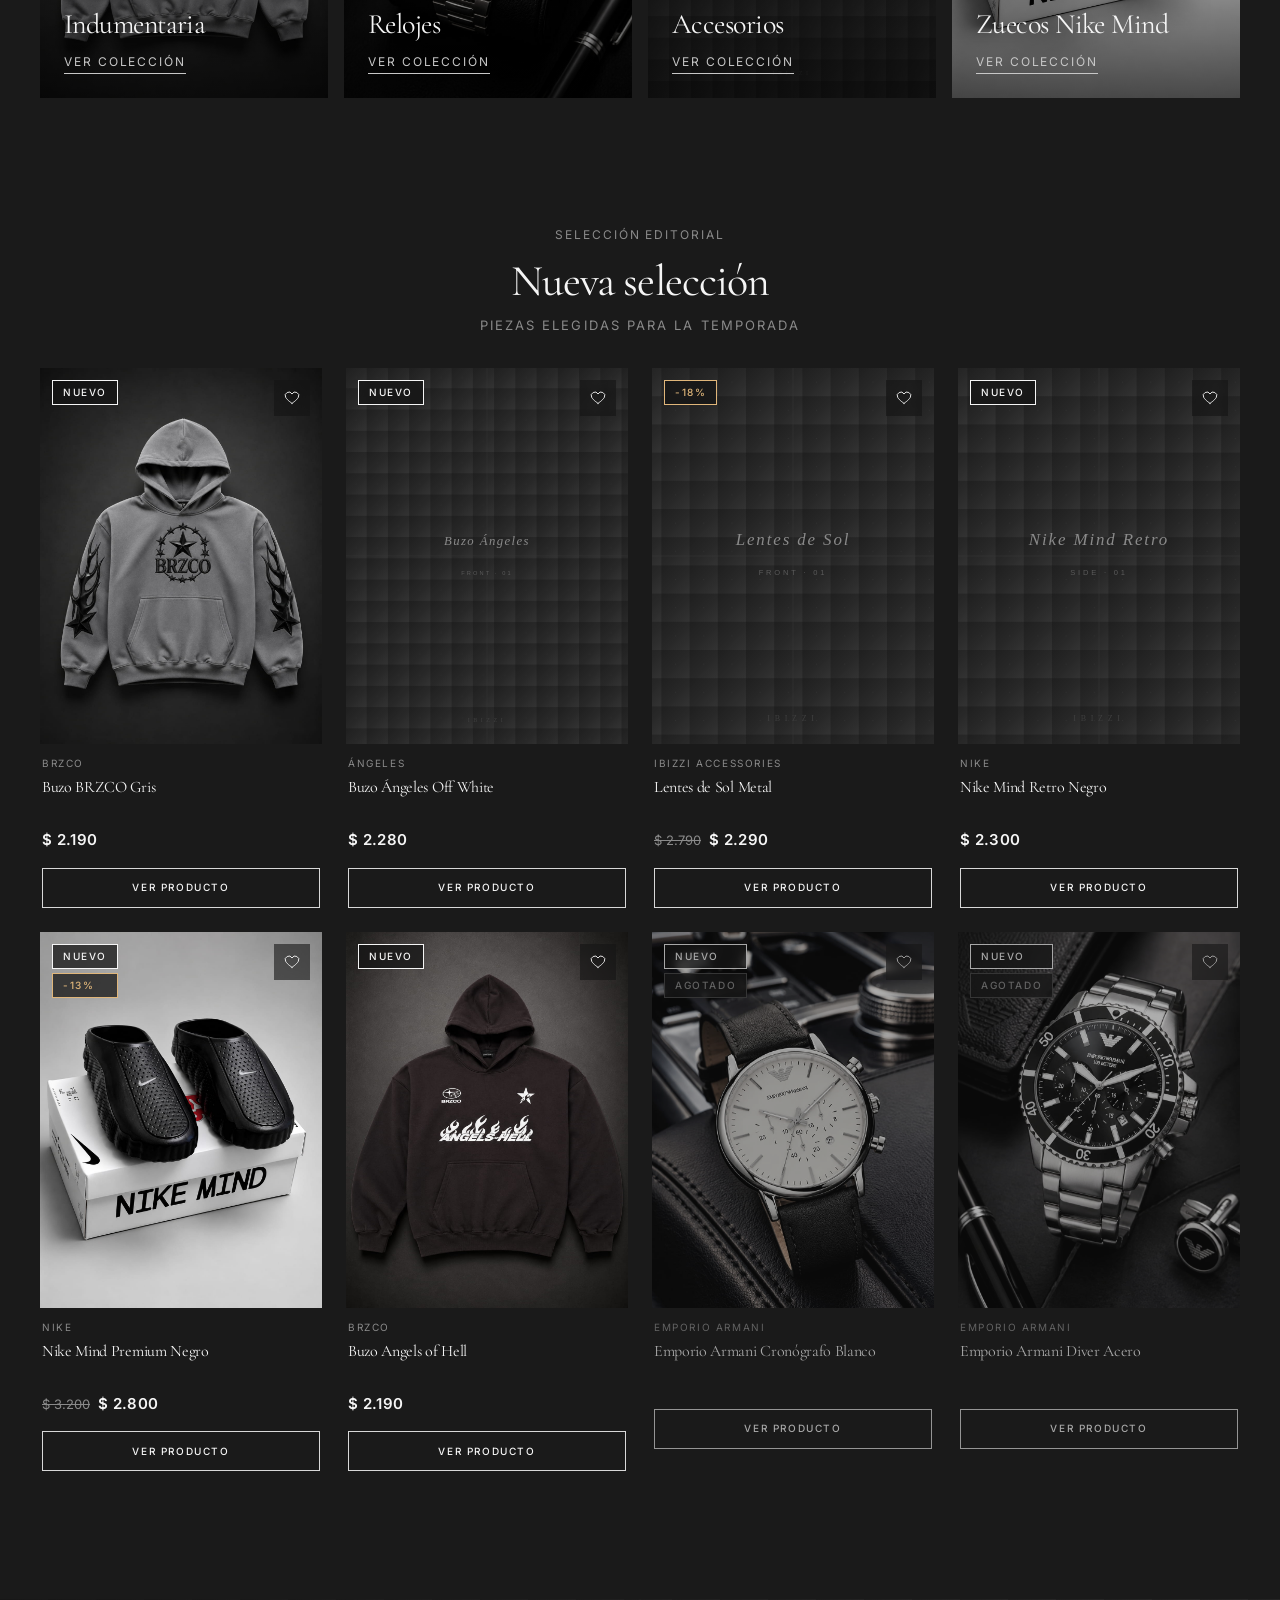
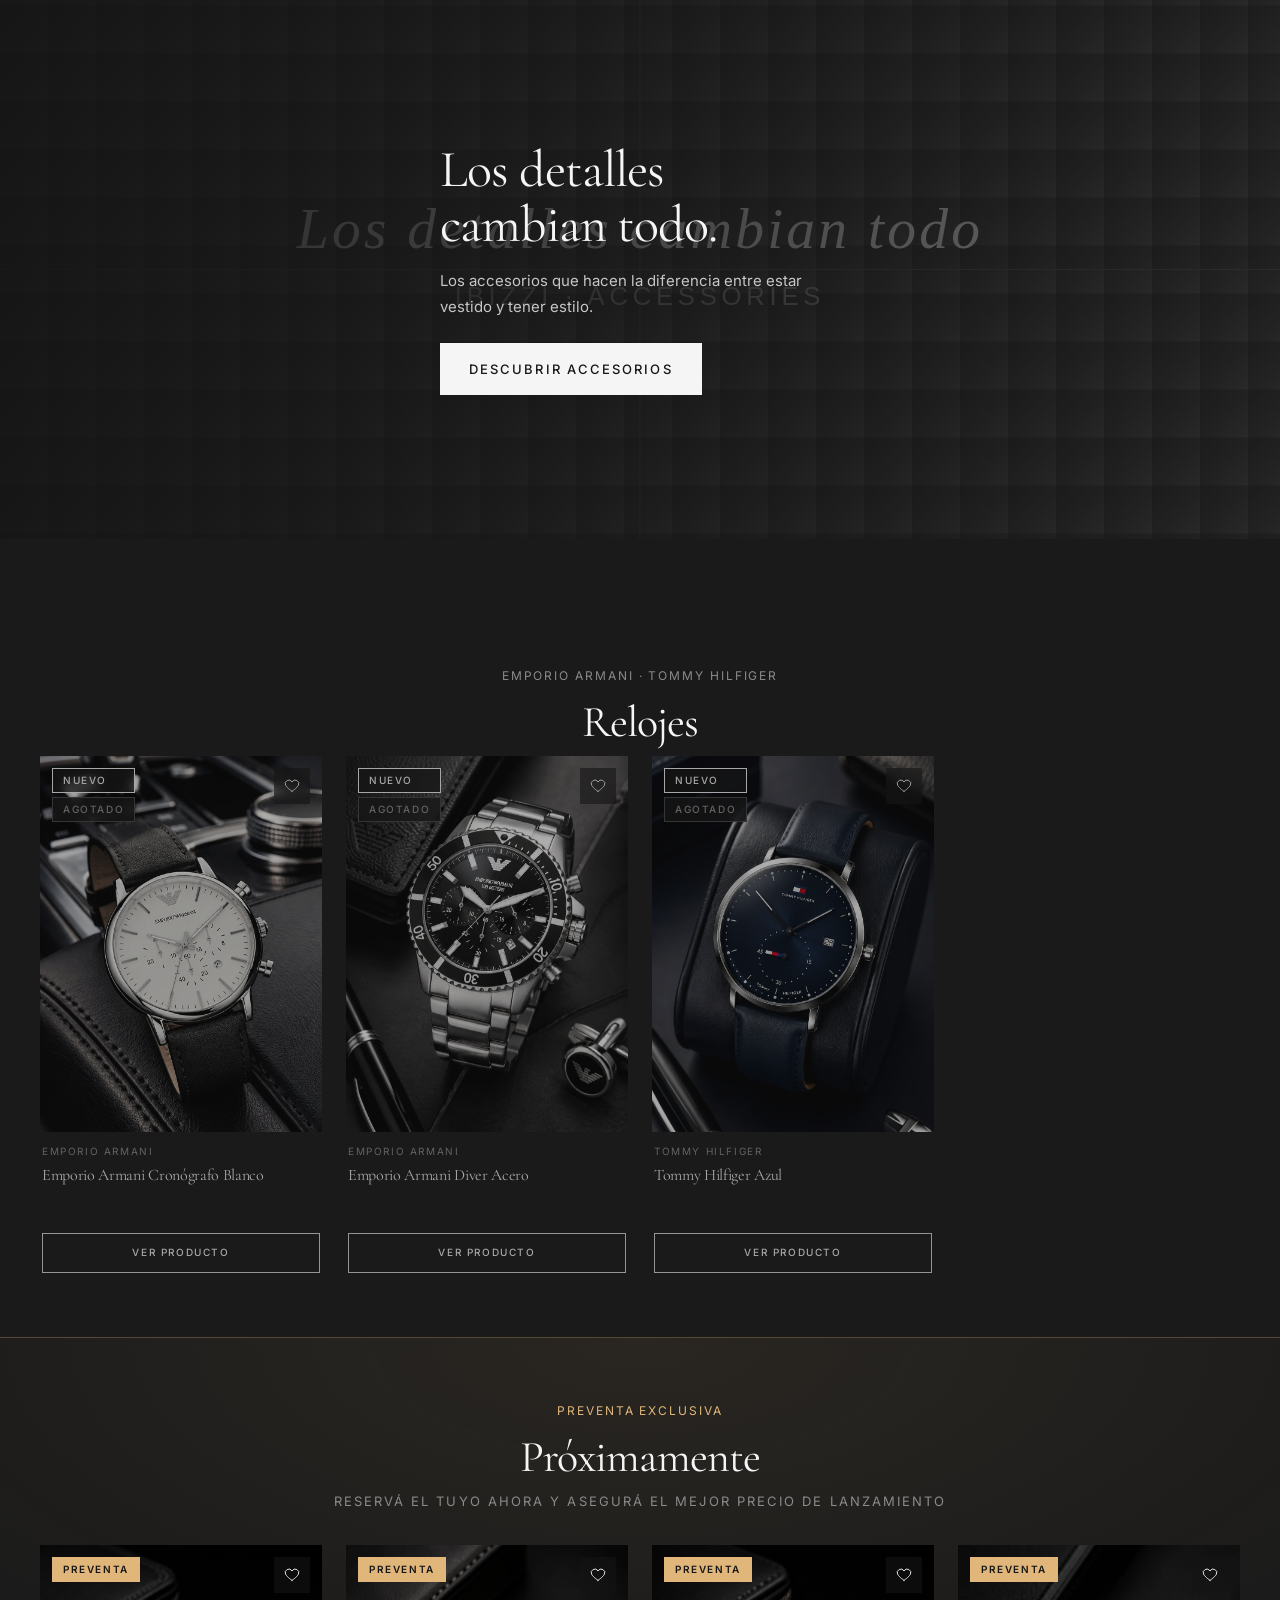
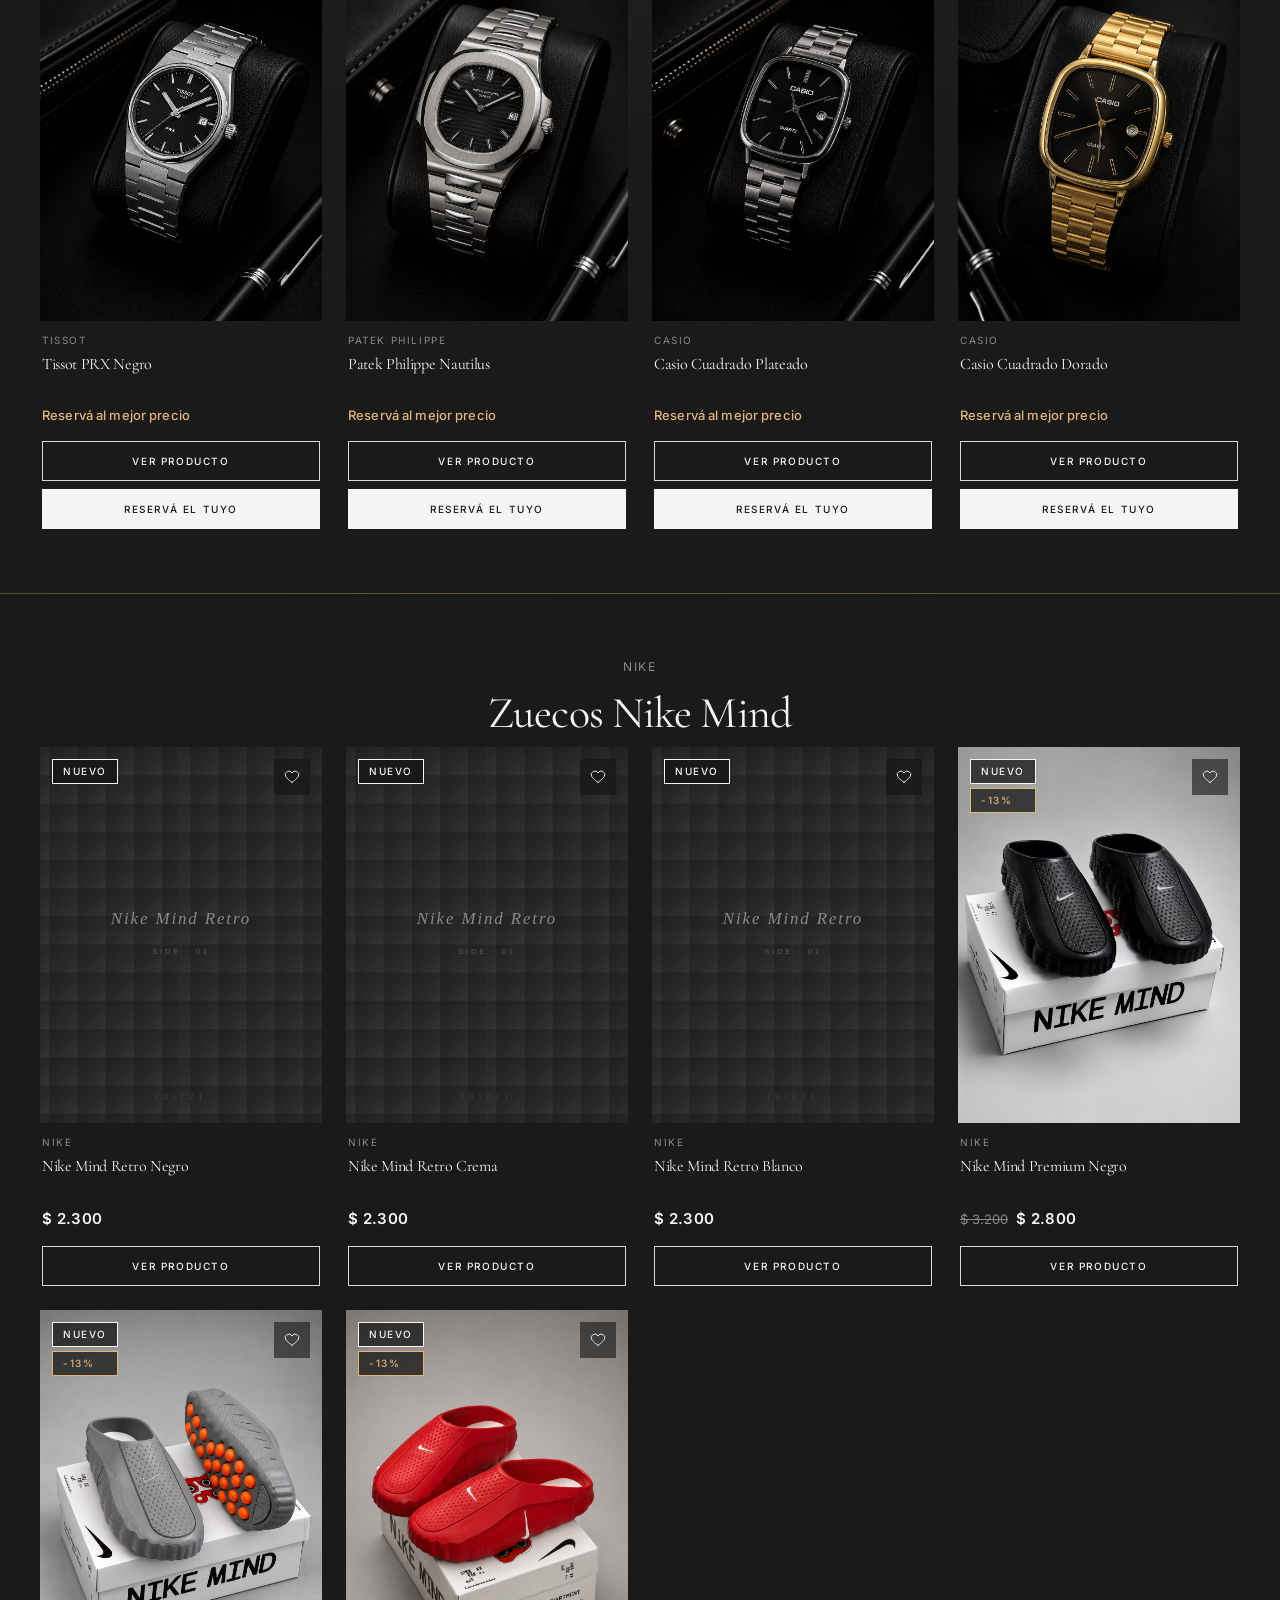
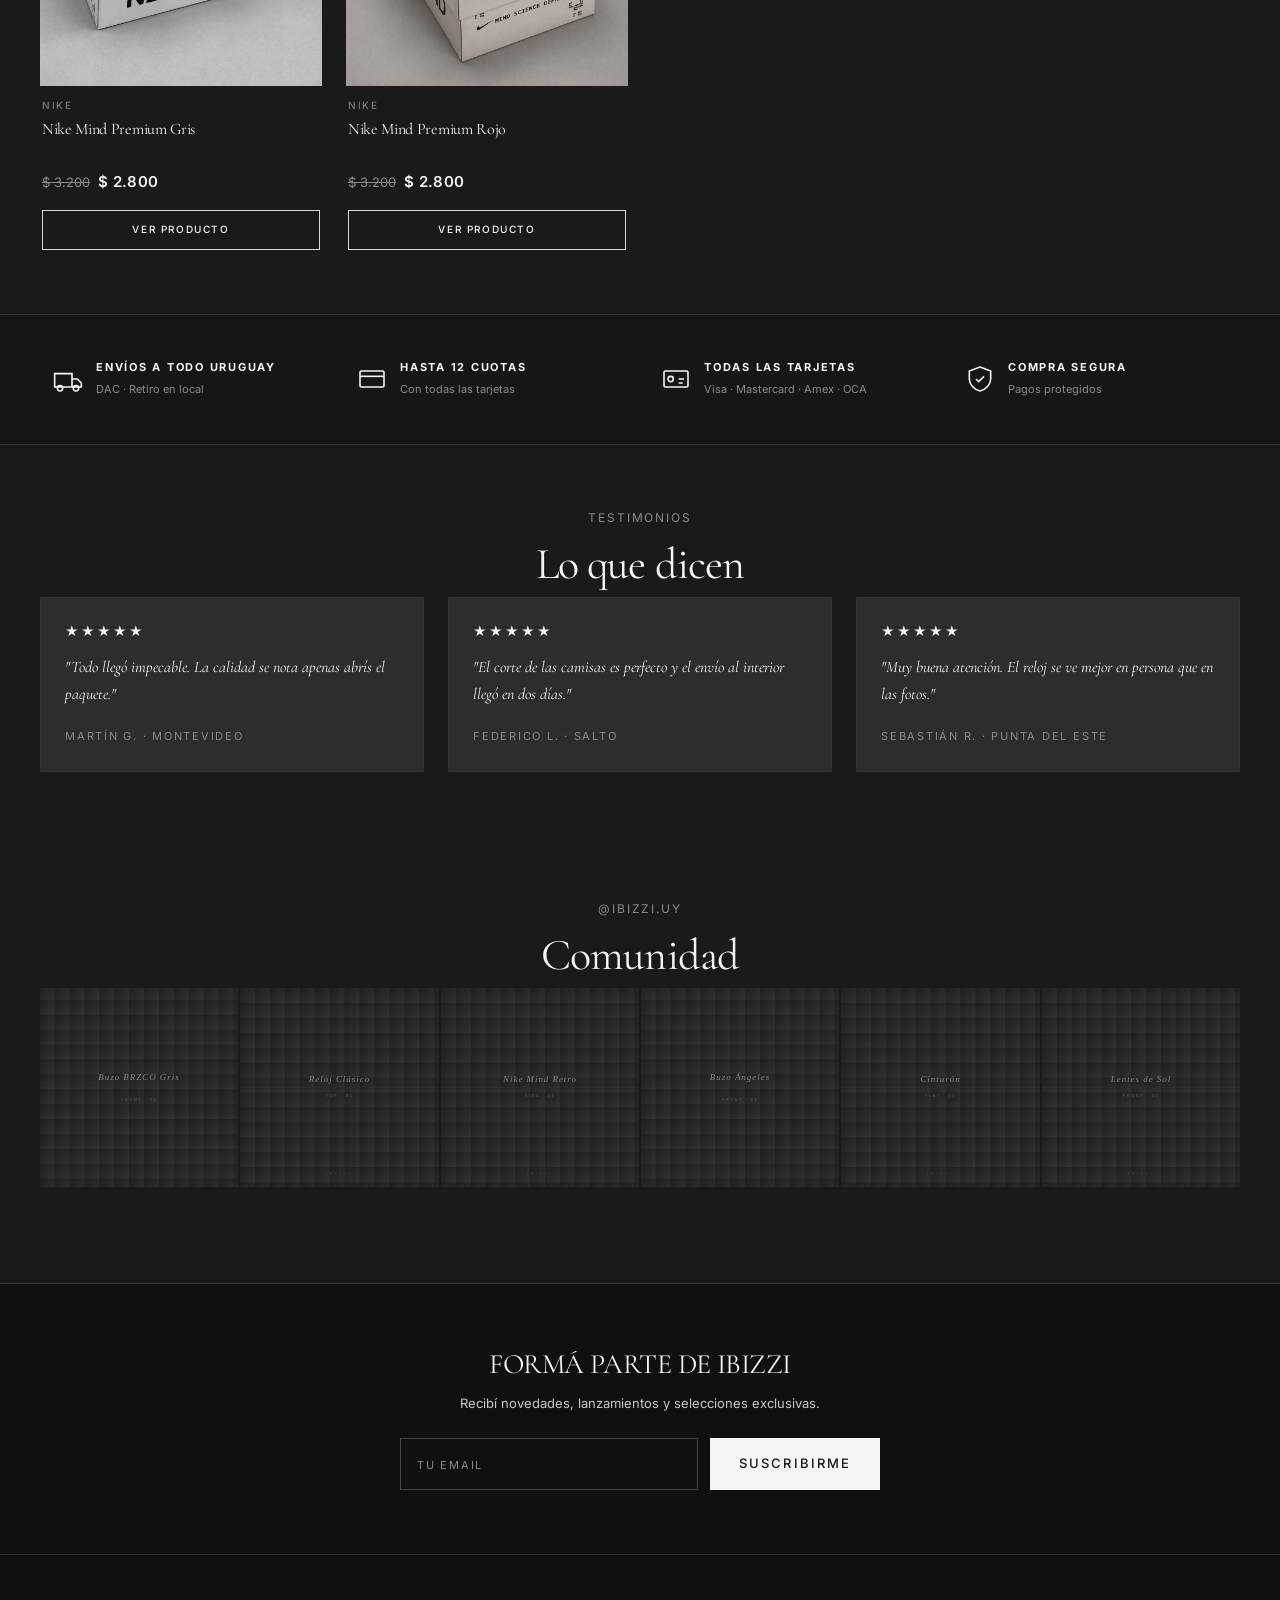
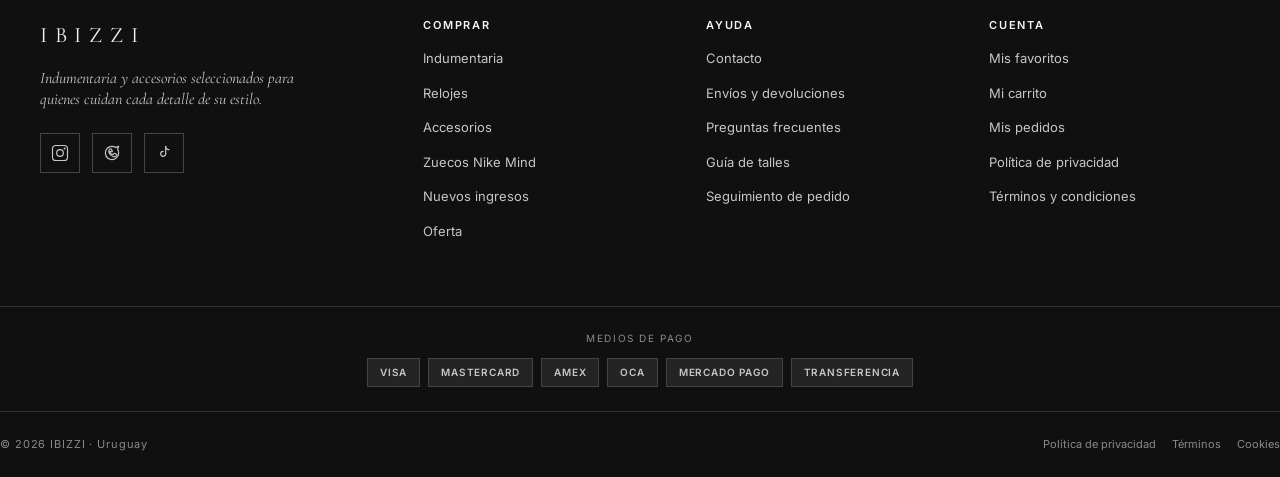
==== commit 7b6a5634: "Usa fotos reales de producto en las tiles de "Explora por categoria" La seccion del home reemplaza l" ====
--- a/index.html
+++ b/index.html
@@ -143,14 +143,14 @@
       <h2 class="section-title">Explorá por categoría</h2>
       <div class="categories-grid">
         <a href="products.html?category=indumentaria" class="category-tile">
-          <img src="assets/placeholders/cat-indumentaria.svg" alt="Indumentaria">
+          <img src="assets/products/buzo-brzco-gris-1.jpg" alt="Indumentaria" loading="lazy">
           <div class="category-tile-overlay">
             <span class="category-tile-name">Indumentaria</span>
             <span class="category-tile-cta">Ver colección</span>
           </div>
         </a>
         <a href="products.html?category=relojes" class="category-tile">
-          <img src="assets/placeholders/cat-relojes.svg" alt="Relojes">
+          <img src="assets/products/reloj-patek-nautilus-acero-1.jpg" alt="Relojes" loading="lazy">
           <div class="category-tile-overlay">
             <span class="category-tile-name">Relojes</span>
             <span class="category-tile-cta">Ver colección</span>
@@ -164,7 +164,7 @@
           </div>
         </a>
         <a href="products.html?category=zuecos%20nike%20mind" class="category-tile">
-          <img src="assets/placeholders/cat-zapatillas.svg" alt="Zuecos Nike Mind">
+          <img src="assets/products/nike-mind-premium-negro-1.jpg" alt="Zuecos Nike Mind" loading="lazy">
           <div class="category-tile-overlay">
             <span class="category-tile-name">Zuecos Nike Mind</span>
             <span class="category-tile-cta">Ver colección</span>
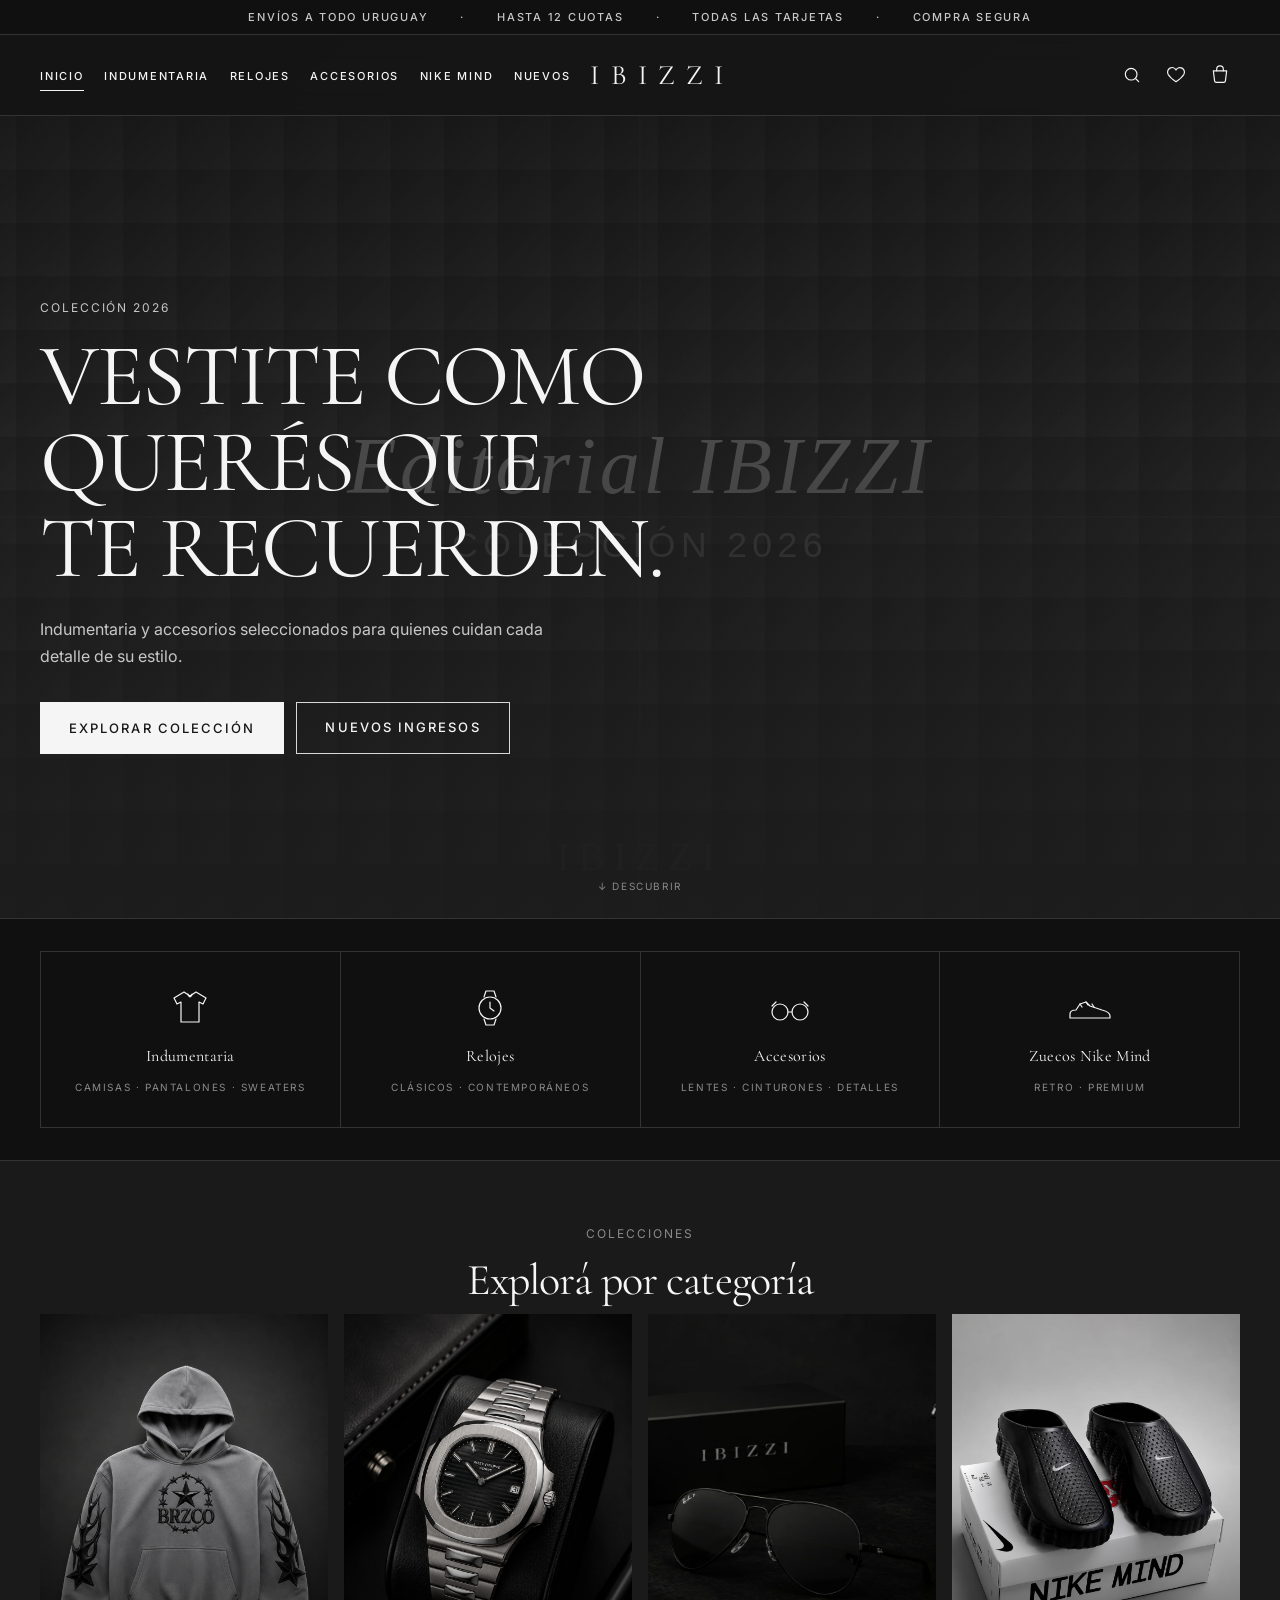
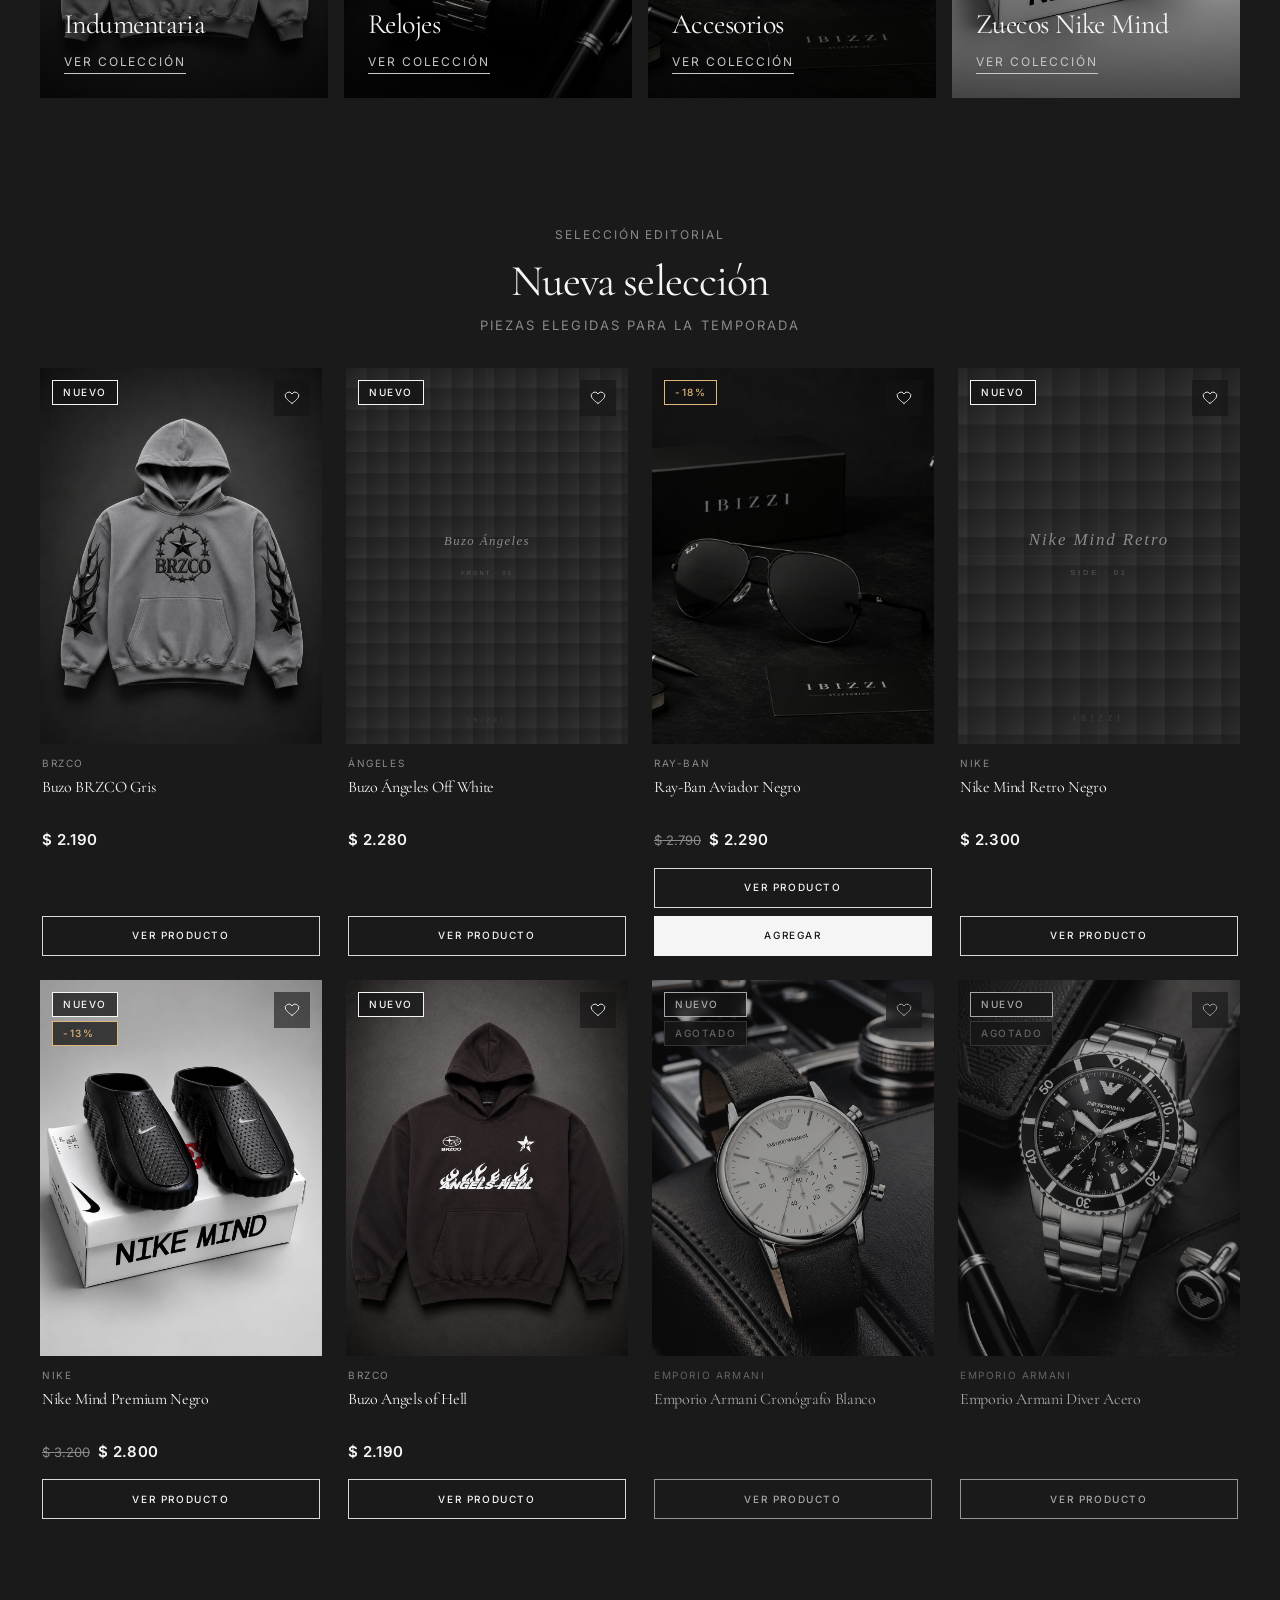
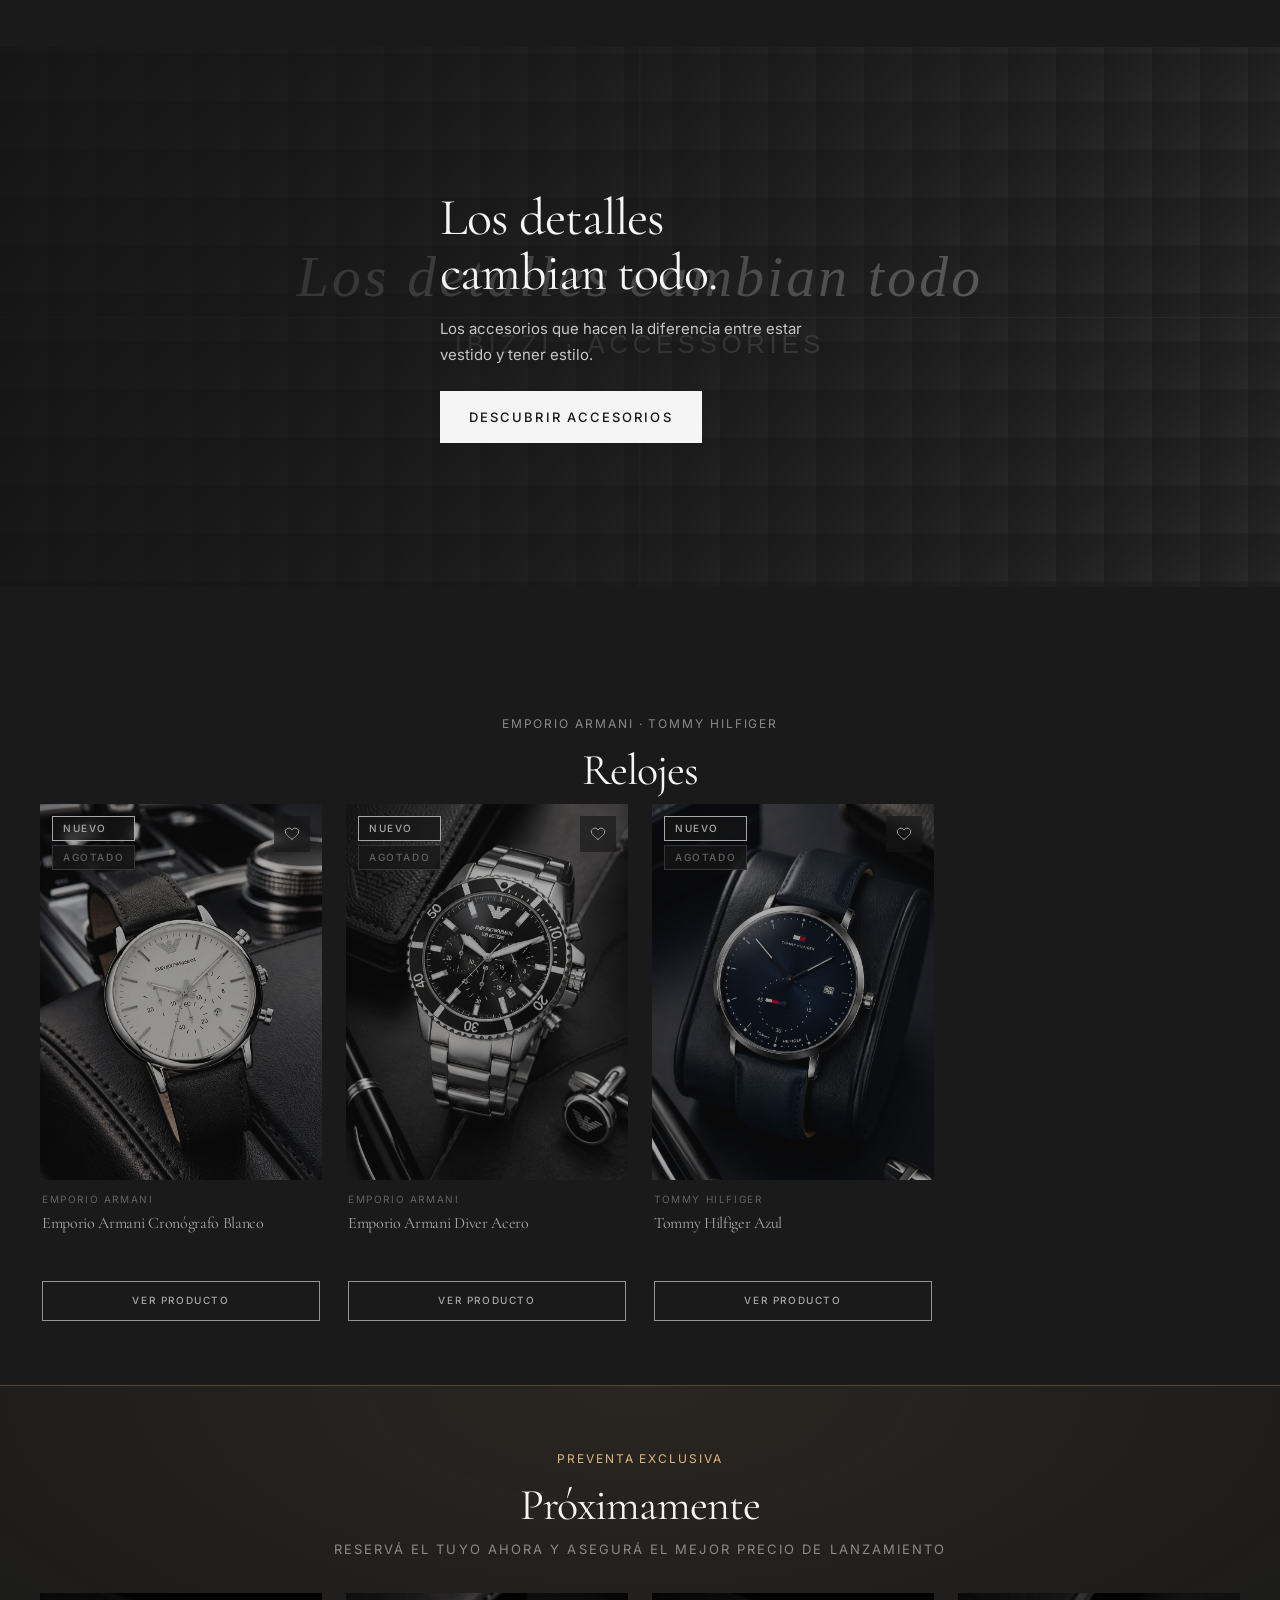
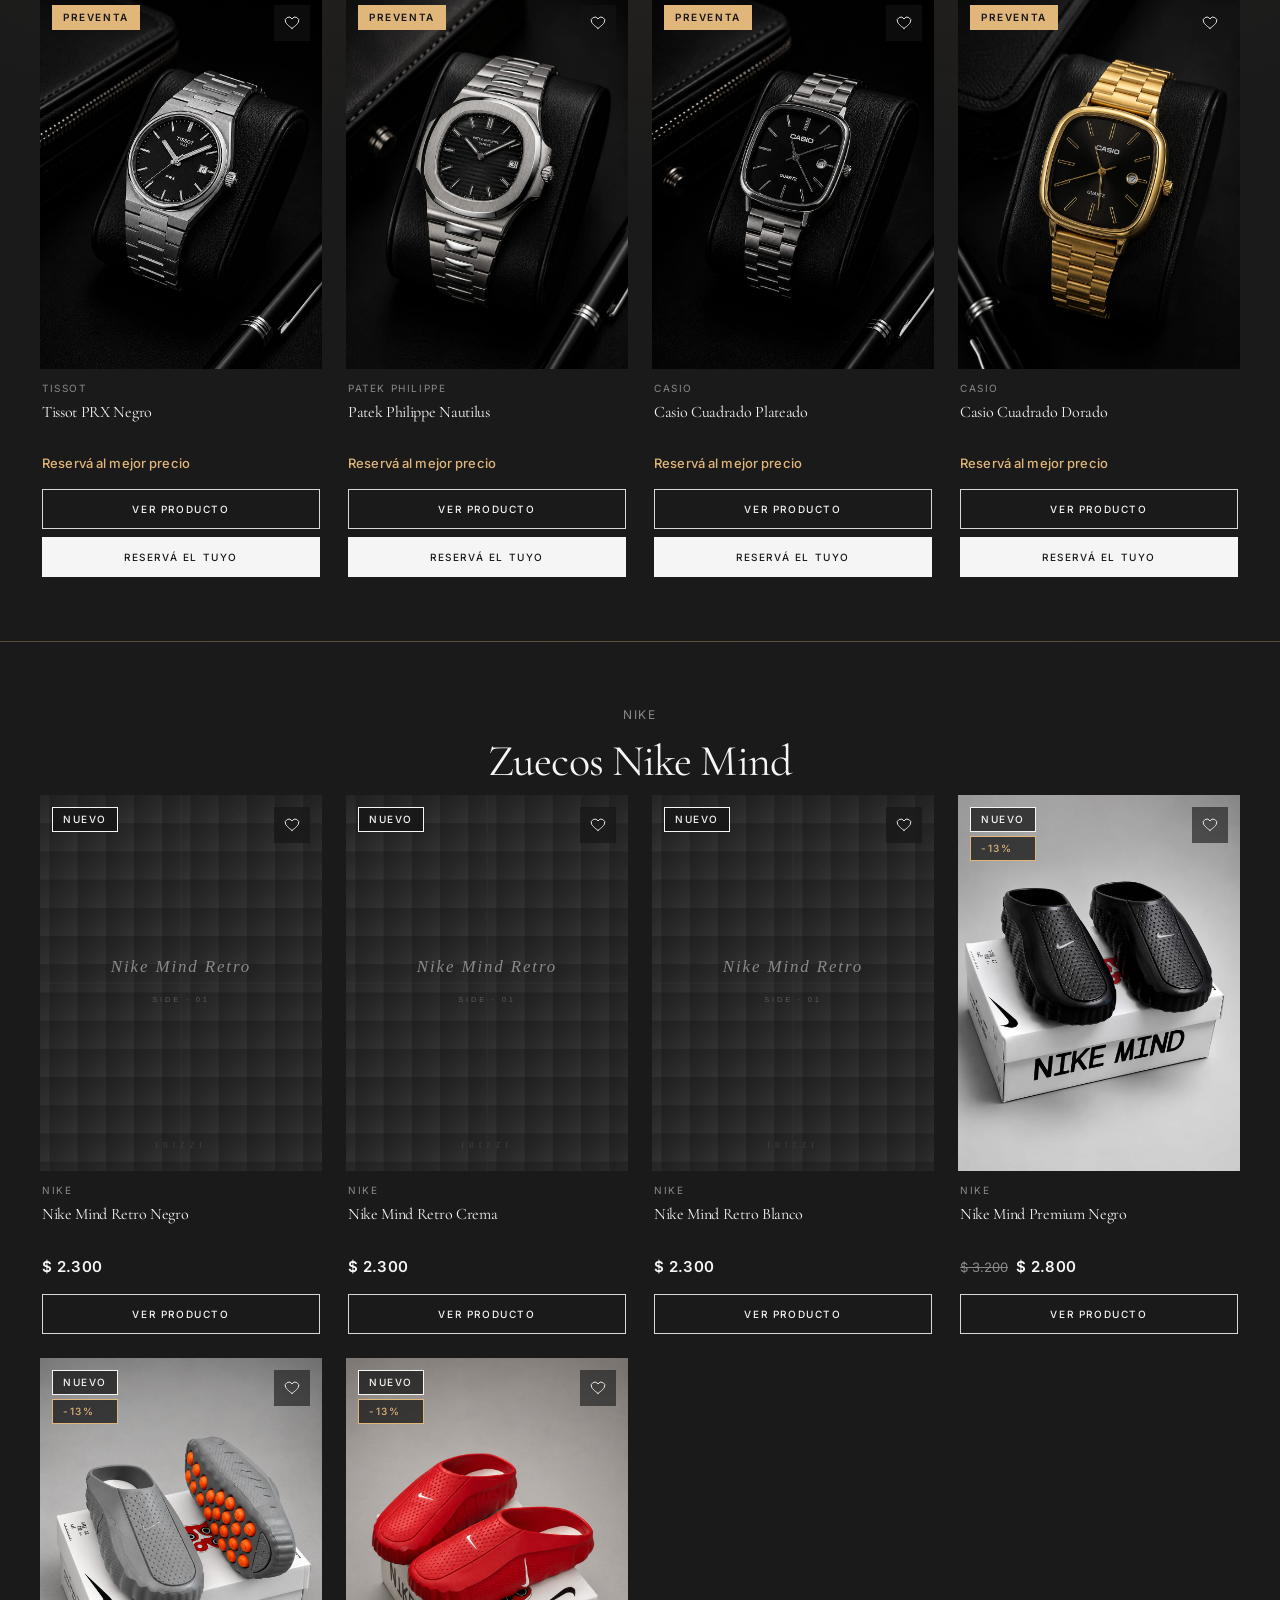
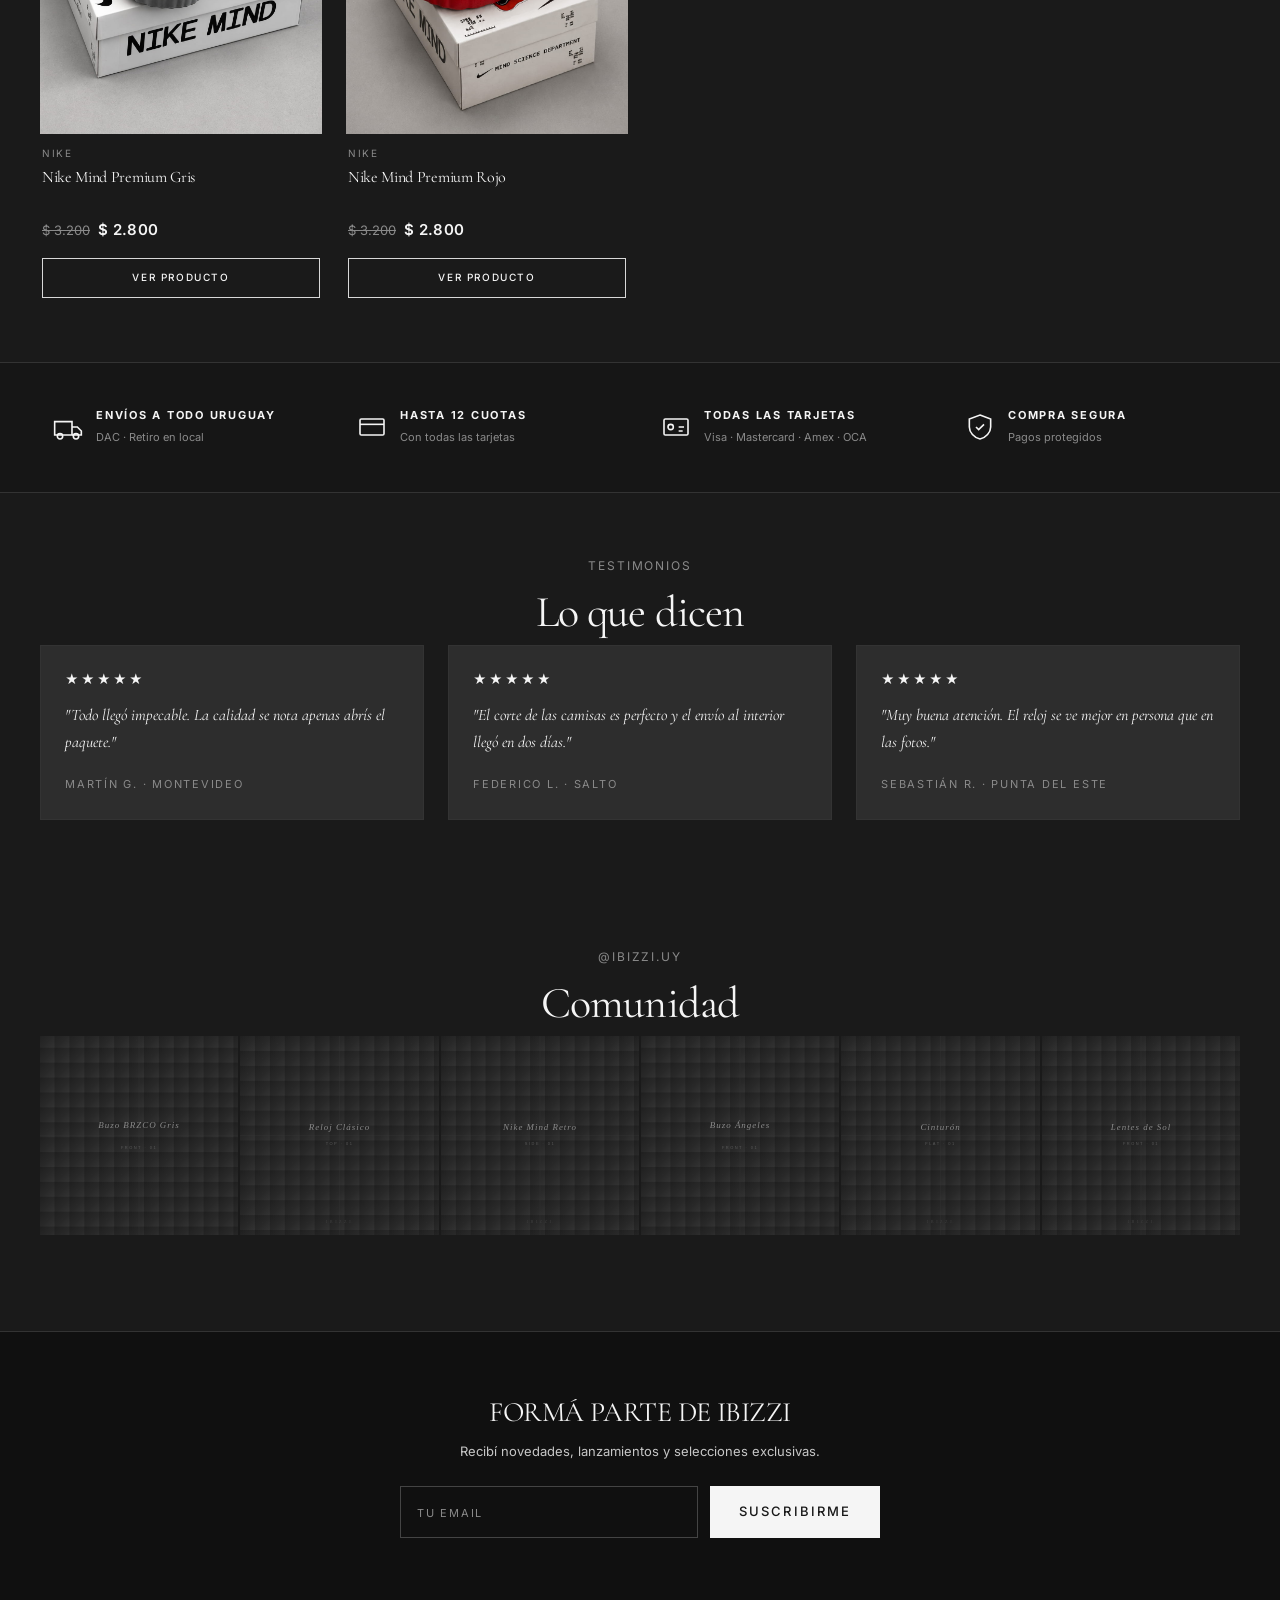
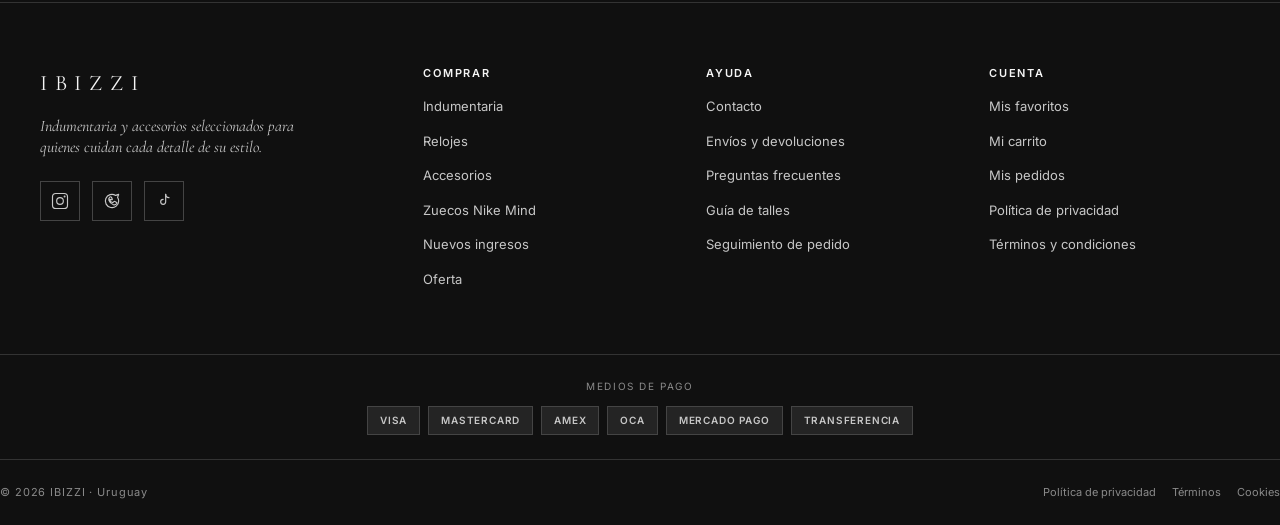
==== commit 2b2c35b4: "Carga accesorios reales, alinea las cards y vincula color con foto Accesorios (reemplazan los produc" ====
--- a/index.html
+++ b/index.html
@@ -157,7 +157,7 @@
           </div>
         </a>
         <a href="products.html?category=accesorios" class="category-tile">
-          <img src="assets/placeholders/cat-accesorios.svg" alt="Accesorios">
+          <img src="assets/products/ray-ban-aviador-negro-1.jpg" alt="Accesorios" loading="lazy">
           <div class="category-tile-overlay">
             <span class="category-tile-name">Accesorios</span>
             <span class="category-tile-cta">Ver colección</span>
--- a/css/product-card.css
+++ b/css/product-card.css
@@ -7,6 +7,9 @@
   position: relative;
   display: flex;
   flex-direction: column;
+  /* Llena la celda del grid: en una fila todas las cards quedan igual de
+     altas, así los botones se pueden alinear al fondo. */
+  height: 100%;
   background-color: transparent;
   transition: var(--transition-base);
 }
@@ -82,6 +85,8 @@
   flex-direction: column;
   gap: var(--space-1);
   padding-inline: 2px;
+  /* Ocupa el alto sobrante para que las acciones puedan ir al fondo. */
+  flex: 1;
 }
 
 .product-card-brand {
@@ -127,7 +132,10 @@
 }
 
 .product-card-actions {
-  margin-top: var(--space-3);
+  /* auto empuja las acciones al fondo (alinea los botones entre cards);
+     el padding garantiza un mínimo de aire sobre el botón. */
+  margin-top: auto;
+  padding-top: var(--space-3);
   display: flex;
   flex-direction: column;
   gap: var(--space-2);
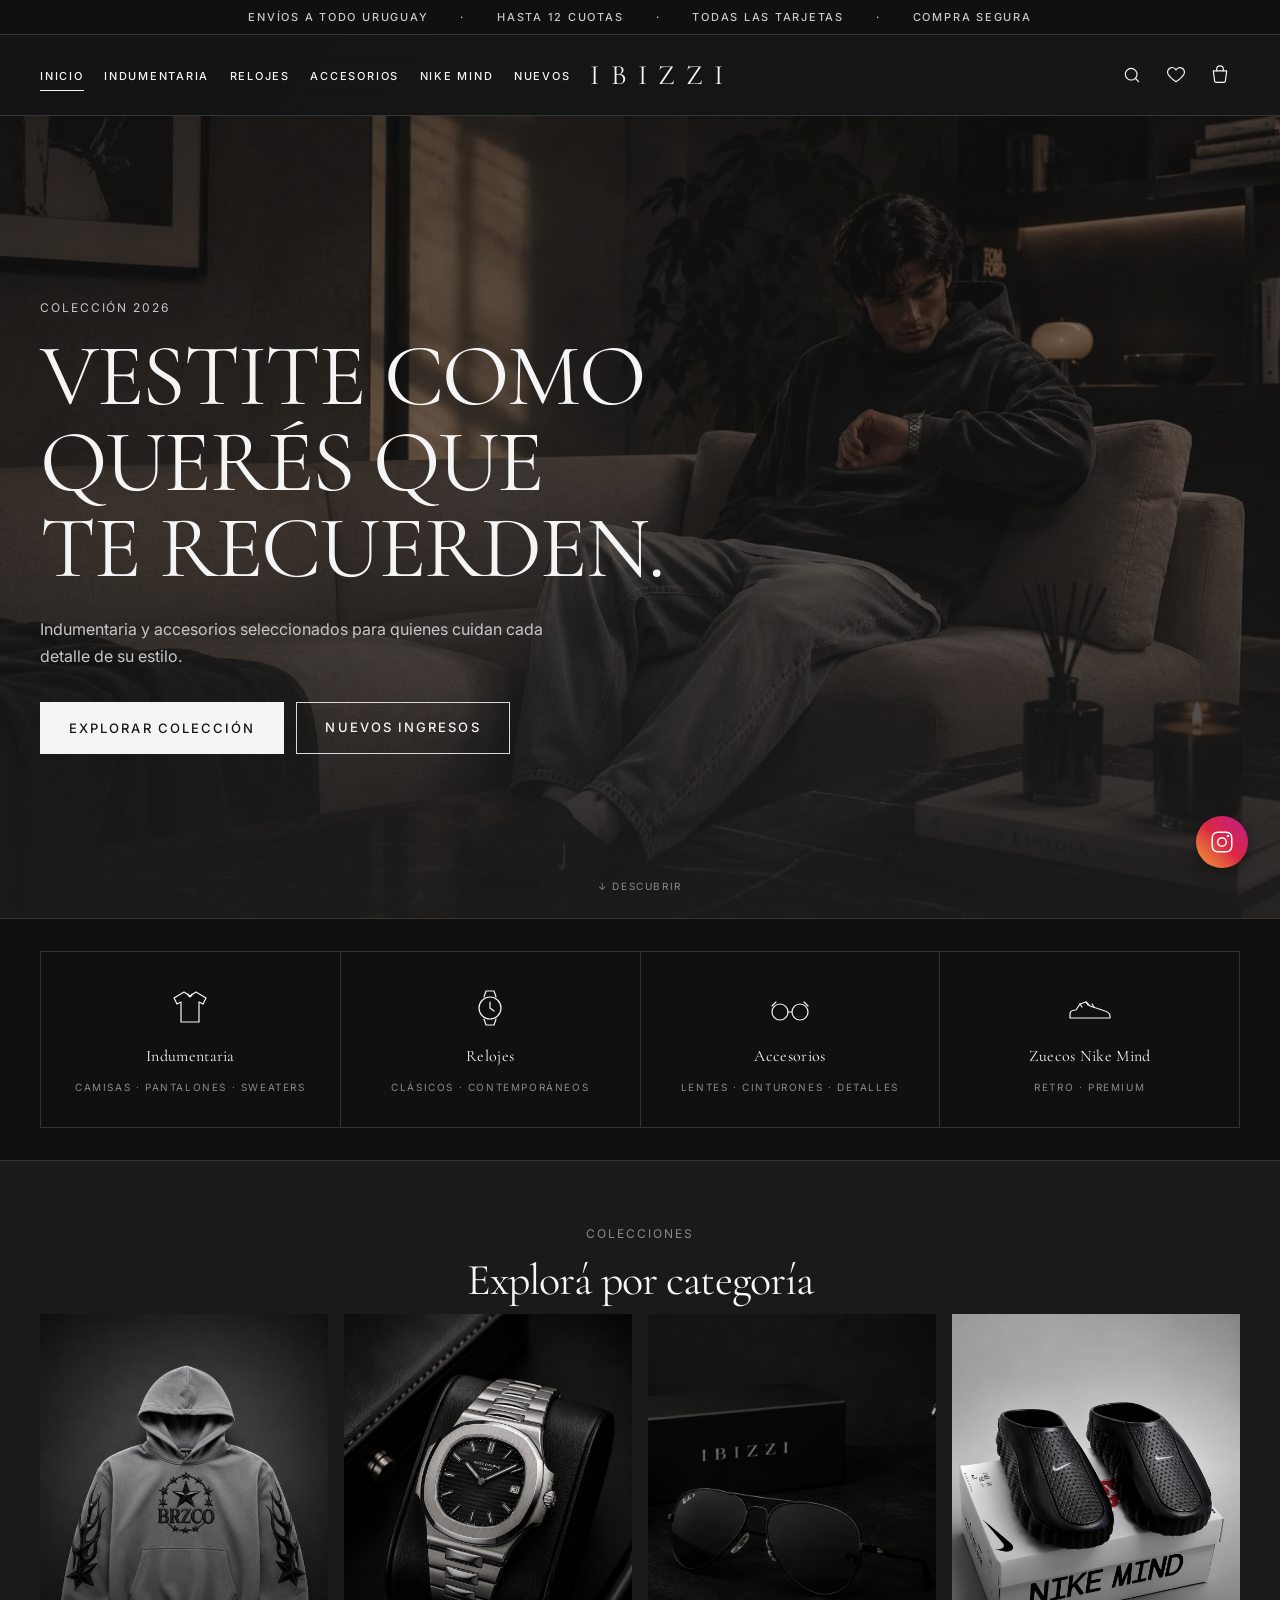
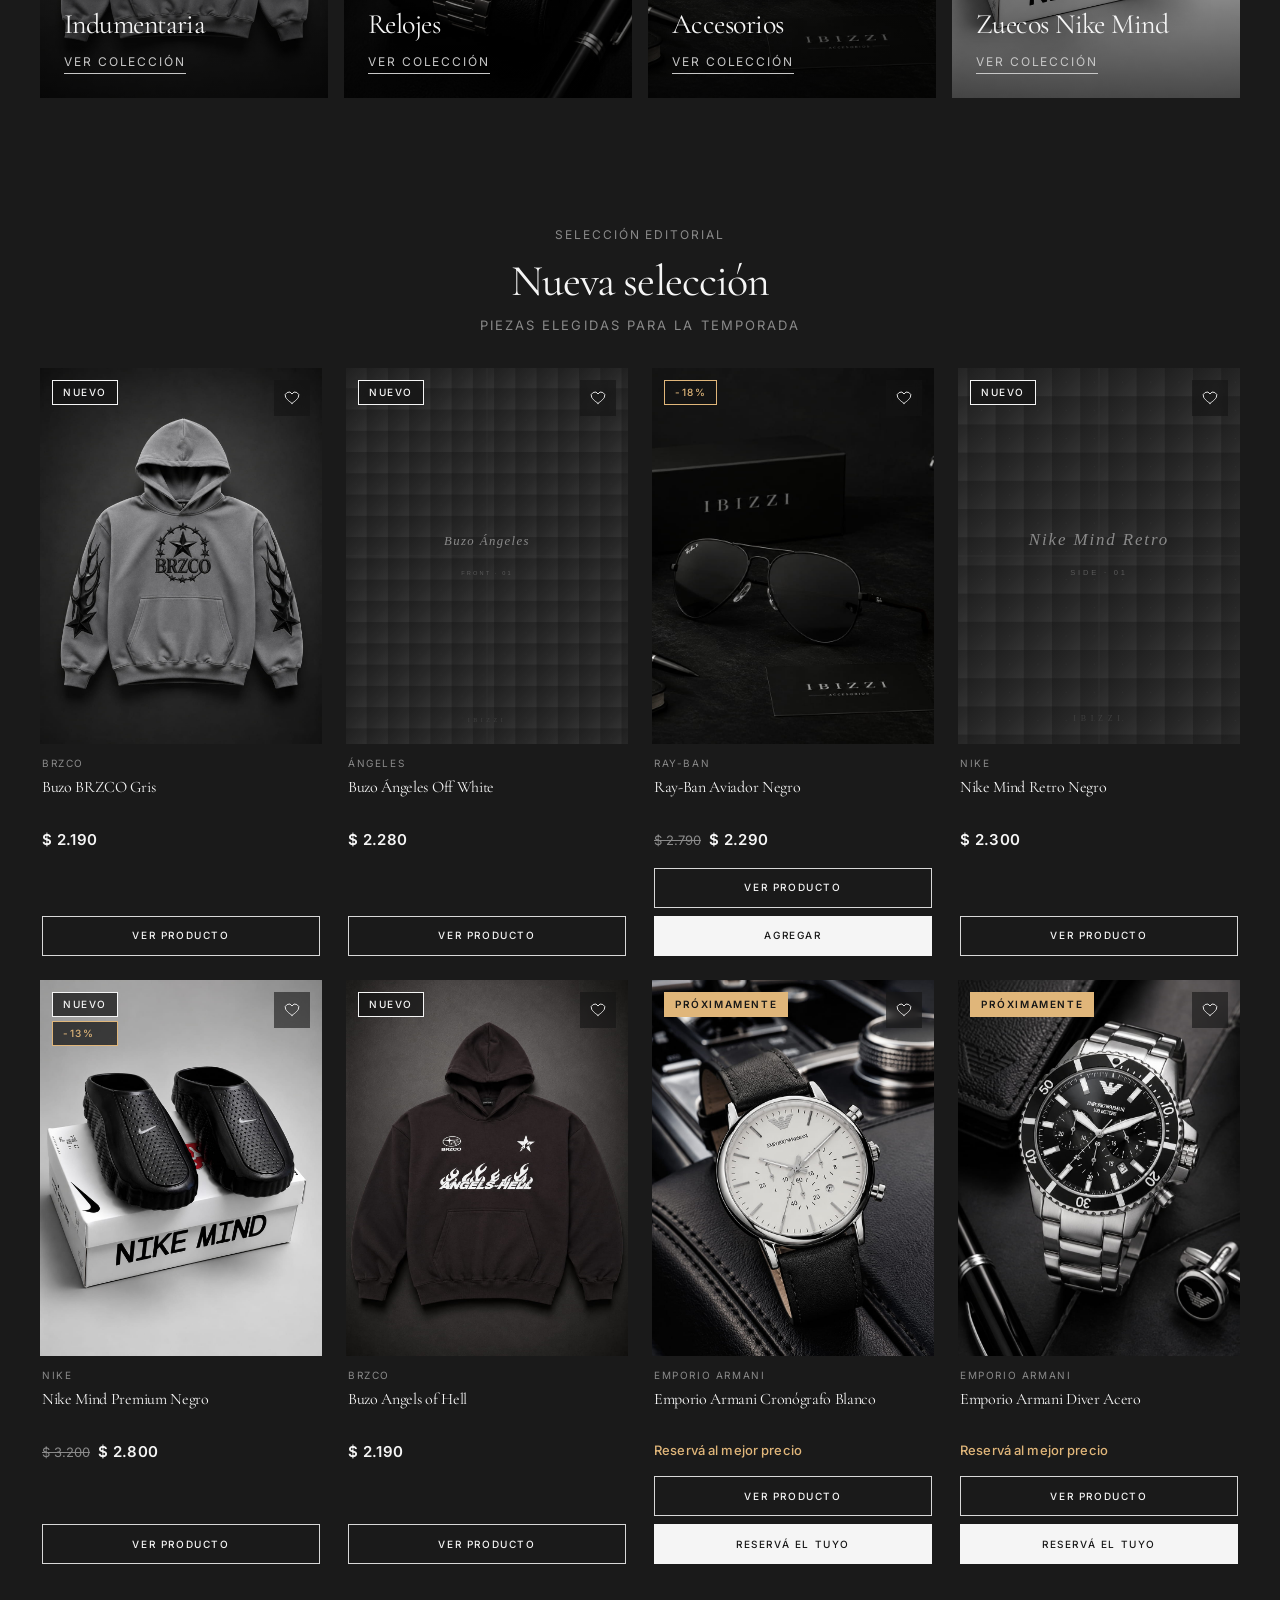
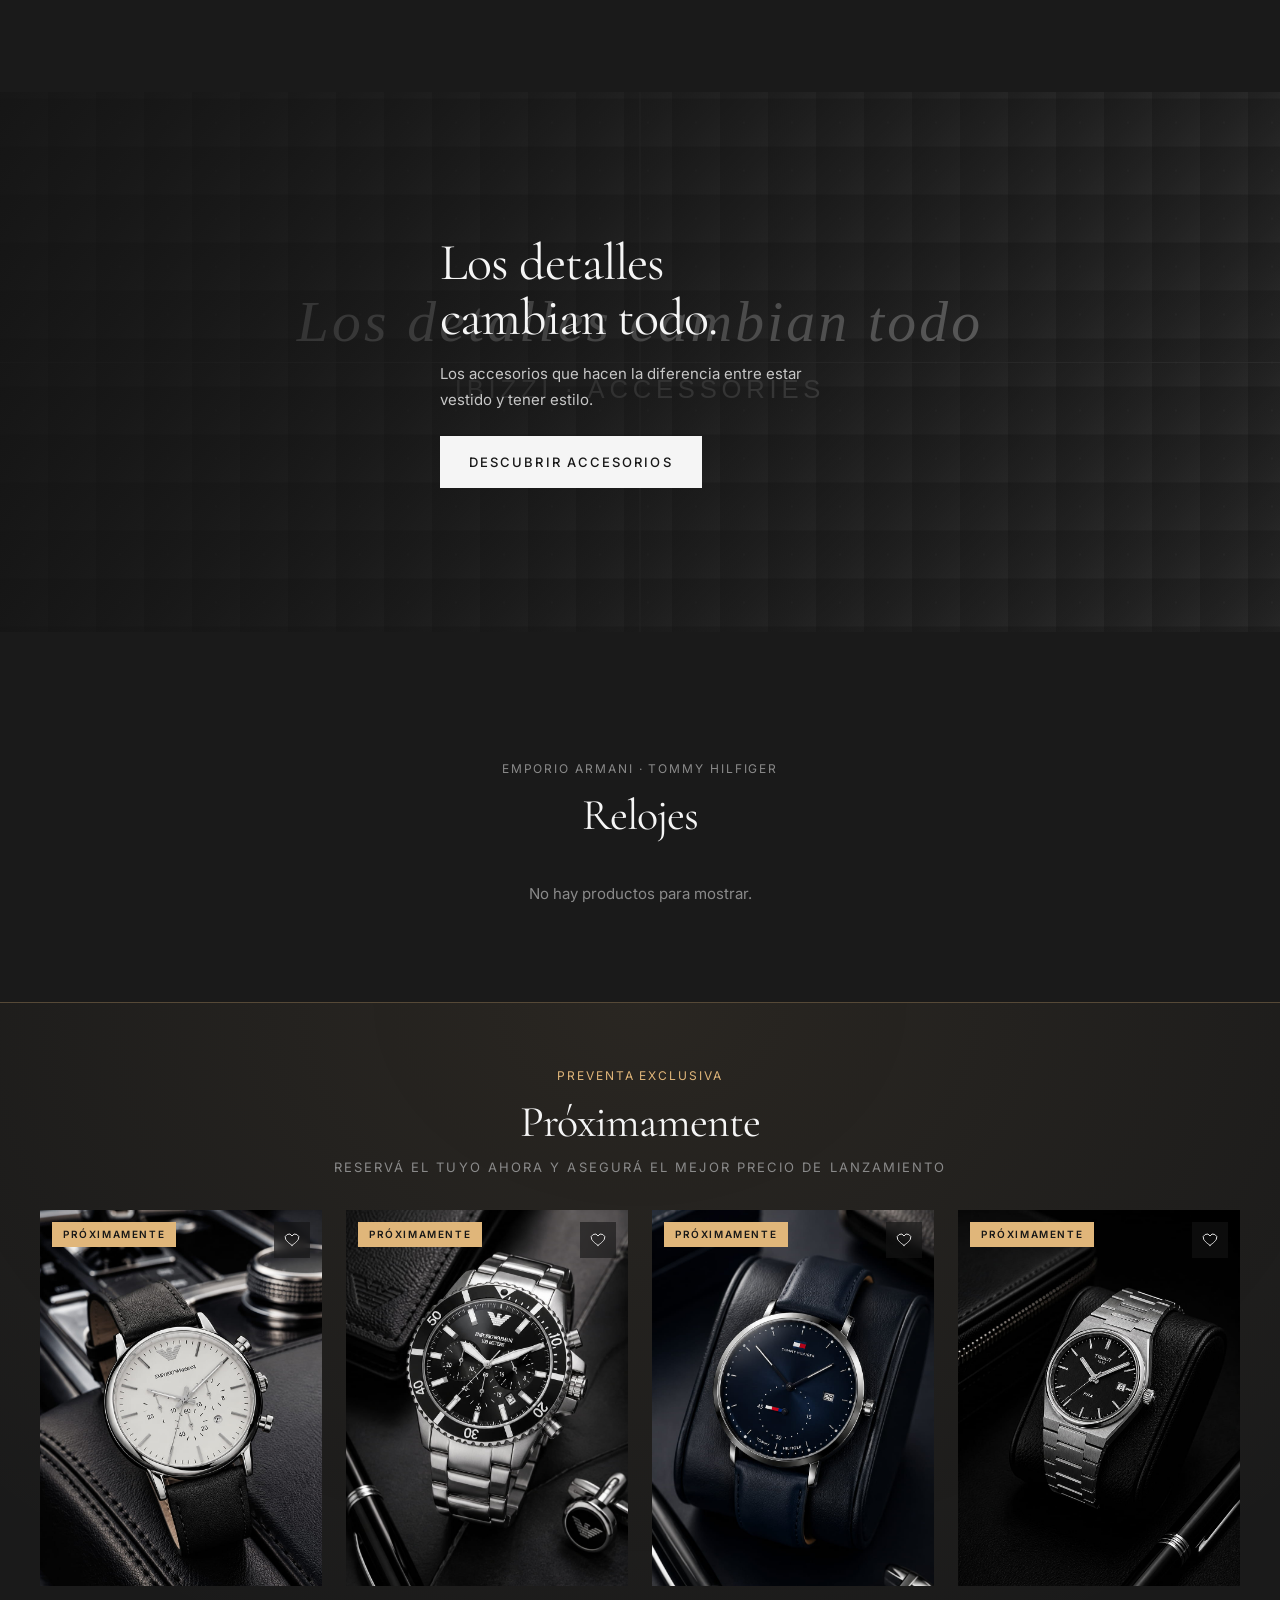
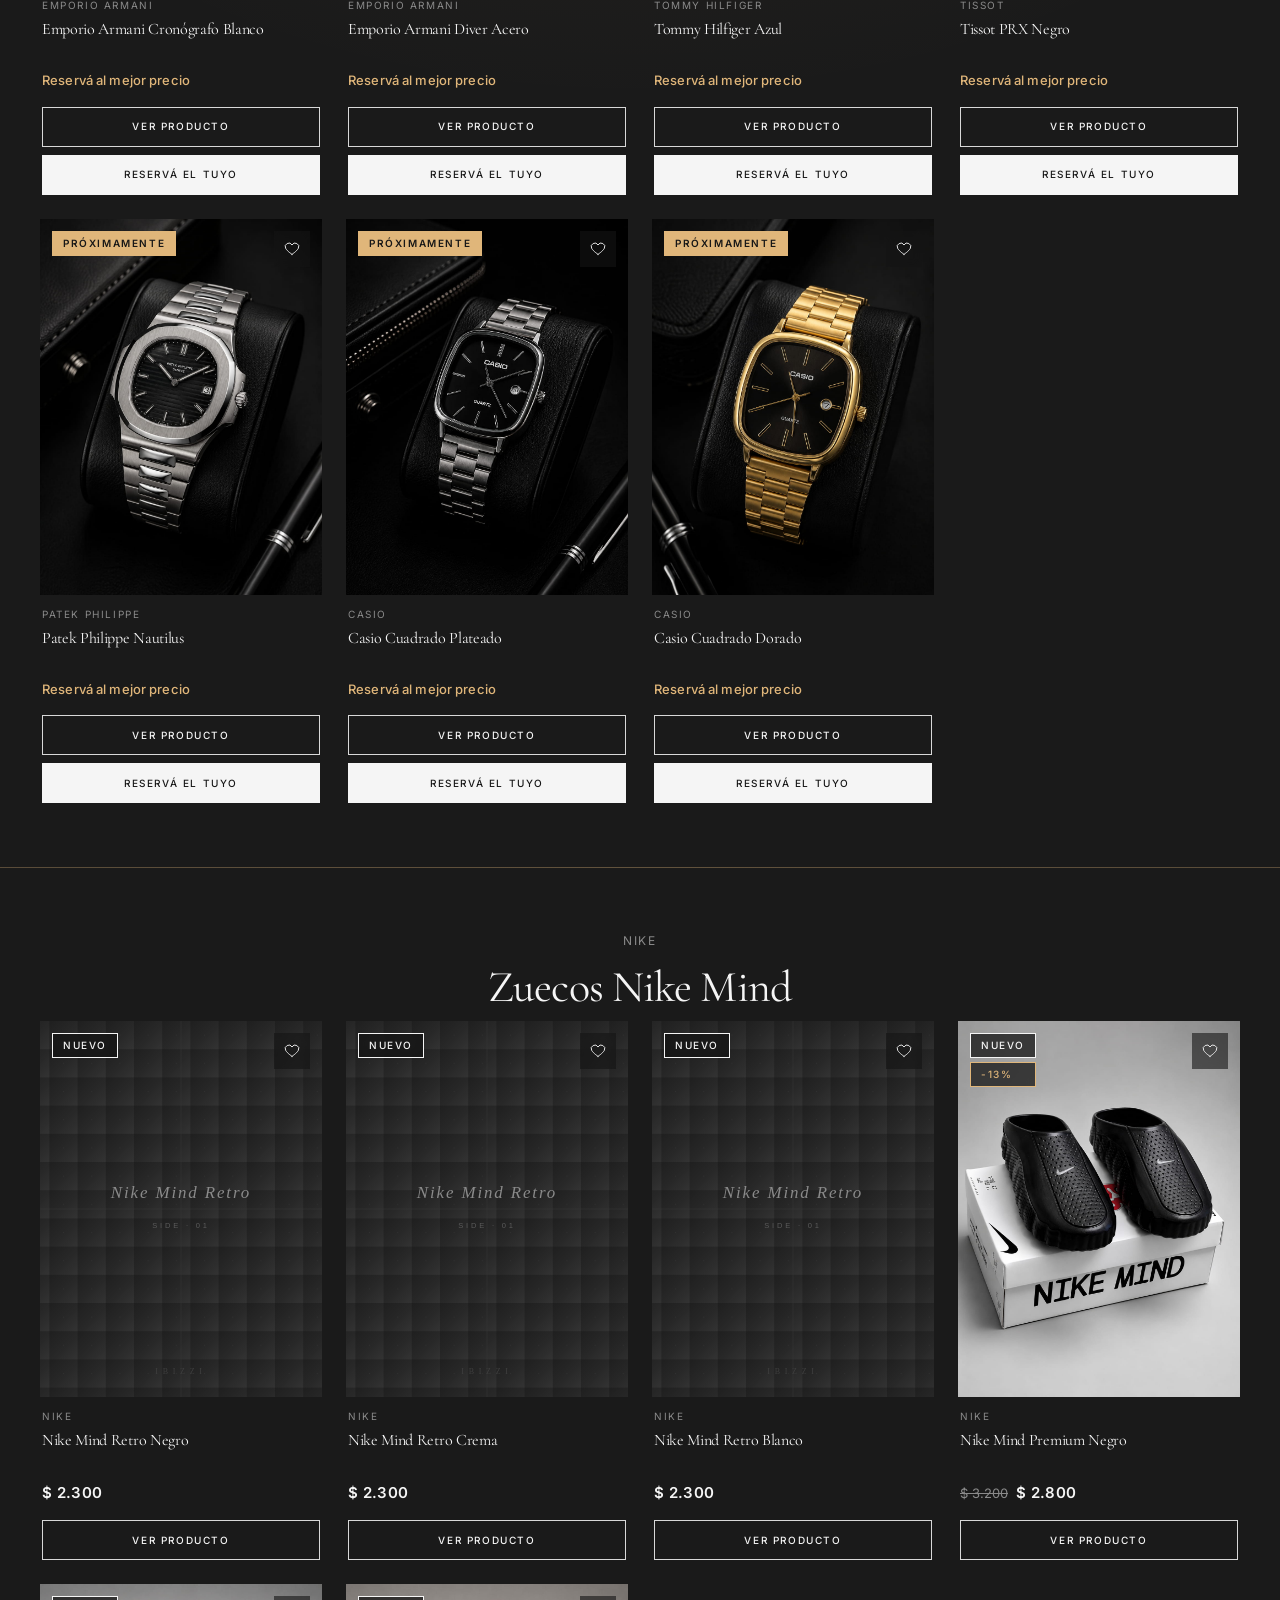
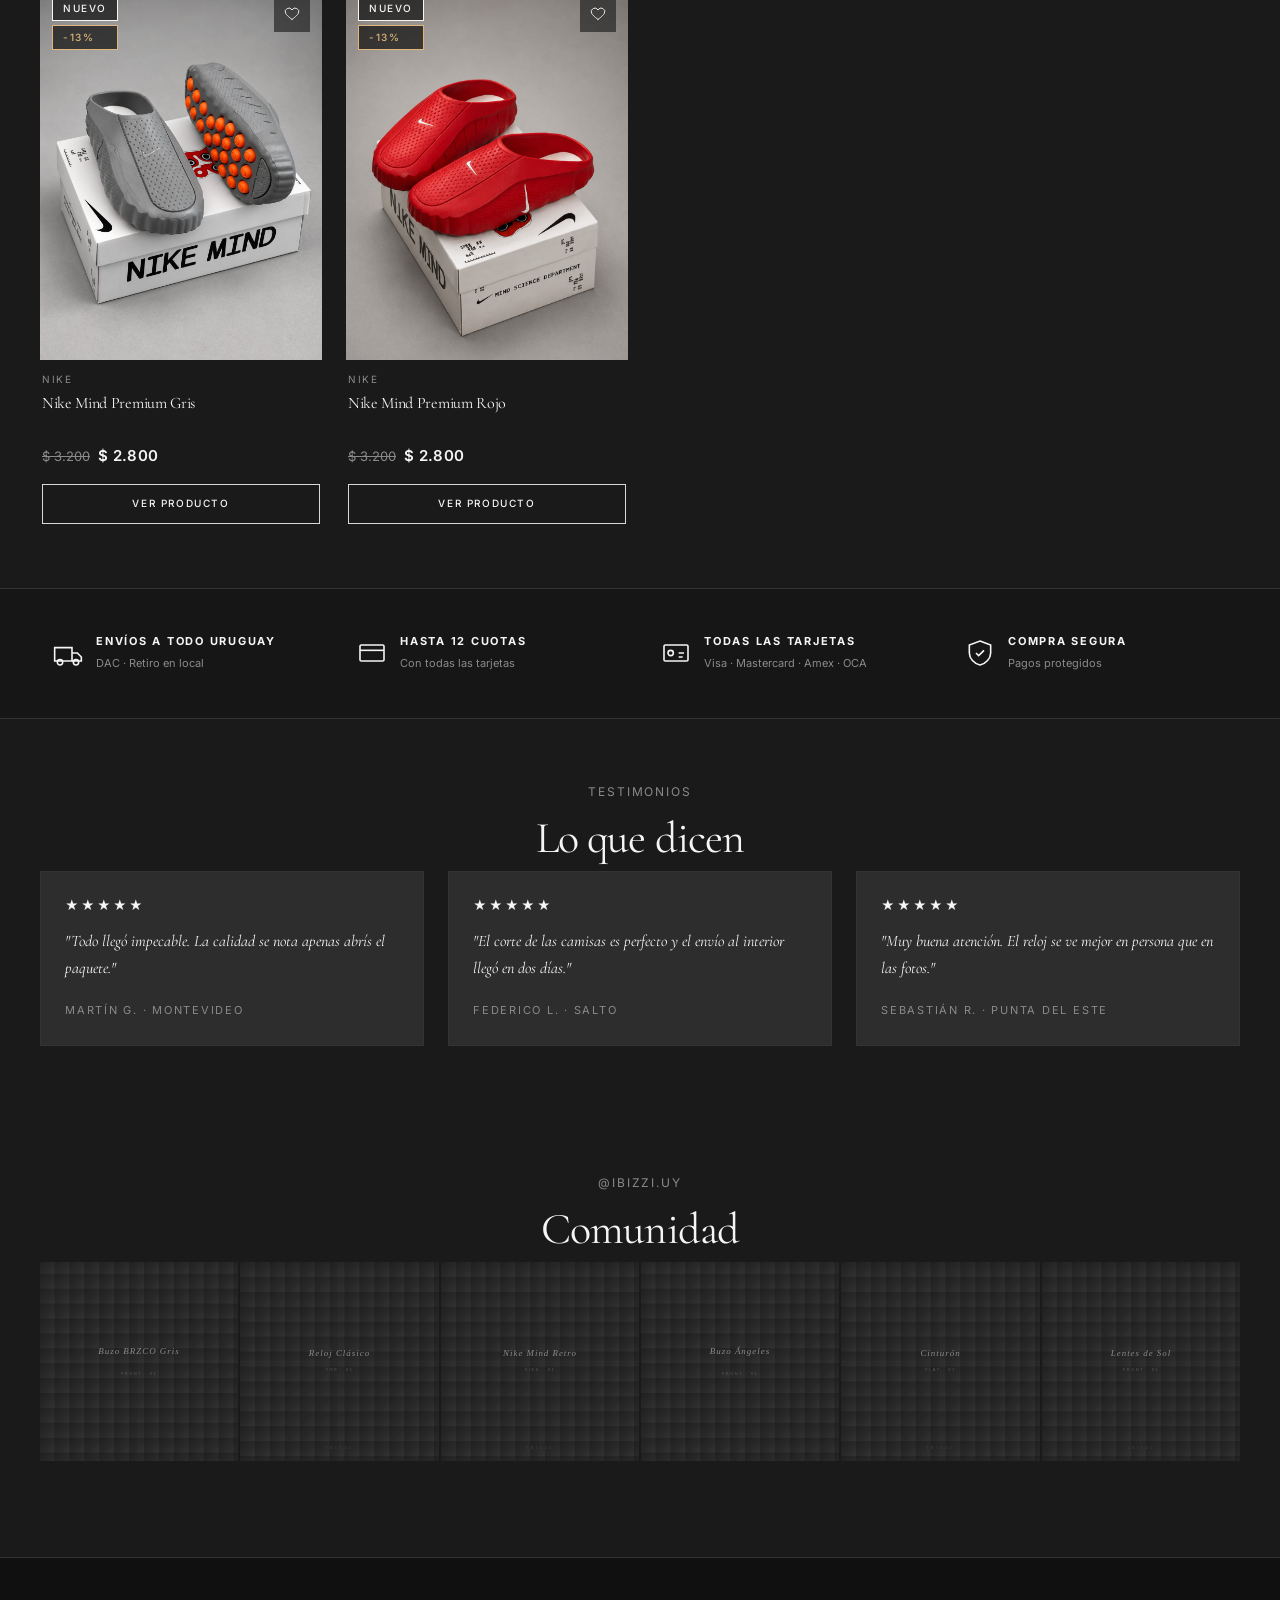
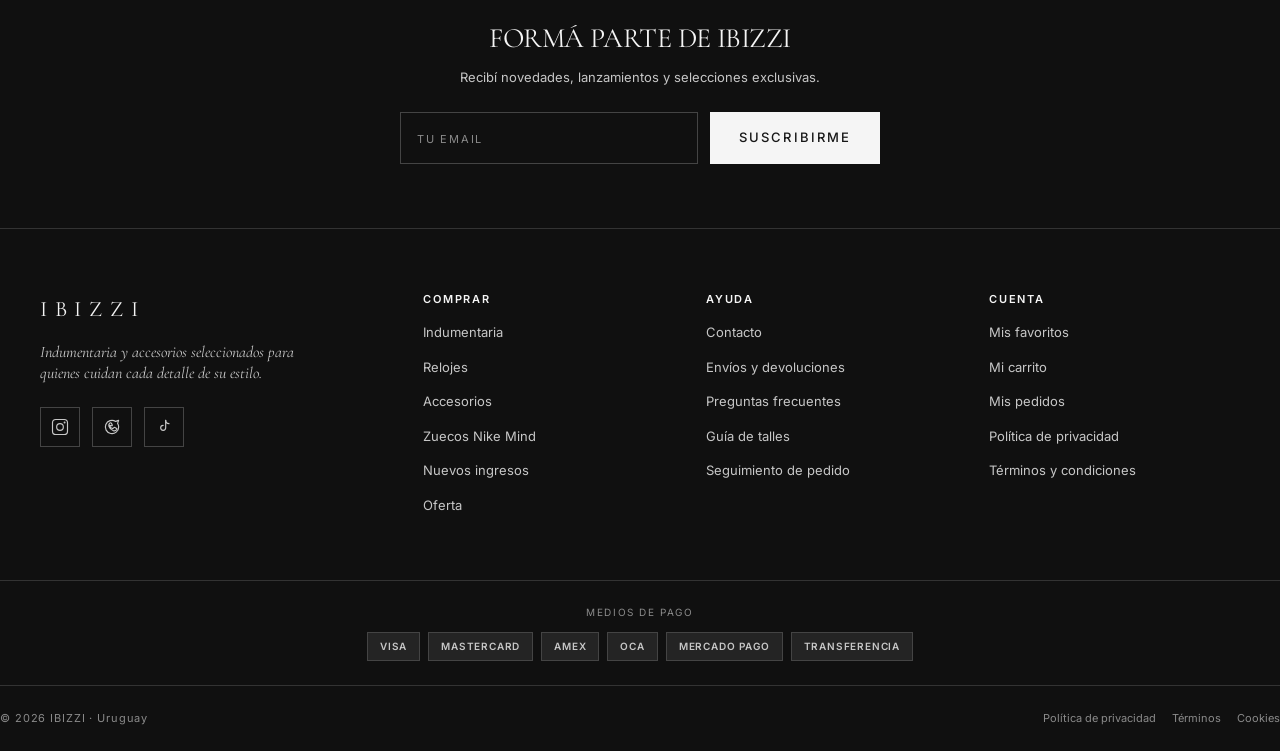
==== commit e82e92a5: "Sube foto real al hero de la home, reemplaza el placeholder SVG" ====
--- a/index.html
+++ b/index.html
@@ -12,7 +12,7 @@
   <meta property="og:title" content="IBIZZI · Vestite como querés que te recuerden">
   <meta property="og:description" content="Indumentaria y accesorios seleccionados para quienes cuidan cada detalle de su estilo.">
   <meta property="og:type" content="website">
-  <meta property="og:image" content="assets/placeholders/hero-main.svg">
+  <meta property="og:image" content="assets/images/hero/entrada.webp">
   <meta name="twitter:card" content="summary_large_image">
 
   <script type="application/ld+json">
@@ -65,7 +65,7 @@
          ============================================================ -->
     <section class="hero" aria-label="Presentación">
       <div class="hero-media">
-        <img src="assets/placeholders/hero-main.svg" alt="Colección editorial IBIZZI">
+        <img src="assets/images/hero/entrada.webp" alt="Colección editorial IBIZZI">
       </div>
       <div class="container hero-content">
         <span class="hero-eyebrow">Colección 2026</span>
--- a/css/global.css
+++ b/css/global.css
@@ -297,3 +297,35 @@
   overflow: hidden;
   touch-action: none;
 }
+
+/* ---------- Instagram flotante ---------- */
+
+.float-ig-btn {
+  position: fixed;
+  right: var(--space-4);
+  bottom: var(--space-4);
+  z-index: var(--z-sticky);
+  width: 52px;
+  height: 52px;
+  display: inline-flex;
+  align-items: center;
+  justify-content: center;
+  border-radius: 50%;
+  background: linear-gradient(45deg, #f09433, #e6683c, #dc2743, #cc2366, #bc1888);
+  color: #fff;
+  box-shadow: 0 4px 14px rgba(0,0,0,0.4);
+  transition: transform var(--dur-base) var(--ease-out);
+}
+.float-ig-btn:hover {
+  transform: scale(1.08);
+}
+.float-ig-btn .icon {
+  width: 26px;
+  height: 26px;
+}
+@media (min-width: 768px) {
+  .float-ig-btn {
+    right: var(--space-6, 2rem);
+    bottom: var(--space-6, 2rem);
+  }
+}
--- a/css/product-card.css
+++ b/css/product-card.css
@@ -159,6 +159,43 @@
   outline-offset: -1px;
 }
 
+/* Cartel que aparece sobre la foto al pasar el mouse (solo en preventa). */
+.product-card-preorder-banner {
+  position: absolute;
+  inset: 0;
+  z-index: 2;
+  display: flex;
+  align-items: center;
+  justify-content: center;
+  text-align: center;
+  padding: var(--space-3);
+  background-color: rgba(20,20,20,0.72);
+  opacity: 0;
+  transition: opacity var(--dur-base) var(--ease-out);
+  pointer-events: none;
+}
+.product-card-preorder-banner span {
+  font-family: var(--font-sans);
+  font-size: var(--fs-sm);
+  font-weight: var(--fw-semibold);
+  letter-spacing: 0.02em;
+  color: var(--color-text-primary);
+  border: 1px solid var(--color-warning);
+  padding: var(--space-2) var(--space-3);
+}
+@media (hover: hover) {
+  .product-card-media:hover .product-card-preorder-banner {
+    opacity: 1;
+  }
+}
+/* Sin hover (táctil): siempre visible, un poco más discreto. */
+@media (hover: none) {
+  .product-card-preorder-banner {
+    opacity: 1;
+    background-color: rgba(20,20,20,0.5);
+  }
+}
+
 .product-card-preorder-note {
   font-family: var(--font-sans);
   font-size: var(--fs-sm);
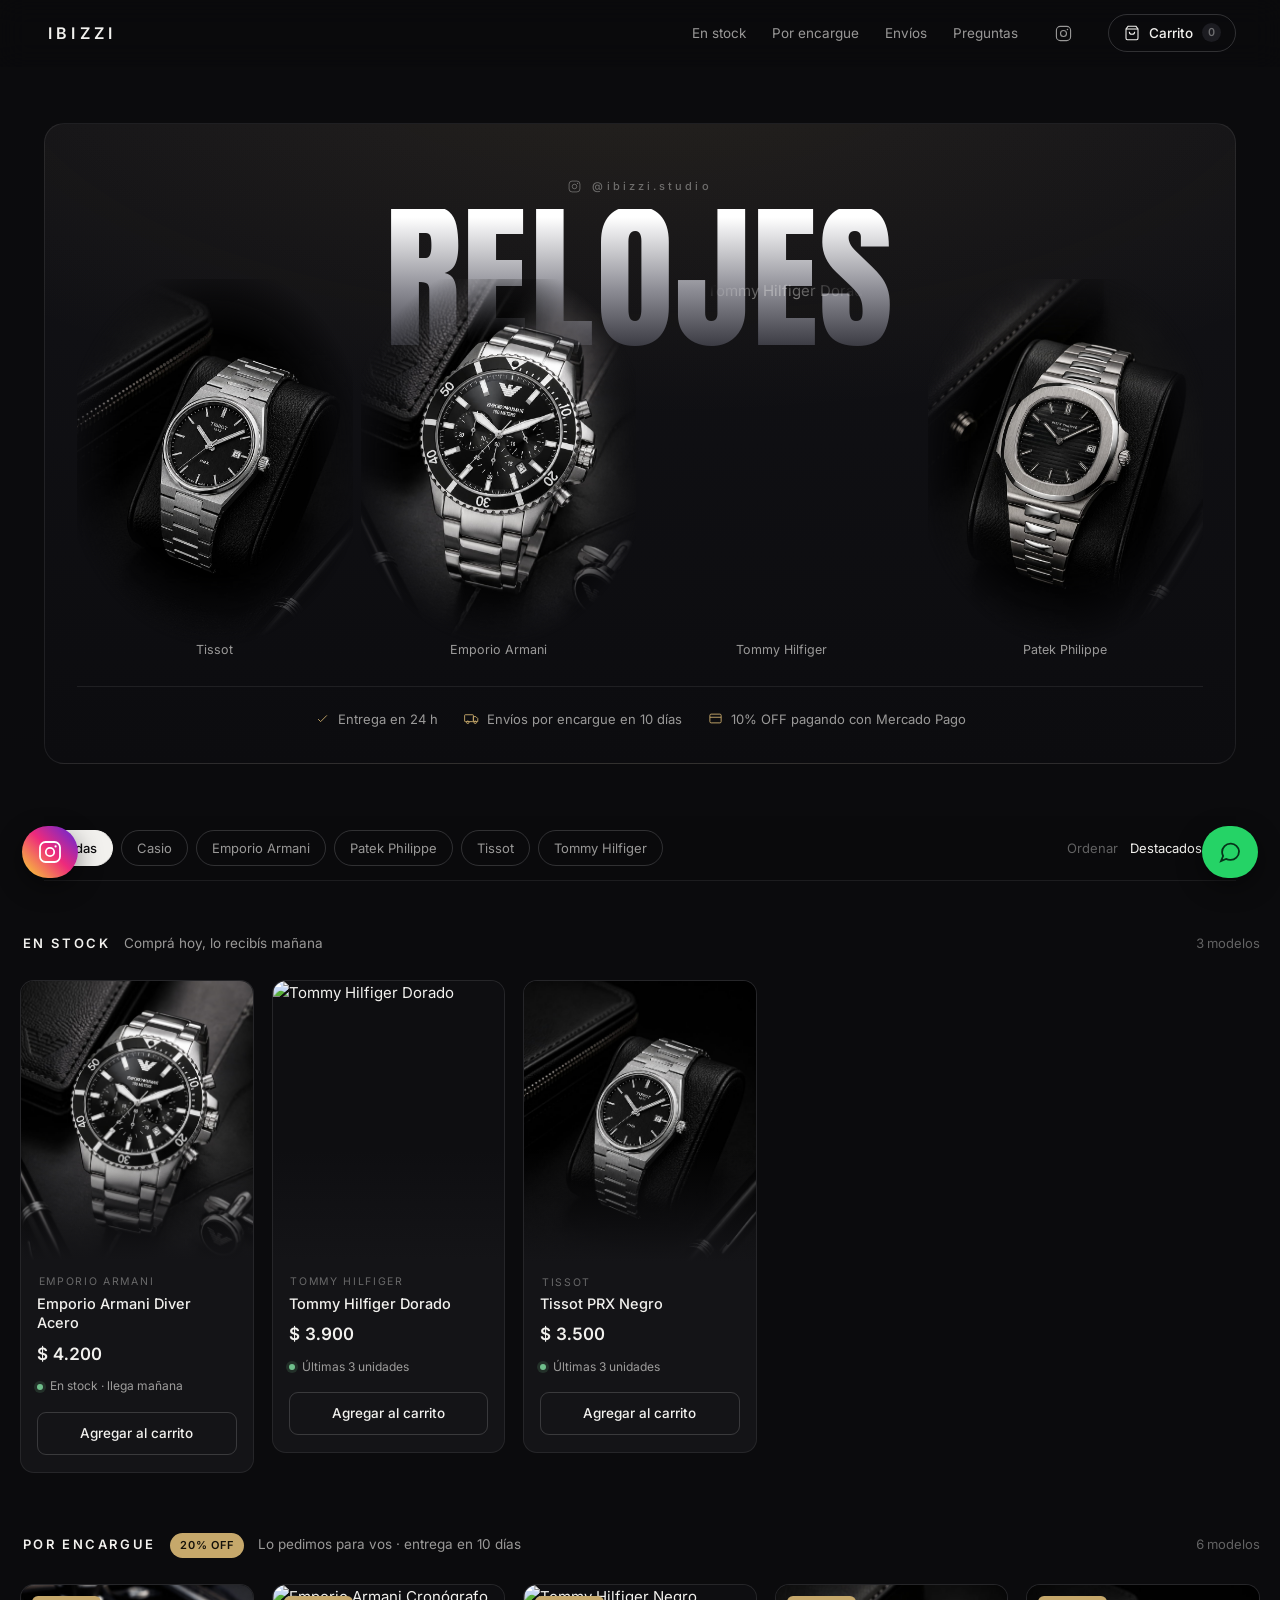
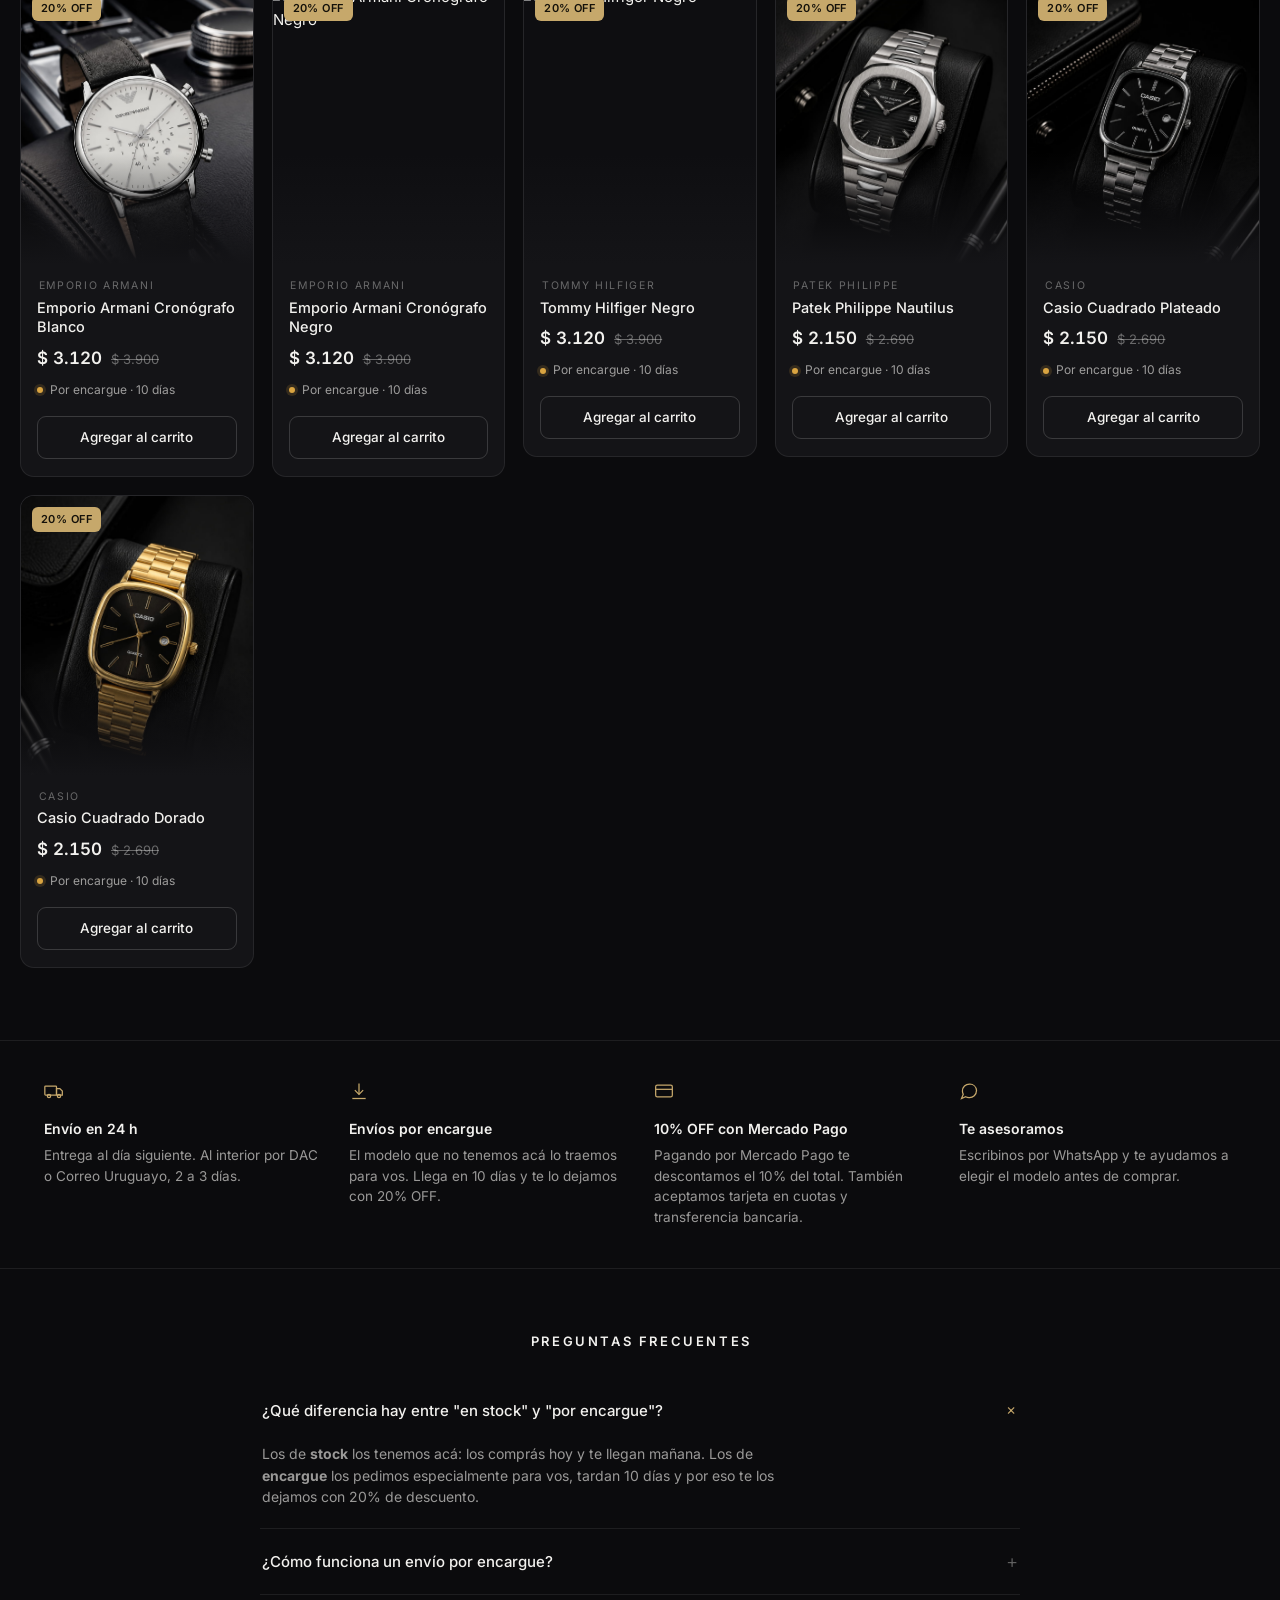
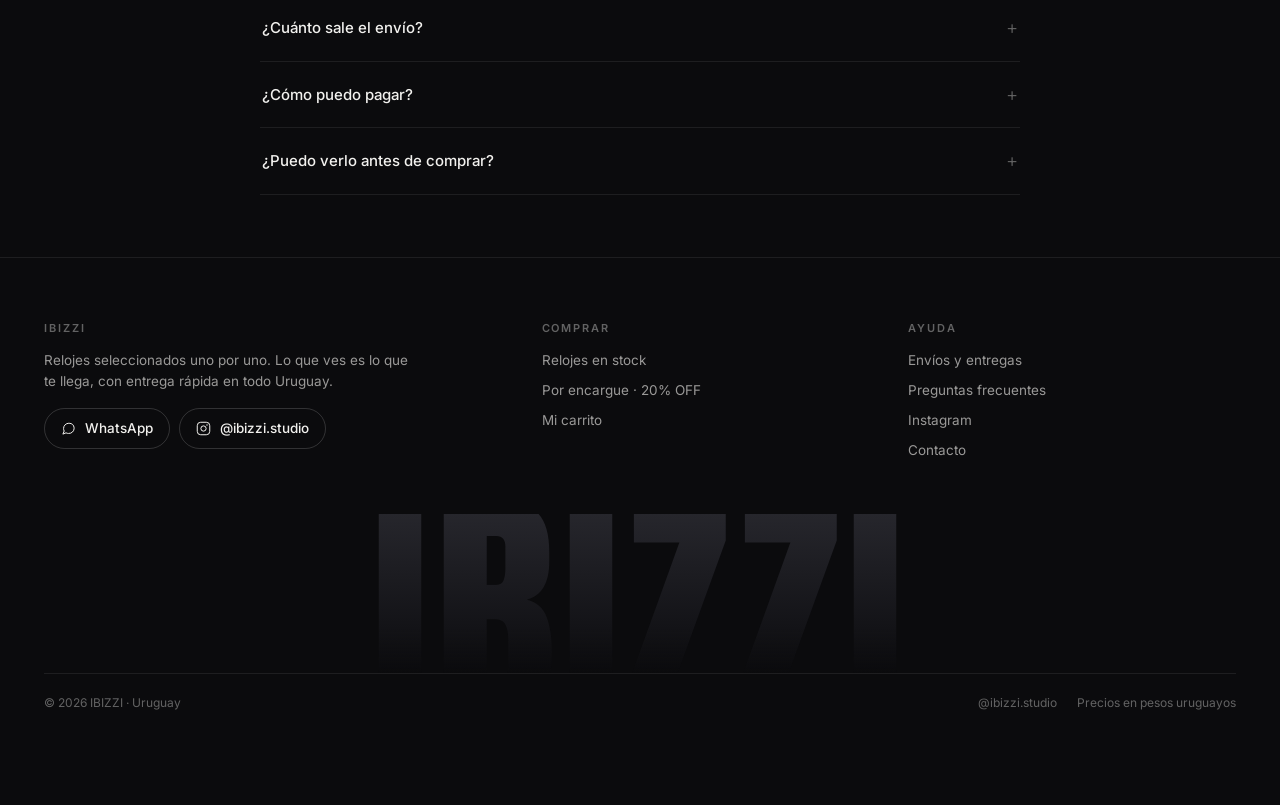
==== commit c6622f5e: "Pone la landing de relojes como home y suma lo basico de SEO Buscando "ibizzi" hoy no aparece el sit" ====
--- a/index.html
+++ b/index.html
@@ -1,306 +1,292 @@
 <!DOCTYPE html>
-<html lang="es-UY">
+<html lang="es">
 <head>
   <meta charset="UTF-8">
-  <meta name="viewport" content="width=device-width, initial-scale=1, viewport-fit=cover">
-  <meta name="theme-color" content="#1A1A1A">
-  <title>IBIZZI · Vestite como querés que te recuerden</title>
-  <meta name="description" content="Indumentaria y accesorios seleccionados para quienes cuidan cada detalle de su estilo. Envíos a todo Uruguay, hasta 12 cuotas.">
-  <link rel="canonical" href="/">
-
+  <meta name="viewport" content="width=device-width, initial-scale=1">
+  <title>IBIZZI — Relojes originales en Uruguay</title>
+  <meta name="description" content="IBIZZI: relojes Emporio Armani, Tissot, Tommy Hilfiger, Casio y Patek Philippe. Entrega en 24 h o por encargue con 20% OFF. 10% OFF con Mercado Pago.">
+  <meta name="theme-color" content="#0B0B0D">
+  <link rel="canonical" href="https://ibizzistore.uy/">
+
+  <meta property="og:type" content="website">
   <meta property="og:site_name" content="IBIZZI">
-  <meta property="og:title" content="IBIZZI · Vestite como querés que te recuerden">
-  <meta property="og:description" content="Indumentaria y accesorios seleccionados para quienes cuidan cada detalle de su estilo.">
-  <meta property="og:type" content="website">
-  <meta property="og:image" content="assets/images/hero/entrada.webp">
+  <meta property="og:locale" content="es_UY">
+  <meta property="og:url" content="https://ibizzistore.uy/">
+  <meta property="og:title" content="IBIZZI — Relojes originales en Uruguay">
+  <meta property="og:description" content="Relojes en stock con entrega en 24 h, o por encargue con 20% OFF.">
+  <meta property="og:image" content="https://ibizzistore.uy/assets/products/reloj-tissot-prx-negro-1.jpg">
   <meta name="twitter:card" content="summary_large_image">
 
   <script type="application/ld+json">
-  {"@context":"https://schema.org","@type":"Organization","name":"IBIZZI","url":"/","logo":"/assets/placeholders/cat-relojes.svg"}
+  {
+    "@context": "https://schema.org",
+    "@graph": [
+      {
+        "@type": "Store",
+        "@id": "https://ibizzistore.uy/#tienda",
+        "name": "IBIZZI",
+        "url": "https://ibizzistore.uy/",
+        "image": "https://ibizzistore.uy/assets/products/reloj-tissot-prx-negro-1.jpg",
+        "description": "Tienda de relojes en Uruguay. Entrega en 24 h o por encargue.",
+        "telephone": "+59894990760",
+        "areaServed": { "@type": "Country", "name": "Uruguay" },
+        "currenciesAccepted": "UYU",
+        "sameAs": ["https://instagram.com/ibizzi.studio"]
+      },
+      {
+        "@type": "WebSite",
+        "@id": "https://ibizzistore.uy/#sitio",
+        "name": "IBIZZI",
+        "url": "https://ibizzistore.uy/",
+        "inLanguage": "es-UY",
+        "publisher": { "@id": "https://ibizzistore.uy/#tienda" }
+      }
+    ]
+  }
   </script>
 
   <link rel="preconnect" href="https://fonts.googleapis.com">
   <link rel="preconnect" href="https://fonts.gstatic.com" crossorigin>
-  <link href="https://fonts.googleapis.com/css2?family=Cormorant+Garamond:ital,wght@0,300;0,400;0,500;1,400&family=Inter:wght@300;400;500;600;700&display=swap" rel="stylesheet">
-
-  <link rel="stylesheet" href="css/variables.css">
-  <link rel="stylesheet" href="css/reset.css">
-  <link rel="stylesheet" href="css/global.css">
-  <link rel="stylesheet" href="css/animations.css">
-  <link rel="stylesheet" href="css/header.css">
-  <link rel="stylesheet" href="css/footer.css">
-  <link rel="stylesheet" href="css/product-card.css">
-  <link rel="stylesheet" href="css/home.css">
-  <link rel="stylesheet" href="css/cart.css">
-  <link rel="stylesheet" href="css/responsive.css">
-
-  <link rel="icon" type="image/svg+xml" href="assets/placeholders/cat-relojes.svg">
-
-  <!-- Meta Pixel Code -->
-  <script>
-  !function(f,b,e,v,n,t,s)
-  {if(f.fbq)return;n=f.fbq=function(){n.callMethod?
-  n.callMethod.apply(n,arguments):n.queue.push(arguments)};
-  if(!f._fbq)f._fbq=n;n.push=n;n.loaded=!0;n.version='2.0';
-  n.queue=[];t=b.createElement(e);t.async=!0;
-  t.src=v;s=b.getElementsByTagName(e)[0];
-  s.parentNode.insertBefore(t,s)}(window, document,'script',
-  'https://connect.facebook.net/en_US/fbevents.js');
-  fbq('init', '1561978585573327');
-  fbq('track', 'PageView');
-  </script>
-  <noscript><img height="1" width="1" style="display:none"
-  src="https://www.facebook.com/tr?id=1561978585573327&ev=PageView&noscript=1"
-  /></noscript>
-  <!-- End Meta Pixel Code -->
+  <link href="https://fonts.googleapis.com/css2?family=Anton&family=Inter:wght@400;500;600&display=swap" rel="stylesheet">
+  <link rel="stylesheet" href="css/relojes.css">
 </head>
 <body>
 
-  <div id="shell-top"></div>
-
-  <main id="main" role="main">
-
-    <!-- ============================================================
-         HERO
-         ============================================================ -->
-    <section class="hero" aria-label="Presentación">
-      <div class="hero-media">
-        <img src="assets/images/hero/entrada.webp" alt="Colección editorial IBIZZI">
-      </div>
-      <div class="container hero-content">
-        <span class="hero-eyebrow">Colección 2026</span>
-        <h1 class="hero-title">
-          VESTITE COMO<br>
-          QUERÉS QUE<br>
-          TE RECUERDEN.
-        </h1>
-        <p class="hero-text">
-          Indumentaria y accesorios seleccionados para quienes cuidan cada detalle de su estilo.
-        </p>
-        <div class="hero-actions">
-          <a href="products.html" class="btn btn-primary">EXPLORAR COLECCIÓN</a>
-          <a href="products.html?filter=new" class="btn btn-secondary">NUEVOS INGRESOS</a>
-        </div>
-      </div>
-      <span class="hero-scroll">↓ Descubrir</span>
-    </section>
-
-    <!-- ============================================================
-         4 ICONOS DE CATEGORÍA (abajo del hero)
-         ============================================================ -->
-    <section class="quick-icons" aria-label="Categorías rápidas">
-      <div class="container-wide">
-        <div class="quick-icons-grid">
-
-          <a href="products.html?category=indumentaria" class="quick-icon">
-            <svg class="quick-icon-svg" viewBox="0 0 48 48" aria-hidden="true">
-              <path d="M18 8l6 4 6-4 10 6-3 6-4-2v20H15V18l-4 2-3-6z"/>
-              <path d="M22 10c0 2 2 3 2 3s2-1 2-3"/>
-            </svg>
-            <span class="quick-icon-name">Indumentaria</span>
-            <span class="quick-icon-sub">Camisas · Pantalones · Sweaters</span>
+  <a href="#coleccion" class="visually-hidden">Saltar a la colección</a>
+
+  <!-- ============ Header ============ -->
+  <header class="hd" id="hd">
+    <div class="shell hd__inner">
+      <a href="#top" class="hd__logo">IBIZZI</a>
+
+      <nav class="hd__nav" aria-label="Secciones">
+        <a href="#stock">En stock</a>
+        <a href="#encargue">Por encargue</a>
+        <a href="#envios">Envíos</a>
+        <a href="#faq">Preguntas</a>
+      </nav>
+
+      <a class="hd__ig" href="https://instagram.com/ibizzi.studio" target="_blank" rel="noopener" aria-label="Seguinos en Instagram">
+        <svg viewBox="0 0 24 24" aria-hidden="true"><rect x="2" y="2" width="20" height="20" rx="5.5"/><circle cx="12" cy="12" r="4.2"/><circle cx="17.6" cy="6.4" r="1.1" fill="currentColor" stroke="none"/></svg>
+      </a>
+
+      <button class="hd__cart" id="cart-open" aria-haspopup="dialog">
+        <svg viewBox="0 0 24 24" aria-hidden="true"><path d="M6 2 3 6v14a2 2 0 0 0 2 2h14a2 2 0 0 0 2-2V6l-3-4Z"/><path d="M3 6h18"/><path d="M16 10a4 4 0 0 1-8 0"/></svg>
+        Carrito
+        <span class="hd__count" id="cart-count" data-empty="true">0</span>
+      </button>
+    </div>
+  </header>
+
+  <main id="top">
+
+    <!-- ============ Hero ============ -->
+    <section class="hero">
+      <div class="shell">
+        <div class="hero__panel">
+          <a class="hero__eyebrow" href="https://instagram.com/ibizzi.studio" target="_blank" rel="noopener">
+            <svg viewBox="0 0 24 24" aria-hidden="true"><rect x="2" y="2" width="20" height="20" rx="5.5"/><circle cx="12" cy="12" r="4.2"/><circle cx="17.6" cy="6.4" r="1.1" fill="currentColor" stroke="none"/></svg>
+            @ibizzi.studio
           </a>
-
-          <a href="products.html?category=relojes" class="quick-icon">
-            <svg class="quick-icon-svg" viewBox="0 0 48 48" aria-hidden="true">
-              <circle cx="24" cy="24" r="11"/>
-              <path d="M24 18v6l4 3"/>
-              <path d="M18 13l2-6h8l2 6M18 35l2 6h8l2-6"/>
-            </svg>
-            <span class="quick-icon-name">Relojes</span>
-            <span class="quick-icon-sub">Clásicos · Contemporáneos</span>
-          </a>
-
-          <a href="products.html?category=accesorios" class="quick-icon">
-            <svg class="quick-icon-svg" viewBox="0 0 48 48" aria-hidden="true">
-              <circle cx="14" cy="28" r="8"/>
-              <circle cx="34" cy="28" r="8"/>
-              <path d="M22 28h4"/>
-              <path d="M6 22l4-4M42 22l-4-4"/>
-            </svg>
-            <span class="quick-icon-name">Accesorios</span>
-            <span class="quick-icon-sub">Lentes · Cinturones · Detalles</span>
-          </a>
-
-          <a href="products.html?category=zuecos%20nike%20mind" class="quick-icon">
-            <svg class="quick-icon-svg" viewBox="0 0 48 48" aria-hidden="true">
-              <path d="M4 30c0-3 3-4 6-4l4-6 6-2 4 4 12 4c4 1 8 3 8 6v2H4z"/>
-              <path d="M14 20l2 3M20 18l2 3M26 20l2 3"/>
-            </svg>
-            <span class="quick-icon-name">Zuecos Nike Mind</span>
-            <span class="quick-icon-sub">Retro · Premium</span>
-          </a>
-
-        </div>
-      </div>
-    </section>
-
-    <!-- ============================================================
-         CATEGORÍAS EDITORIALES
-         ============================================================ -->
-    <section class="section container-wide">
-      <span class="section-eyebrow" style="display:block;text-align:center;">Colecciones</span>
-      <h2 class="section-title">Explorá por categoría</h2>
-      <div class="categories-grid">
-        <a href="products.html?category=indumentaria" class="category-tile">
-          <img src="assets/products/buzo-brzco-gris-1.jpg" alt="Indumentaria" loading="lazy">
-          <div class="category-tile-overlay">
-            <span class="category-tile-name">Indumentaria</span>
-            <span class="category-tile-cta">Ver colección</span>
+          <h1 class="hero__word">RELOJES</h1>
+
+          <!-- 4 destacados, se llenan desde products.json -->
+          <div class="hero__row" id="hero-row"></div>
+
+          <div class="hero__meta">
+            <span>
+              <svg viewBox="0 0 24 24" aria-hidden="true"><path d="M5 13l4 4L19 7"/></svg>
+              Entrega en 24 h
+            </span>
+            <span>
+              <svg viewBox="0 0 24 24" aria-hidden="true"><rect x="1" y="6" width="14" height="11" rx="1"/><path d="M15 9h4l3 3v5h-7Z"/><circle cx="6" cy="18" r="2"/><circle cx="18" cy="18" r="2"/></svg>
+              Envíos por encargue en 10 días
+            </span>
+            <span>
+              <svg viewBox="0 0 24 24" aria-hidden="true"><path d="M3 10h18"/><rect x="3" y="5" width="18" height="14" rx="2"/></svg>
+              10% OFF pagando con Mercado Pago
+            </span>
           </div>
-        </a>
-        <a href="products.html?category=relojes" class="category-tile">
-          <img src="assets/products/reloj-patek-nautilus-acero-1.jpg" alt="Relojes" loading="lazy">
-          <div class="category-tile-overlay">
-            <span class="category-tile-name">Relojes</span>
-            <span class="category-tile-cta">Ver colección</span>
+        </div>
+      </div>
+    </section>
+
+    <!-- ============ Barra de filtros ============ -->
+    <div class="shell" id="coleccion">
+      <div class="bar">
+        <div class="bar__chips" id="chips" role="group" aria-label="Filtrar por marca"></div>
+        <label class="bar__sort">
+          Ordenar
+          <select id="sort" aria-label="Ordenar productos">
+            <option value="destacados">Destacados</option>
+            <option value="precio-asc">Menor precio</option>
+            <option value="precio-desc">Mayor precio</option>
+            <option value="nombre">Nombre A–Z</option>
+          </select>
+        </label>
+      </div>
+    </div>
+
+    <!-- ============ En stock ============ -->
+    <section class="sec shell" id="stock" aria-labelledby="stock-t">
+      <div class="sec__head">
+        <h2 class="sec__title" id="stock-t">En stock</h2>
+        <p class="sec__note">Comprá hoy, lo recibís mañana</p>
+        <span class="sec__count" id="stock-count"></span>
+      </div>
+      <ul class="grid" id="grid-stock"></ul>
+    </section>
+
+    <!-- ============ Por encargue ============ -->
+    <section class="sec shell" id="encargue" aria-labelledby="encargue-t">
+      <div class="sec__head">
+        <h2 class="sec__title" id="encargue-t">Por encargue</h2>
+        <span class="sec__tag">20% OFF</span>
+        <p class="sec__note">Lo pedimos para vos · entrega en 10 días</p>
+        <span class="sec__count" id="encargue-count"></span>
+      </div>
+      <ul class="grid" id="grid-encargue"></ul>
+    </section>
+
+    <!-- ============ Servicio ============ -->
+    <section class="svc" id="envios">
+      <div class="shell svc__grid">
+        <div class="svc__item">
+          <svg viewBox="0 0 24 24" aria-hidden="true"><rect x="1" y="6" width="14" height="11" rx="1"/><path d="M15 9h4l3 3v5h-7Z"/><circle cx="6" cy="18" r="2"/><circle cx="18" cy="18" r="2"/></svg>
+          <h3>Envío en 24 h</h3>
+          <p>Entrega al día siguiente. Al interior por DAC o Correo Uruguayo, 2 a 3 días.</p>
+        </div>
+        <div class="svc__item">
+          <svg viewBox="0 0 24 24" aria-hidden="true"><path d="M12 3v13"/><path d="m7 11 5 5 5-5"/><path d="M4 21h16"/></svg>
+          <h3>Envíos por encargue</h3>
+          <p>El modelo que no tenemos acá lo traemos para vos. Llega en 10 días y te lo dejamos con 20% OFF.</p>
+        </div>
+        <div class="svc__item">
+          <svg viewBox="0 0 24 24" aria-hidden="true"><rect x="2" y="5" width="20" height="14" rx="2"/><path d="M2 10h20"/></svg>
+          <h3>10% OFF con Mercado Pago</h3>
+          <p>Pagando por Mercado Pago te descontamos el 10% del total. También aceptamos tarjeta en cuotas y transferencia bancaria.</p>
+        </div>
+        <div class="svc__item">
+          <svg viewBox="0 0 24 24" aria-hidden="true"><path d="M21 11.5a8.4 8.4 0 0 1-9 8.4 8.5 8.5 0 0 1-4-1L3 21l2.1-5a8.4 8.4 0 0 1-1-4 8.4 8.4 0 0 1 8.4-8.4h.5A8.4 8.4 0 0 1 21 11Z"/></svg>
+          <h3>Te asesoramos</h3>
+          <p>Escribinos por WhatsApp y te ayudamos a elegir el modelo antes de comprar.</p>
+        </div>
+      </div>
+    </section>
+
+    <!-- ============ FAQ ============ -->
+    <section class="faq shell" id="faq" aria-labelledby="faq-t">
+      <h2 class="sec__title faq__title" id="faq-t">Preguntas frecuentes</h2>
+      <div class="faq__list">
+        <details open>
+          <summary>¿Qué diferencia hay entre "en stock" y "por encargue"?</summary>
+          <p>Los de <b>stock</b> los tenemos acá: los comprás hoy y te llegan mañana. Los de <b>encargue</b> los pedimos especialmente para vos, tardan 10 días y por eso te los dejamos con 20% de descuento.</p>
+        </details>
+        <details>
+          <summary>¿Cómo funciona un envío por encargue?</summary>
+          <p>Elegís el modelo, lo pedimos y en 10 días lo tenés. Te avisamos por WhatsApp cuando llega y coordinamos la entrega igual que con los de stock.</p>
+        </details>
+        <details>
+          <summary>¿Cuánto sale el envío?</summary>
+          <p>El envío es gratis y llega en 24 horas. Al interior lo mandamos por DAC o Correo Uruguayo y tarda 2 a 3 días hábiles; el costo lo paga quien recibe.</p>
+        </details>
+        <details>
+          <summary>¿Cómo puedo pagar?</summary>
+          <p>Con <b>Mercado Pago</b> te hacemos un 10% de descuento sobre el total. También podés pagar con tarjeta de crédito en cuotas o por transferencia bancaria, aunque en esos casos no hay descuento.</p>
+        </details>
+        <details>
+          <summary>¿Puedo verlo antes de comprar?</summary>
+          <p>Sí. Escribinos por WhatsApp y coordinamos para que lo veas en persona antes de decidir.</p>
+        </details>
+      </div>
+    </section>
+  </main>
+
+  <!-- ============ Footer ============ -->
+  <footer class="ft">
+    <div class="shell">
+      <div class="ft__cols">
+        <div>
+          <h4>IBIZZI</h4>
+          <p class="ft__blurb">Relojes seleccionados uno por uno. Lo que ves es lo que te llega, con entrega rápida en todo Uruguay.</p>
+          <div class="ft__social">
+            <a class="ft__wa" data-wa href="#" target="_blank" rel="noopener">
+              <svg viewBox="0 0 24 24" width="15" height="15" fill="none" stroke="currentColor" stroke-width="1.6" aria-hidden="true"><path d="M21 11.5a8.4 8.4 0 0 1-9 8.4 8.5 8.5 0 0 1-4-1L3 21l2.1-5a8.4 8.4 0 0 1-1-4 8.4 8.4 0 0 1 8.4-8.4h.5A8.4 8.4 0 0 1 21 11Z"/></svg>
+              WhatsApp
+            </a>
+            <a class="ft__ig" href="https://instagram.com/ibizzi.studio" target="_blank" rel="noopener">
+              <svg viewBox="0 0 24 24" width="15" height="15" fill="none" stroke="currentColor" stroke-width="1.6" aria-hidden="true"><rect x="2" y="2" width="20" height="20" rx="5.5"/><circle cx="12" cy="12" r="4.2"/><circle cx="17.6" cy="6.4" r="1.1" fill="currentColor" stroke="none"/></svg>
+              @ibizzi.studio
+            </a>
           </div>
-        </a>
-        <a href="products.html?category=accesorios" class="category-tile">
-          <img src="assets/products/ray-ban-aviador-negro-1.jpg" alt="Accesorios" loading="lazy">
-          <div class="category-tile-overlay">
-            <span class="category-tile-name">Accesorios</span>
-            <span class="category-tile-cta">Ver colección</span>
-          </div>
-        </a>
-        <a href="products.html?category=zuecos%20nike%20mind" class="category-tile">
-          <img src="assets/products/nike-mind-premium-negro-1.jpg" alt="Zuecos Nike Mind" loading="lazy">
-          <div class="category-tile-overlay">
-            <span class="category-tile-name">Zuecos Nike Mind</span>
-            <span class="category-tile-cta">Ver colección</span>
-          </div>
-        </a>
-      </div>
-    </section>
-
-    <!-- ============================================================
-         PRODUCTOS DESTACADOS
-         ============================================================ -->
-    <section class="section container-wide">
-      <span class="section-eyebrow" style="display:block;text-align:center;">Selección editorial</span>
-      <h2 class="section-title">Nueva selección</h2>
-      <p class="section-subtitle">Piezas elegidas para la temporada</p>
-      <div id="home-featured" class="products-grid"></div>
-    </section>
-
-    <!-- ============================================================
-         BANNER EDITORIAL
-         ============================================================ -->
-    <section class="editorial-banner">
-      <div class="editorial-banner-media">
-        <img src="assets/placeholders/banner-detail.svg" alt="Los detalles cambian todo">
-      </div>
-      <div class="container editorial-banner-content">
-        <h2 class="editorial-banner-title">Los detalles<br>cambian todo.</h2>
-        <p style="color: var(--color-text-secondary); margin-bottom: 1.5rem;">
-          Los accesorios que hacen la diferencia entre estar vestido y tener estilo.
-        </p>
-        <a href="products.html?category=accesorios" class="btn btn-primary">DESCUBRIR ACCESORIOS</a>
-      </div>
-    </section>
-
-    <!-- ============================================================
-         RELOJES DESTACADOS
-         ============================================================ -->
-    <section class="section container-wide">
-      <span class="section-eyebrow" style="display:block;text-align:center;">Emporio Armani · Tommy Hilfiger</span>
-      <h2 class="section-title">Relojes</h2>
-      <div id="home-watches" class="products-grid"></div>
-    </section>
-
-    <!-- ============================================================
-         PRÓXIMAMENTE · PREVENTA
-         (se oculta solo si no hay productos en preventa)
-         ============================================================ -->
-    <section id="home-preorder-section" class="section container-wide preorder-section" hidden>
-      <span class="section-eyebrow preorder-eyebrow" style="display:block;text-align:center;">Preventa exclusiva</span>
-      <h2 class="section-title">Próximamente</h2>
-      <p class="section-subtitle">Reservá el tuyo ahora y asegurá el mejor precio de lanzamiento</p>
-      <div id="home-preorder" class="products-grid"></div>
-    </section>
-
-    <!-- ============================================================
-         ZUECOS NIKE MIND DESTACADOS
-         ============================================================ -->
-    <section class="section container-wide">
-      <span class="section-eyebrow" style="display:block;text-align:center;">Nike</span>
-      <h2 class="section-title">Zuecos Nike Mind</h2>
-      <div id="home-sneakers" class="products-grid"></div>
-    </section>
-
-    <!-- ============================================================
-         BENEFICIOS
-         ============================================================ -->
-    <section class="benefits">
-      <div class="container-wide benefits-grid">
-        <div class="benefit">
-          <svg class="benefit-icon" viewBox="0 0 24 24" fill="none" stroke="currentColor"><path d="M2 8h13v10H2z"/><path d="M15 12h4l3 3v3h-7"/><circle cx="6" cy="19" r="2"/><circle cx="18" cy="19" r="2"/></svg>
-          <div class="benefit-text"><strong>Envíos a todo Uruguay</strong><span>DAC · Retiro en local</span></div>
-        </div>
-        <div class="benefit">
-          <svg class="benefit-icon" viewBox="0 0 24 24" fill="none" stroke="currentColor"><rect x="3" y="6" width="18" height="12" rx="1"/><path d="M3 10h18"/></svg>
-          <div class="benefit-text"><strong>Hasta 12 cuotas</strong><span>Con todas las tarjetas</span></div>
-        </div>
-        <div class="benefit">
-          <svg class="benefit-icon" viewBox="0 0 24 24" fill="none" stroke="currentColor"><rect x="3" y="6" width="18" height="12" rx="1"/><circle cx="8" cy="12" r="2"/><path d="M14 12h4M14 15h3"/></svg>
-          <div class="benefit-text"><strong>Todas las tarjetas</strong><span>Visa · Mastercard · Amex · OCA</span></div>
-        </div>
-        <div class="benefit">
-          <svg class="benefit-icon" viewBox="0 0 24 24" fill="none" stroke="currentColor"><path d="M12 3l8 3v6c0 4-3.5 8-8 9-4.5-1-8-5-8-9V6z"/><path d="m9 12 2 2 4-4"/></svg>
-          <div class="benefit-text"><strong>Compra segura</strong><span>Pagos protegidos</span></div>
-        </div>
-      </div>
-    </section>
-
-    <!-- ============================================================
-         RESEÑAS
-         ============================================================ -->
-    <section class="section container">
-      <span class="section-eyebrow" style="display:block;text-align:center;">Testimonios</span>
-      <h2 class="section-title">Lo que dicen</h2>
-      <div class="reviews-grid">
-        <article class="review-card">
-          <div class="review-rating">★★★★★</div>
-          <p class="review-text">"Todo llegó impecable. La calidad se nota apenas abrís el paquete."</p>
-          <span class="review-author">Martín G. · Montevideo</span>
-        </article>
-        <article class="review-card">
-          <div class="review-rating">★★★★★</div>
-          <p class="review-text">"El corte de las camisas es perfecto y el envío al interior llegó en dos días."</p>
-          <span class="review-author">Federico L. · Salto</span>
-        </article>
-        <article class="review-card">
-          <div class="review-rating">★★★★★</div>
-          <p class="review-text">"Muy buena atención. El reloj se ve mejor en persona que en las fotos."</p>
-          <span class="review-author">Sebastián R. · Punta del Este</span>
-        </article>
-      </div>
-    </section>
-
-    <!-- ============================================================
-         GALERÍA SOCIAL
-         ============================================================ -->
-    <section class="social-gallery container-wide">
-      <span class="section-eyebrow" style="display:block;text-align:center;">@ibizzi.uy</span>
-      <h2 class="section-title">Comunidad</h2>
-      <div class="social-grid">
-        <div class="social-tile"><img src="assets/placeholders/product-01-1.svg" alt=""></div>
-        <div class="social-tile"><img src="assets/placeholders/product-04-1.svg" alt=""></div>
-        <div class="social-tile"><img src="assets/placeholders/product-07-1.svg" alt=""></div>
-        <div class="social-tile"><img src="assets/placeholders/product-02-1.svg" alt=""></div>
-        <div class="social-tile"><img src="assets/placeholders/product-05-1.svg" alt=""></div>
-        <div class="social-tile"><img src="assets/placeholders/product-06-1.svg" alt=""></div>
-      </div>
-    </section>
-
-  </main>
-
-  <div id="shell-bottom"></div>
-
-  <script type="module">
-    import './js/app.js';
-    import { renderHomeSections } from './js/products.js';
-    document.addEventListener('DOMContentLoaded', () => renderHomeSections());
-  </script>
+        </div>
+        <div>
+          <h4>Comprar</h4>
+          <ul>
+            <li><a href="#stock">Relojes en stock</a></li>
+            <li><a href="#encargue">Por encargue · 20% OFF</a></li>
+            <li><button type="button" class="ft__btn" data-open-cart>Mi carrito</button></li>
+          </ul>
+        </div>
+        <div>
+          <h4>Ayuda</h4>
+          <ul>
+            <li><a href="#envios">Envíos y entregas</a></li>
+            <li><a href="#faq">Preguntas frecuentes</a></li>
+            <li><a href="https://instagram.com/ibizzi.studio" target="_blank" rel="noopener">Instagram</a></li>
+            <li><a data-wa href="#" target="_blank" rel="noopener">Contacto</a></li>
+          </ul>
+        </div>
+      </div>
+
+      <p class="ft__mark" aria-hidden="true">IBIZZI</p>
+    </div>
+
+    <div class="shell">
+      <div class="ft__legal">
+        <p>© <span id="year"></span> IBIZZI · Uruguay</p>
+        <a href="https://instagram.com/ibizzi.studio" target="_blank" rel="noopener">@ibizzi.studio</a>
+        <span>Precios en pesos uruguayos</span>
+      </div>
+    </div>
+  </footer>
+
+  <!-- ============ Botones flotantes ============ -->
+  <a class="fab fab--ig" href="https://instagram.com/ibizzi.studio" target="_blank" rel="noopener" aria-label="Seguinos en Instagram">
+    <svg viewBox="0 0 24 24" aria-hidden="true"><rect x="2" y="2" width="20" height="20" rx="5.5"/><circle cx="12" cy="12" r="4.2"/><circle cx="17.6" cy="6.4" r="1.1" fill="currentColor" stroke="none"/></svg>
+    <span class="fab__tip">@ibizzi.studio</span>
+  </a>
+
+  <a class="fab fab--wa" data-wa href="#" target="_blank" rel="noopener" aria-label="Escribinos por WhatsApp">
+    <svg viewBox="0 0 24 24" aria-hidden="true"><path d="M21 11.5a8.4 8.4 0 0 1-9 8.4 8.5 8.5 0 0 1-4-1L3 21l2.1-5a8.4 8.4 0 0 1-1-4 8.4 8.4 0 0 1 8.4-8.4h.5A8.4 8.4 0 0 1 21 11Z"/></svg>
+    <span class="fab__tip">Escribinos</span>
+  </a>
+
+  <!-- ============ Overlay compartido (carrito + detalle) ============ -->
+  <div class="ov" id="ov" data-open="false"></div>
+
+  <!-- ============ Detalle del reloj (misma página) ============ -->
+  <div class="md" id="md" data-open="false" role="dialog" aria-modal="true" aria-labelledby="md-name" aria-hidden="true">
+    <div class="md__box" id="md-box">
+      <button class="md__close" id="md-close" aria-label="Cerrar">&times;</button>
+      <div class="md__grid" id="md-grid"></div>
+    </div>
+  </div>
+
+  <!-- ============ Carrito ============ -->
+  <aside class="dw" id="dw" data-open="false" role="dialog" aria-modal="true" aria-labelledby="dw-t" aria-hidden="true">
+    <div class="dw__top">
+      <h2 id="dw-t">Tu carrito</h2>
+      <button class="dw__close" id="cart-close" aria-label="Cerrar carrito">&times;</button>
+    </div>
+    <div class="dw__body" id="dw-body"></div>
+    <div class="dw__foot" id="dw-foot" hidden>
+      <div class="dw__row"><span>Subtotal</span><strong id="dw-total">$ 0</strong></div>
+      <p class="dw__hint">Con Mercado Pago: <b id="dw-mp">$ 0</b> (10% OFF)</p>
+      <a class="dw__go" id="dw-go" href="#" target="_blank" rel="noopener">Hacer el pedido por WhatsApp</a>
+    </div>
+  </aside>
+
+  <script type="module" src="js/relojes.js"></script>
 </body>
 </html>
--- a/css/relojes.css
+++ b/css/relojes.css
@@ -0,0 +1,754 @@
+/* ============================================================
+   IBIZZI · relojes.css
+   Landing de relojes. Grid oscuro: las fotos vienen sobre fondo
+   negro, así que la card usa el mismo negro y la foto se funde
+   con ella en vez de quedar como un rectángulo pegado encima.
+   Archivo autónomo: no depende del resto del CSS de la tienda.
+   ============================================================ */
+
+/* ---------- Tokens ---------- */
+
+:root {
+  --bg:          #0B0B0D;   /* fondo de página, casi el mismo negro de las fotos */
+  --bg-raise:    #141417;   /* card, header al scrollear */
+  --bg-raise-2:  #1C1C21;   /* hover de card, inputs */
+  --line:        rgba(255,255,255,0.08);
+  --line-strong: rgba(255,255,255,0.16);
+
+  --ink:         #F2F1EE;   /* texto principal, blanco cálido (no #fff puro) */
+  --ink-soft:    rgba(242,241,238,0.62);
+  --ink-faint:   rgba(242,241,238,0.38);
+
+  --gold:        #C6A86B;   /* acento champán: precios destacados, foco */
+  --gold-soft:   rgba(198,168,107,0.14);
+  --green:       #6FBF8B;   /* hay stock */
+  --amber:       #D9A441;   /* por encargue */
+
+  --shell:   1240px;
+  --gutter:  24px;
+  --radius:  14px;
+
+  --ease: cubic-bezier(0.22, 0.61, 0.36, 1);
+}
+
+/* ---------- Reset acotado ---------- */
+
+*, *::before, *::after { box-sizing: border-box; }
+
+html { -webkit-text-size-adjust: 100%; scroll-behavior: smooth; }
+
+body {
+  margin: 0;
+  background: var(--bg);
+  color: var(--ink);
+  font-family: 'Inter', system-ui, -apple-system, 'Segoe UI', sans-serif;
+  font-size: 15px;
+  line-height: 1.55;
+  -webkit-font-smoothing: antialiased;
+  overflow-x: hidden;
+}
+
+img { max-width: 100%; display: block; }
+button { font: inherit; color: inherit; background: none; border: 0; cursor: pointer; }
+a { color: inherit; text-decoration: none; }
+
+:focus-visible { outline: 2px solid var(--gold); outline-offset: 3px; border-radius: 4px; }
+
+/* Respeta a quien pidió menos movimiento en el sistema. */
+@media (prefers-reduced-motion: reduce) {
+  *, *::before, *::after {
+    animation-duration: 0.01ms !important;
+    transition-duration: 0.01ms !important;
+    scroll-behavior: auto !important;
+  }
+}
+
+.shell {
+  max-width: var(--shell);
+  margin: 0 auto;
+  padding-inline: var(--gutter);
+}
+
+.visually-hidden {
+  position: absolute; width: 1px; height: 1px;
+  padding: 0; margin: -1px; overflow: hidden;
+  clip: rect(0 0 0 0); white-space: nowrap; border: 0;
+}
+
+/* ============================================================
+   Header
+   ============================================================ */
+
+.hd {
+  position: sticky; top: 0; z-index: 60;
+  background: rgba(11,11,13,0.72);
+  backdrop-filter: blur(14px) saturate(140%);
+  -webkit-backdrop-filter: blur(14px) saturate(140%);
+  border-bottom: 1px solid transparent;
+  transition: border-color 0.3s var(--ease), background 0.3s var(--ease);
+}
+.hd[data-scrolled='true'] {
+  border-bottom-color: var(--line);
+  background: rgba(11,11,13,0.9);
+}
+
+.hd__inner {
+  display: flex; align-items: center; gap: 28px;
+  height: 66px;
+}
+
+.hd__logo {
+  font-weight: 600; font-size: 16px;
+  letter-spacing: 0.26em; text-indent: 0.26em;
+  margin-right: auto;
+}
+
+.hd__nav { display: flex; gap: 26px; font-size: 13.5px; color: var(--ink-soft); }
+.hd__nav a { position: relative; padding-block: 4px; transition: color 0.2s var(--ease); }
+.hd__nav a:hover { color: var(--ink); }
+.hd__nav a::after {
+  content: ''; position: absolute; left: 0; right: 0; bottom: 0;
+  height: 1px; background: var(--gold);
+  transform: scaleX(0); transform-origin: left;
+  transition: transform 0.28s var(--ease);
+}
+.hd__nav a:hover::after { transform: scaleX(1); }
+
+.hd__ig {
+  display: inline-grid; place-items: center;
+  width: 34px; height: 34px; border-radius: 50%;
+  color: var(--ink-soft);
+  transition: color 0.2s var(--ease), background 0.2s var(--ease);
+}
+.hd__ig svg { width: 17px; height: 17px; stroke: currentColor; fill: none; stroke-width: 1.6; }
+.hd__ig:hover { color: var(--ink); background: var(--bg-raise-2); }
+
+.hd__cart {
+  display: inline-flex; align-items: center; gap: 9px;
+  border: 1px solid var(--line-strong);
+  border-radius: 999px; padding: 8px 14px 8px 15px;
+  font-size: 13.5px; font-weight: 500;
+  transition: border-color 0.2s var(--ease), background 0.2s var(--ease);
+}
+.hd__cart:hover { border-color: var(--gold); background: var(--gold-soft); }
+.hd__cart svg { width: 16px; height: 16px; stroke: currentColor; fill: none; stroke-width: 1.6; }
+
+.hd__count {
+  min-width: 19px; height: 19px; padding: 0 5px;
+  display: inline-flex; align-items: center; justify-content: center;
+  border-radius: 999px; background: var(--gold); color: #14110A;
+  font-size: 11px; font-weight: 600; font-variant-numeric: tabular-nums;
+}
+.hd__count[data-empty='true'] { background: var(--bg-raise-2); color: var(--ink-faint); }
+
+/* ============================================================
+   Hero
+   ============================================================ */
+
+.hero { position: relative; padding: 56px 0 8px; }
+
+.hero__panel {
+  position: relative;
+  border: 1px solid var(--line);
+  border-radius: 20px;
+  padding: 54px 32px 34px;
+  overflow: hidden;
+  background:
+    radial-gradient(120% 90% at 50% -10%, rgba(198,168,107,0.10), transparent 62%),
+    linear-gradient(180deg, #121216, #0C0C0F);
+}
+
+/* Es un link al Instagram: va centrado con display flex, no text-align. */
+.hero__eyebrow {
+  display: flex; align-items: center; justify-content: center; gap: 8px;
+  font-size: 11px; font-weight: 500;
+  letter-spacing: 0.28em; text-indent: 0.28em;
+  color: var(--ink-faint);
+  margin: 0 0 14px;
+  transition: color 0.2s var(--ease);
+}
+.hero__eyebrow svg { width: 13px; height: 13px; stroke: currentColor; fill: none; stroke-width: 1.6; flex: none; text-indent: 0; }
+.hero__eyebrow:hover { color: var(--gold); }
+
+/* Palabra gigante de fondo, como el título de marca de la referencia.
+   Se recorta contra el borde del panel a propósito. */
+.hero__word {
+  margin: 0;
+  font-family: 'Anton', Impact, 'Arial Narrow', sans-serif;
+  font-weight: 400;
+  font-size: clamp(58px, 12.5vw, 168px);
+  line-height: 0.86;
+  text-align: center;
+  letter-spacing: 0.01em;
+  background: linear-gradient(180deg, #FFFFFF 6%, #8E8E96 58%, #3A3A42 100%);
+  -webkit-background-clip: text;
+  background-clip: text;
+  color: transparent;
+  user-select: none;
+}
+
+/* Fila de relojes que se superpone a la palabra. Las fotos ya vienen
+   sobre negro: la máscara radial difumina el borde para que no se vea
+   el recuadro de la imagen contra el panel. */
+.hero__row {
+  display: grid;
+  grid-template-columns: repeat(4, 1fr);
+  gap: 8px;
+  margin-top: -6%;
+}
+
+/* Es un <button>: abre el detalle sin salir de la página. */
+.hero__item {
+  display: block; width: 100%; padding: 0;
+  text-align: center; font: inherit;
+}
+
+.hero__item figure {
+  margin: 0;
+  aspect-ratio: 3 / 4;
+  overflow: hidden;
+}
+
+.hero__item img {
+  width: 100%; height: 100%;
+  object-fit: cover; object-position: center 46%;
+  -webkit-mask-image: radial-gradient(ellipse 66% 62% at 50% 48%, #000 52%, transparent 84%);
+          mask-image: radial-gradient(ellipse 66% 62% at 50% 48%, #000 52%, transparent 84%);
+  transition: transform 0.6s var(--ease);
+}
+.hero__item:hover img { transform: scale(1.05); }
+
+.hero__label {
+  display: block;
+  font-size: 12.5px; color: var(--ink-soft);
+  margin-top: -6px;
+  transition: color 0.2s var(--ease);
+}
+.hero__item:hover .hero__label { color: var(--ink); }
+
+.hero__meta {
+  display: flex; flex-wrap: wrap; justify-content: center;
+  gap: 10px 26px;
+  margin-top: 26px; padding-top: 22px;
+  border-top: 1px solid var(--line);
+  font-size: 13px; color: var(--ink-soft);
+}
+.hero__meta span { display: inline-flex; align-items: center; gap: 8px; }
+.hero__meta svg { width: 15px; height: 15px; stroke: var(--gold); fill: none; stroke-width: 1.5; }
+
+/* ============================================================
+   Barra de filtros
+   ============================================================ */
+
+.bar {
+  position: sticky; top: 66px; z-index: 50;
+  display: flex; align-items: center; gap: 14px;
+  padding: 14px 0;
+  margin-top: 44px;
+  background: rgba(11,11,13,0.9);
+  backdrop-filter: blur(14px);
+  -webkit-backdrop-filter: blur(14px);
+  border-bottom: 1px solid var(--line);
+}
+
+.bar__chips { display: flex; gap: 8px; flex-wrap: wrap; margin-right: auto; }
+
+.chip {
+  border: 1px solid var(--line-strong);
+  border-radius: 999px; padding: 7px 15px;
+  font-size: 13px; color: var(--ink-soft);
+  white-space: nowrap;
+  transition: all 0.2s var(--ease);
+}
+.chip:hover { color: var(--ink); border-color: var(--ink-faint); }
+.chip[aria-pressed='true'] {
+  background: var(--ink); color: #0B0B0D;
+  border-color: var(--ink); font-weight: 500;
+}
+
+.bar__sort { display: flex; align-items: center; gap: 8px; font-size: 13px; color: var(--ink-faint); }
+.bar__sort select {
+  appearance: none; -webkit-appearance: none;
+  background: transparent; color: var(--ink);
+  border: 0; padding: 6px 22px 6px 4px;
+  font: inherit; font-size: 13px; cursor: pointer;
+  background-image: url("data:image/svg+xml,%3Csvg xmlns='http://www.w3.org/2000/svg' viewBox='0 0 24 24' fill='none' stroke='%23F2F1EE' stroke-width='2'%3E%3Cpath d='M6 9l6 6 6-6'/%3E%3C/svg%3E");
+  background-repeat: no-repeat; background-position: right 2px center; background-size: 13px;
+}
+.bar__sort select option { background: #141417; color: var(--ink); }
+
+/* ============================================================
+   Secciones de producto
+   ============================================================ */
+
+.sec { padding: 52px 0 8px; scroll-margin-top: 130px; }
+
+.sec__head {
+  display: flex; align-items: baseline; gap: 14px;
+  flex-wrap: wrap; margin-bottom: 26px;
+}
+
+.sec__title {
+  margin: 0; font-size: 13px; font-weight: 600;
+  letter-spacing: 0.2em; text-indent: 0.2em;
+  text-transform: uppercase;
+}
+
+.sec__note { font-size: 13.5px; color: var(--ink-soft); margin: 0; }
+
+.sec__tag {
+  font-size: 11px; font-weight: 600; letter-spacing: 0.08em;
+  padding: 4px 10px; border-radius: 999px;
+  background: var(--gold); color: #14110A;
+}
+
+.sec__count { margin-left: auto; font-size: 13px; color: var(--ink-faint); font-variant-numeric: tabular-nums; }
+
+/* ---------- Grid ---------- */
+
+.grid {
+  display: grid;
+  grid-template-columns: repeat(auto-fill, minmax(232px, 1fr));
+  gap: 18px;
+  list-style: none; margin: 0; padding: 0;
+}
+
+/* ---------- Card ---------- */
+
+.card {
+  position: relative;
+  display: flex; flex-direction: column;
+  background: var(--bg-raise);
+  border: 1px solid var(--line);
+  border-radius: var(--radius);
+  overflow: hidden;
+  transition: border-color 0.28s var(--ease), transform 0.28s var(--ease), background 0.28s var(--ease);
+}
+.card:hover {
+  border-color: var(--line-strong);
+  background: var(--bg-raise-2);
+  transform: translateY(-3px);
+}
+
+.card__media {
+  position: relative;
+  aspect-ratio: 4 / 5;
+  overflow: hidden;
+  background: #0E0E11;
+}
+
+.card__media img {
+  width: 100%; height: 100%;
+  object-fit: cover; object-position: center 46%;
+  transition: transform 0.7s var(--ease), opacity 0.4s var(--ease);
+}
+
+/* Segunda foto: aparece al pasar el mouse. */
+.card__media img + img { position: absolute; inset: 0; opacity: 0; }
+.card:hover .card__media img + img { opacity: 1; }
+.card:hover .card__media img { transform: scale(1.045); }
+
+/* Degradado al pie de la foto para que muera dentro de la card
+   en vez de cortarse con una línea dura. */
+.card__media::after {
+  content: ''; position: absolute; inset: auto 0 0 0; height: 42%;
+  background: linear-gradient(180deg, transparent, var(--bg-raise) 92%);
+  pointer-events: none;
+  transition: background 0.28s var(--ease);
+}
+.card:hover .card__media::after { background: linear-gradient(180deg, transparent, var(--bg-raise-2) 92%); }
+
+.card__off {
+  position: absolute; top: 11px; left: 11px; z-index: 2;
+  font-size: 11px; font-weight: 600; letter-spacing: 0.04em;
+  padding: 4px 9px; border-radius: 6px;
+  background: var(--gold); color: #14110A;
+}
+
+.card__body { padding: 4px 16px 17px; display: flex; flex-direction: column; gap: 3px; }
+
+.card__brand {
+  font-size: 10.5px; letter-spacing: 0.16em; text-indent: 0.16em;
+  text-transform: uppercase; color: var(--ink-faint);
+}
+
+.card__name { margin: 0; font-size: 14.5px; font-weight: 500; line-height: 1.35; }
+
+.card__prices { display: flex; align-items: baseline; gap: 9px; margin-top: 5px; }
+.card__price { font-size: 17px; font-weight: 600; font-variant-numeric: tabular-nums; }
+.card__old { font-size: 13px; color: var(--ink-faint); text-decoration: line-through; }
+
+.card__stock {
+  display: inline-flex; align-items: center; gap: 7px;
+  font-size: 12px; color: var(--ink-soft); margin-top: 7px;
+}
+.card__dot { width: 6px; height: 6px; border-radius: 50%; flex: none; }
+.card__stock[data-kind='stock']    .card__dot { background: var(--green); box-shadow: 0 0 0 3px rgba(111,191,139,0.16); }
+.card__stock[data-kind='encargue'] .card__dot { background: var(--amber); box-shadow: 0 0 0 3px rgba(217,164,65,0.16); }
+
+/* Toda la card abre el detalle; el botón de agregar queda por encima. */
+.card__link { position: absolute; inset: 0; z-index: 1; width: 100%; padding: 0; }
+
+.card__add {
+  position: relative; z-index: 2;
+  margin-top: 13px;
+  border: 1px solid var(--line-strong); border-radius: 9px;
+  padding: 10px; width: 100%;
+  font-size: 13.5px; font-weight: 500;
+  transition: all 0.2s var(--ease);
+}
+.card__add:hover { background: var(--ink); color: #0B0B0D; border-color: var(--ink); }
+.card__add[data-added='true'] { background: var(--green); color: #08150E; border-color: var(--green); }
+
+/* ---------- Estado vacío ---------- */
+
+.empty {
+  grid-column: 1 / -1;
+  padding: 46px 20px; text-align: center;
+  color: var(--ink-faint); font-size: 14px;
+  border: 1px dashed var(--line-strong); border-radius: var(--radius);
+}
+
+/* ============================================================
+   Franja de servicio
+   ============================================================ */
+
+.svc { margin-top: 64px; padding: 40px 0; border-top: 1px solid var(--line); border-bottom: 1px solid var(--line); }
+.svc__grid { display: grid; grid-template-columns: repeat(auto-fit, minmax(210px, 1fr)); gap: 28px; }
+.svc__item h3 { margin: 0 0 5px; font-size: 14px; font-weight: 600; }
+.svc__item p { margin: 0; font-size: 13.5px; color: var(--ink-soft); }
+.svc__item svg { width: 20px; height: 20px; stroke: var(--gold); fill: none; stroke-width: 1.5; margin-bottom: 11px; }
+
+/* ============================================================
+   FAQ
+   ============================================================ */
+
+.faq { padding: 62px 0; scroll-margin-top: 130px; }
+.faq__title { text-align: center; }
+.faq__list { max-width: 760px; margin: 26px auto 0; }
+
+.faq details { border-bottom: 1px solid var(--line); }
+.faq summary {
+  display: flex; align-items: center; gap: 14px;
+  padding: 18px 2px; cursor: pointer; list-style: none;
+  font-size: 15px; font-weight: 500;
+}
+.faq summary::-webkit-details-marker { display: none; }
+.faq summary::after {
+  content: '+'; margin-left: auto;
+  font-size: 19px; color: var(--ink-faint); font-weight: 300;
+  transition: transform 0.25s var(--ease), color 0.2s var(--ease);
+}
+.faq details[open] summary::after { transform: rotate(45deg); color: var(--gold); }
+.faq details p { margin: 0; padding: 0 2px 20px; color: var(--ink-soft); font-size: 14px; max-width: 62ch; }
+
+/* ============================================================
+   Footer
+   ============================================================ */
+
+.ft { padding: 62px 0 0; border-top: 1px solid var(--line); }
+.ft__cols { display: grid; grid-template-columns: 1.4fr repeat(2, 1fr); gap: 38px; }
+.ft h4 { margin: 0 0 13px; font-size: 11px; letter-spacing: 0.18em; text-transform: uppercase; color: var(--ink-faint); font-weight: 600; }
+.ft ul { list-style: none; margin: 0; padding: 0; display: grid; gap: 9px; font-size: 13.5px; color: var(--ink-soft); }
+.ft ul a:hover { color: var(--ink); }
+.ft__blurb { font-size: 13.5px; color: var(--ink-soft); max-width: 42ch; margin: 0; }
+
+/* "Mi carrito" es un botón, pero tiene que leerse como el resto de la lista. */
+.ft__btn { padding: 0; font-size: 13.5px; color: inherit; }
+.ft__btn:hover { color: var(--ink); }
+
+.ft__social { display: flex; flex-wrap: wrap; gap: 9px; margin-top: 16px; }
+
+.ft__wa,
+.ft__ig {
+  display: inline-flex; align-items: center; gap: 9px;
+  border: 1px solid var(--line-strong); border-radius: 999px;
+  padding: 9px 16px; font-size: 13.5px; font-weight: 500;
+  transition: all 0.2s var(--ease);
+}
+.ft__wa:hover { border-color: var(--green); color: var(--green); }
+.ft__ig:hover { border-color: var(--gold);  color: var(--gold); }
+
+/* Wordmark gigante recortado abajo, como el "everyday" de la referencia. */
+.ft__mark {
+  margin: 54px 0 0;
+  font-family: 'Anton', Impact, sans-serif; font-weight: 400;
+  font-size: clamp(72px, 20vw, 280px); line-height: 0.78;
+  text-align: center; letter-spacing: 0.02em;
+  color: transparent;
+  background: linear-gradient(180deg, #26262C 0%, #131317 72%, transparent 100%);
+  -webkit-background-clip: text; background-clip: text;
+  user-select: none; overflow: hidden;
+  max-height: 0.62em;
+}
+
+/* El padding de abajo deja libre la franja donde flotan los botones,
+   para que no tapen el copyright al llegar al final de la página. */
+.ft__legal {
+  display: flex; flex-wrap: wrap; gap: 8px 20px;
+  padding: 20px 0 92px; border-top: 1px solid var(--line);
+  font-size: 12px; color: var(--ink-faint);
+}
+.ft__legal p { margin: 0; margin-right: auto; }
+.ft__legal a:hover { color: var(--gold); }
+
+/* ============================================================
+   Botones flotantes (WhatsApp abajo a la derecha, Instagram
+   abajo a la izquierda). Van por debajo del overlay para que
+   se atenúen cuando se abre el carrito o la ficha del reloj.
+   ============================================================ */
+
+.fab {
+  position: fixed; bottom: 22px; z-index: 70;
+  display: inline-flex; align-items: center; gap: 0;
+  height: 52px; padding: 0 16px;
+  border-radius: 999px;
+  color: #FFFFFF;
+  box-shadow: 0 8px 26px rgba(0,0,0,0.45);
+  transition: transform 0.26s var(--ease), box-shadow 0.26s var(--ease), gap 0.26s var(--ease), padding 0.26s var(--ease);
+}
+.fab:hover { transform: translateY(-3px); box-shadow: 0 12px 32px rgba(0,0,0,0.55); }
+
+.fab svg { width: 24px; height: 24px; stroke: currentColor; fill: none; stroke-width: 1.8; flex: none; }
+
+/* El texto sale de adentro del botón al pasar el mouse. */
+.fab__tip {
+  font-size: 13.5px; font-weight: 500; white-space: nowrap;
+  max-width: 0; overflow: hidden; opacity: 0;
+  transition: max-width 0.3s var(--ease), opacity 0.22s var(--ease);
+}
+.fab:hover .fab__tip,
+.fab:focus-visible .fab__tip { max-width: 160px; opacity: 1; }
+.fab:hover { gap: 9px; }
+
+.fab--wa { right: 22px; background: #25D366; color: #06331A; }
+.fab--ig {
+  left: 22px;
+  /* Degradado de Instagram, de abajo-izquierda a arriba-derecha. */
+  background: linear-gradient(45deg, #F9CE34 4%, #EE2A7B 52%, #6228D7 96%);
+}
+
+@media (max-width: 720px) {
+  .fab { bottom: 16px; height: 46px; padding: 0 13px; }
+  .fab svg { width: 21px; height: 21px; }
+  .fab--wa { right: 16px; }
+  .fab--ig { left: 16px; }
+  /* En touch no hay hover: el texto no aporta y ocuparía media pantalla. */
+  .fab__tip { display: none; }
+}
+
+/* ============================================================
+   Detalle del reloj (modal, en la misma página)
+   ============================================================ */
+
+.md {
+  position: fixed; inset: 0; z-index: 100;
+  display: grid; place-items: center;
+  padding: 24px;
+  opacity: 0; visibility: hidden;
+  transition: opacity 0.28s var(--ease), visibility 0.28s var(--ease);
+}
+.md[data-open='true'] { opacity: 1; visibility: visible; }
+
+.md__box {
+  position: relative;
+  width: min(940px, 100%);
+  max-height: min(88vh, 720px);
+  overflow-y: auto;
+  background: #101013;
+  border: 1px solid var(--line-strong);
+  border-radius: 18px;
+  transform: translateY(14px) scale(0.985);
+  transition: transform 0.32s var(--ease);
+}
+.md[data-open='true'] .md__box { transform: none; }
+
+.md__close {
+  position: absolute; top: 12px; right: 14px; z-index: 3;
+  width: 34px; height: 34px; border-radius: 50%;
+  display: grid; place-items: center;
+  font-size: 22px; line-height: 1;
+  background: rgba(11,11,13,0.7); color: var(--ink-soft);
+  backdrop-filter: blur(6px);
+}
+.md__close:hover { color: var(--ink); background: var(--bg-raise-2); }
+
+.md__grid { display: grid; grid-template-columns: 0.92fr 1.08fr; }
+
+.md__media {
+  position: relative;
+  aspect-ratio: 4 / 5;
+  background: #0E0E11;
+  overflow: hidden;
+  border-radius: 18px 0 0 18px;
+}
+.md__media img { width: 100%; height: 100%; object-fit: cover; object-position: center 46%; }
+
+.md__info { padding: 34px 32px 30px; display: flex; flex-direction: column; gap: 4px; }
+
+.md__name { margin: 2px 0 4px; font-size: 25px; font-weight: 600; line-height: 1.2; }
+.md__price { font-size: 27px; font-weight: 600; font-variant-numeric: tabular-nums; }
+.md__mp { margin: 3px 0 12px; font-size: 13px; color: var(--gold); }
+
+.md__desc {
+  margin: 16px 0 0; font-size: 14px; color: var(--ink-soft);
+  line-height: 1.62; max-width: 56ch;
+}
+
+.md__specs {
+  margin: 18px 0 0; padding: 16px 0 0;
+  border-top: 1px solid var(--line);
+  display: grid; gap: 9px;
+}
+.md__specs > div { display: flex; gap: 14px; font-size: 13px; }
+.md__specs dt { color: var(--ink-faint); min-width: 108px; flex: none; }
+.md__specs dd { margin: 0; color: var(--ink-soft); }
+
+.md__entrega {
+  margin: 18px 0 0; padding: 12px 14px;
+  background: var(--bg-raise); border-radius: 10px;
+  font-size: 13px; color: var(--ink-soft);
+}
+
+.md__thumbs { display: flex; gap: 9px; margin-top: 18px; }
+.md__thumb {
+  width: 58px; height: 70px; padding: 0;
+  border: 1px solid var(--line); border-radius: 9px;
+  overflow: hidden; background: #0E0E11;
+  transition: border-color 0.2s var(--ease);
+}
+.md__thumb img { width: 100%; height: 100%; object-fit: cover; }
+.md__thumb:hover { border-color: var(--ink-faint); }
+.md__thumb[aria-pressed='true'] { border-color: var(--gold); }
+
+.md__actions { display: flex; gap: 10px; margin-top: auto; padding-top: 24px; }
+
+.md__add {
+  flex: 1;
+  background: var(--ink); color: #0B0B0D;
+  border-radius: 10px; padding: 13px;
+  font-size: 14px; font-weight: 600;
+  transition: opacity 0.2s var(--ease);
+}
+.md__add:hover { opacity: 0.86; }
+.md__add[data-added='true'] { background: var(--green); color: #08150E; }
+
+.md__wa {
+  display: inline-flex; align-items: center;
+  border: 1px solid var(--line-strong); border-radius: 10px;
+  padding: 13px 20px; font-size: 14px; font-weight: 500;
+  transition: all 0.2s var(--ease);
+}
+.md__wa:hover { border-color: var(--green); color: var(--green); }
+
+/* ============================================================
+   Carrito (drawer)
+   ============================================================ */
+
+.ov {
+  position: fixed; inset: 0; z-index: 90;
+  background: rgba(0,0,0,0.6);
+  backdrop-filter: blur(3px);
+  opacity: 0; visibility: hidden;
+  transition: opacity 0.3s var(--ease), visibility 0.3s var(--ease);
+}
+.ov[data-open='true'] { opacity: 1; visibility: visible; }
+
+.dw {
+  position: fixed; top: 0; right: 0; bottom: 0; z-index: 100;
+  width: min(410px, 100%);
+  display: flex; flex-direction: column;
+  background: #101013;
+  border-left: 1px solid var(--line);
+  transform: translateX(100%);
+  transition: transform 0.36s var(--ease);
+}
+.dw[data-open='true'] { transform: none; }
+
+.dw__top {
+  display: flex; align-items: center; gap: 12px;
+  padding: 20px 22px; border-bottom: 1px solid var(--line);
+}
+.dw__top h2 { margin: 0; font-size: 13px; letter-spacing: 0.18em; text-transform: uppercase; font-weight: 600; }
+.dw__close { margin-left: auto; font-size: 22px; line-height: 1; color: var(--ink-soft); padding: 4px 6px; }
+.dw__close:hover { color: var(--ink); }
+
+.dw__body { flex: 1; overflow-y: auto; padding: 8px 22px; }
+.dw__empty { padding: 60px 0; text-align: center; color: var(--ink-faint); font-size: 14px; }
+
+.li { display: grid; grid-template-columns: 62px 1fr auto; gap: 13px; padding: 16px 0; border-bottom: 1px solid var(--line); }
+.li img { width: 62px; height: 76px; object-fit: cover; border-radius: 8px; background: #0E0E11; }
+.li__name { font-size: 13.5px; font-weight: 500; margin: 0 0 2px; }
+.li__brand { font-size: 11px; color: var(--ink-faint); letter-spacing: 0.1em; text-transform: uppercase; }
+.li__price { font-size: 13.5px; margin-top: 5px; font-variant-numeric: tabular-nums; }
+
+/* Para que se vea de un vistazo qué llega mañana y qué en 10 días. */
+.li__tag { display: inline-block; font-size: 10.5px; padding: 2px 7px; border-radius: 999px; }
+.li__tag[data-kind='stock']    { background: rgba(111,191,139,0.14); color: var(--green); }
+.li__tag[data-kind='encargue'] { background: rgba(217,164,65,0.14);  color: var(--amber); }
+
+.li__qty { display: inline-flex; align-items: center; gap: 2px; margin-top: 7px; border: 1px solid var(--line-strong); border-radius: 7px; }
+.li__qty button { width: 25px; height: 25px; font-size: 14px; color: var(--ink-soft); }
+.li__qty button:hover { color: var(--ink); }
+.li__qty span { min-width: 20px; text-align: center; font-size: 12.5px; font-variant-numeric: tabular-nums; }
+
+.li__del { align-self: start; font-size: 11.5px; color: var(--ink-faint); text-decoration: underline; text-underline-offset: 3px; }
+.li__del:hover { color: #E28080; }
+
+.dw__foot { padding: 18px 22px 24px; border-top: 1px solid var(--line); }
+.dw__row { display: flex; justify-content: space-between; font-size: 14px; margin-bottom: 7px; }
+.dw__row strong { font-size: 17px; font-variant-numeric: tabular-nums; }
+.dw__hint { font-size: 12px; color: var(--ink-faint); margin: 0 0 14px; }
+.dw__hint b { color: var(--gold); font-weight: 600; }
+
+.dw__go {
+  display: block; width: 100%; text-align: center;
+  background: var(--ink); color: #0B0B0D;
+  border-radius: 10px; padding: 13px;
+  font-size: 14px; font-weight: 600;
+  transition: opacity 0.2s var(--ease);
+}
+.dw__go:hover { opacity: 0.86; }
+
+body[data-locked='true'] { overflow: hidden; }
+
+/* ============================================================
+   Responsive
+   ============================================================ */
+
+@media (max-width: 900px) {
+  .hd__nav { display: none; }
+  .ft__cols { grid-template-columns: 1fr 1fr; }
+  .ft__cols > :first-child { grid-column: 1 / -1; }
+
+  /* La foto pasa arriba y la ficha debajo, en una sola columna. */
+  .md__grid { grid-template-columns: 1fr; }
+  .md__media { aspect-ratio: 3 / 2; border-radius: 18px 18px 0 0; }
+  .md__info { padding: 24px 22px 26px; }
+  .md__name { font-size: 21px; }
+  .md__price { font-size: 23px; }
+}
+
+@media (max-width: 720px) {
+  :root { --gutter: 16px; }
+  .hero { padding-top: 30px; }
+  .hero__panel { padding: 34px 16px 24px; border-radius: 16px; }
+  /* Con 4 fotos en fila se ven diminutas: pasamos a 2x2. */
+  .hero__row { grid-template-columns: repeat(2, 1fr); gap: 4px; margin-top: 4px; }
+  .bar { gap: 10px; }
+  .bar__chips { flex-wrap: nowrap; overflow-x: auto; scrollbar-width: none; -ms-overflow-style: none; }
+  .bar__chips::-webkit-scrollbar { display: none; }
+  .grid { grid-template-columns: repeat(2, 1fr); gap: 11px; }
+  .card__body { padding: 4px 12px 14px; }
+  .card__name { font-size: 13.5px; }
+  .card__price { font-size: 15.5px; }
+  .sec { padding-top: 38px; }
+  .md { padding: 0; }
+  .md__box { max-height: 100vh; height: 100%; border: 0; border-radius: 0; width: 100%; }
+  .md__media { border-radius: 0; }
+  .md__actions { flex-direction: column; }
+}
+
+@media (max-width: 400px) {
+  .grid { grid-template-columns: 1fr; }
+}
